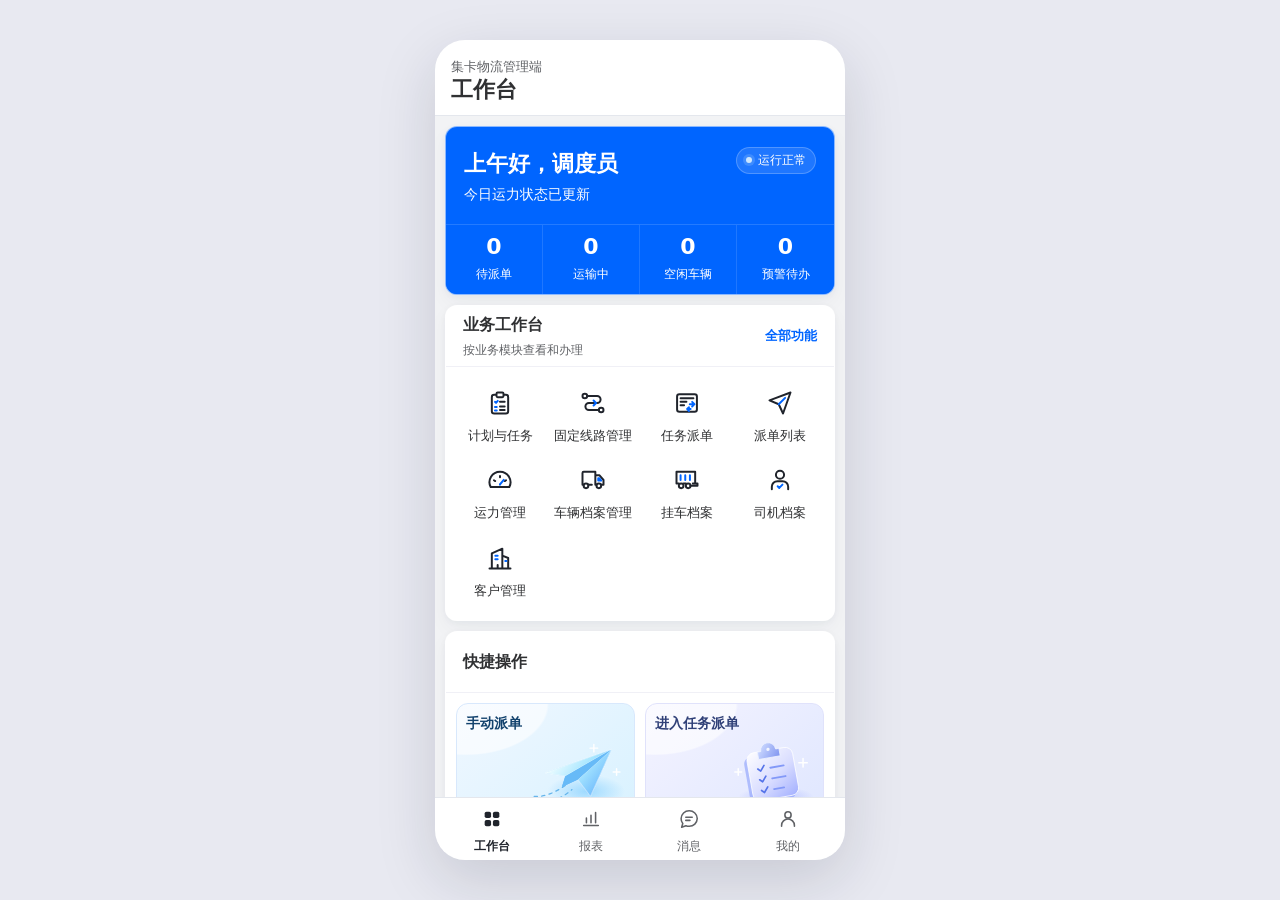
==== admin-mobile.html @ 44051640 "司机端与管理移动端样式优化：卡片、表单、底部弹窗选择器、备注便签等" ====
<!doctype html>
<html lang="zh-CN">
  <head>
    <meta charset="UTF-8" />
    <meta name="viewport" content="width=device-width, initial-scale=1, viewport-fit=cover" />
    <meta name="theme-color" content="#f4f6fa" />
    <title>集卡物流管理端</title>
    <link rel="stylesheet" href="design-tokens.css" />
    <link rel="stylesheet" href="feedback-management.css" />
    <link rel="stylesheet" href="admin-mobile.css" />
    <link rel="stylesheet" href="mobile-theme.css" />
  </head>
  <body>
    <div class="manager-shell">
      <header class="manager-header" id="managerHeader">
        <div class="manager-header-copy"><span class="manager-eyebrow" id="headerEyebrow">集卡物流管理端</span><h1 id="managerTitle">工作台</h1></div>
      </header>

      <main class="manager-main">
        <section class="manager-view active" id="workbenchView" data-title="工作台">
          <section class="manager-hero">
            <div class="hero-top"><div><h2>上午好，调度员</h2><p>今日运力状态已更新</p></div><span class="online-state"><i></i>运行正常</span></div>
            <div class="hero-metrics">
              <button class="metric-card" data-open-module="dispatch" data-filter="待派单" type="button" aria-label="查看待派单任务"><strong class="metric-value" id="workbenchPendingCount">0</strong><span class="metric-label">待派单</span></button>
              <button class="metric-card" data-open-module="dispatch" data-filter="运输中" type="button" aria-label="查看运输中任务"><strong class="metric-value" id="workbenchTransitCount">0</strong><span class="metric-label">运输中</span></button>
              <button class="metric-card" data-open-module="vehicle" data-filter="空闲" type="button" aria-label="查看空闲车辆"><strong class="metric-value" id="workbenchIdleCount">0</strong><span class="metric-label">空闲车辆</span></button>
              <button class="metric-card" data-tab-target="messages" type="button" aria-label="查看待处理预警"><strong class="metric-value" id="workbenchAlertCount">0</strong><span class="metric-label">预警待办</span></button>
            </div>
          </section>

          <section class="workbench-block module-block">
            <header class="block-heading"><div><h2>业务工作台</h2><p>按业务模块查看和办理</p></div><button id="manageModulesButton" type="button">全部功能</button></header>
            <div class="module-grid" id="moduleGrid">
              <button data-open-module="plan" type="button"><span class="module-icon"><img src="icons/workbench/plan.svg" alt="" width="28" height="28" /><span class="module-badge" aria-hidden="true" hidden></span></span><strong>计划与任务</strong></button>
              <button data-open-module="route" type="button"><span class="module-icon"><img src="icons/workbench/route.svg" alt="" width="28" height="28" /></span><strong>固定线路管理</strong></button>
              <button data-open-module="dispatch-management" type="button"><span class="module-icon"><img src="icons/workbench/dispatch-management.svg" alt="" width="28" height="28" /><span class="module-badge" aria-hidden="true" hidden></span></span><strong>任务派单</strong></button>
              <button data-open-module="dispatch" type="button"><span class="module-icon"><img src="icons/workbench/dispatch.svg" alt="" width="28" height="28" /><span class="module-badge" aria-hidden="true" hidden></span></span><strong>派单列表</strong></button>
              <button data-open-module="capacity" type="button"><span class="module-icon"><img src="icons/workbench/capacity.svg" alt="" width="28" height="28" /></span><strong>运力管理</strong></button>
              <button data-open-module="vehicle" type="button"><span class="module-icon"><img src="icons/workbench/vehicle.svg" alt="" width="28" height="28" /></span><strong>车辆档案管理</strong></button>
              <button data-open-module="trailer" type="button"><span class="module-icon"><img src="icons/workbench/trailer.svg" alt="" width="28" height="28" /></span><strong>挂车档案</strong></button>
              <button data-open-module="driver" type="button"><span class="module-icon"><img src="icons/workbench/driver.svg" alt="" width="28" height="28" /></span><strong>司机档案</strong></button>
              <button data-open-module="customer" type="button"><span class="module-icon"><img src="icons/workbench/customer.svg" alt="" width="28" height="28" /></span><strong>客户管理</strong></button>
            </div>
          </section>

          <section class="workbench-block quick-block">
            <header class="block-heading"><div><h2>快捷操作</h2></div></header>
            <div class="quick-actions">
              <button data-quick-action="dispatch" type="button"><span class="quick-tile-title"><strong>手动派单</strong><i data-lucide="chevron-right"></i></span><img class="quick-tile-art" src="icons/quick/manual.svg" width="120" height="86" alt="" /></button>
              <button data-open-module="dispatch-management" type="button"><span class="quick-tile-title"><strong>进入任务派单</strong><i data-lucide="chevron-right"></i></span><img class="quick-tile-art" src="icons/quick/tasks.svg" width="120" height="86" alt="" /></button>
            </div>
          </section>
        </section>

        <section class="manager-view reports-view" id="reportsView" data-title="数据报表">
          <section class="report-filter-section" aria-label="报表筛选">
            <div class="report-toolbar">
              <button type="button" data-report-picker="reportDateRange" aria-label="时间范围" aria-expanded="false"><span>今日</span></button>
              <button type="button" data-report-picker="reportCustomer" aria-label="客户" aria-expanded="false"><span>全部客户</span></button>
              <button type="button" data-report-picker="reportThreshold" aria-label="进度阈值" aria-expanded="false"><span>进度 ≥ 70%</span></button>
              <button type="button" id="reportMoreFilters" aria-label="全部筛选" aria-expanded="false"><i data-lucide="filter"></i></button>
            </div>
            <div hidden><select id="reportDateRange"><option value="yesterday">昨日</option><option value="today" selected>今日</option><option value="last7">近7天</option><option value="month">近一月</option></select>
<select id="reportCustomer"><option value="">全部客户</option></select>
<select id="reportProject"><option value="">全部项目</option></select>
<select id="reportRoute"><option value="">全部线路</option></select>
<select id="reportThreshold"><option value="60">进度 ≥ 60%</option><option value="70" selected>进度 ≥ 70%</option><option value="80">进度 ≥ 80%</option><option value="90">进度 ≥ 90%</option></select></div>
            <div class="report-meta"><small id="reportScopeLabel" hidden></small><small id="reportUpdatedAt">数据准备中</small><button class="report-refresh" id="reportRefreshButton" type="button" aria-label="刷新报表"><i data-lucide="refresh-cw"></i></button></div>
            <div class="report-scrim" id="reportScrim" aria-hidden="true" hidden></div>
            <div class="report-popover report-more" id="reportMorePanel" role="dialog" aria-label="全部筛选" hidden>
              <header><strong>全部筛选</strong><button type="button" id="reportCloseFilters" aria-label="关闭筛选">×</button></header>
              <button class="report-filter-row" type="button" data-report-picker="reportProject" aria-expanded="false"><span>项目</span><span>全部项目</span></button>
              <button class="report-filter-row" type="button" data-report-picker="reportRoute" aria-expanded="false"><span>线路</span><span>全部线路</span></button>
              <footer><button type="button" id="reportResetFilters">重置</button><button type="button" id="reportApplyFilters">确定</button></footer>
            </div>
            <div class="report-popover report-options" id="reportPickerOptions" role="dialog" aria-labelledby="reportPickerTitle" hidden>
              <header><strong id="reportPickerTitle">筛选选项</strong><button type="button" id="reportClosePicker" aria-label="关闭选项">×</button></header>
              <div id="reportPickerChoices"></div>
            </div>
          </section>

          <section class="report-section report-amount-section">
            <div class="report-section-heading"><div><strong>运输金额</strong><small>按线路预估费用口径，不含税费调整</small></div><div class="report-segment" role="group" aria-label="金额分布维度"><button class="active" data-report-amount="customer" type="button" aria-pressed="true">按客户</button><button data-report-amount="route" type="button" aria-pressed="false">按线路</button></div></div>
            <div class="report-amount-totals" id="reportAmountTotals"></div>
            <div class="report-bars" id="reportAmountDistribution"></div>
          </section>

          <section class="report-section">
            <div class="report-section-heading"><div><strong id="reportTaskTitle">今日任务</strong><small id="reportTaskSummary">计划执行概览</small></div><strong class="report-completion" id="reportCompletionRate">0%</strong></div>
            <div class="report-completion-track"><i id="reportCompletionBar"></i></div>
            <small class="report-completion-note" id="reportCompletionNote">已完成 0 / 0</small>
            <div class="report-task-metrics" id="reportTaskMetrics"></div>
          </section>

          <section class="report-section">
            <div class="report-section-heading"><div><strong>运力状态</strong><small>车辆与司机实时可用性</small></div></div>
            <div class="report-capacity-columns">
              <div class="report-capacity-group"><strong>车辆分布 <span id="reportVehicleTotal">0 台</span></strong><div class="report-status-layout"><div class="report-status-pie" id="reportVehiclePie" aria-hidden="true"></div><div class="report-status-list" id="reportVehicleStatus"></div></div></div>
              <div class="report-capacity-group"><strong>司机分布 <span id="reportDriverTotal">0 名</span></strong><div class="report-status-layout"><div class="report-status-pie" id="reportDriverPie" aria-hidden="true"></div><div class="report-status-list" id="reportDriverStatus"></div></div></div>
            </div>
          </section>

          <section class="report-section">
            <div class="report-section-heading"><div><strong>实时运力任务</strong><small>快完成与异常任务优先展示</small></div><span class="report-date" id="reportOperatingDate"></span></div>
            <div class="report-dispatch-list" id="reportDispatchList"></div>
          </section>

          <section class="report-section report-plan-section">
            <div class="report-section-heading"><div><strong>计划完成统计</strong><small>客户 — 项目 — 线路</small></div></div>
            <div class="report-plan-list" id="reportPlanList"></div>
          </section>
        </section>

        <section class="manager-view messages-view" id="messagesView" data-title="消息">
          <div class="segment-tabs" id="messageTabs" role="group" aria-label="消息类型"><button class="active" data-message-filter="all" aria-pressed="true" type="button">全部</button><button data-message-filter="task" aria-pressed="false" type="button">任务</button><button data-message-filter="warning" aria-pressed="false" type="button">预警</button></div>
          <div class="message-summary"><span><i data-lucide="bell-ring"></i></span><div><strong id="messageUnreadSummary" aria-live="polite">消息</strong><small>任务与预警通知</small></div><button id="readAllButton" type="button">全部已读</button></div>
          <div class="message-list" id="messageList"></div>
        </section>

        <section class="manager-view profile-view" id="profileView" data-title="我的">
          <div class="profile-overview">
          <section class="manager-profile">
            <div class="manager-avatar" id="managerProfileAvatar" aria-hidden="true">调</div>
            <div class="manager-profile-copy"><h2 id="managerProfileName">张调度</h2><p id="managerProfileIdentity">运营中心 · 调度管理员</p><span id="managerProfileAccount">账号 ZD-1008</span></div>
            <button type="button" data-profile-action="profile">编辑资料</button>
          </section>
          <section class="profile-stat" aria-label="个人工作摘要"><div><strong>18</strong><span>今日操作</span></div><div><strong>96%</strong><span>派单及时率</span></div><div><strong>3</strong><span>待办事项</span></div></section>
          </div>

          <section class="profile-menu">
            <h2>账号与设置</h2>
            <button data-profile-action="role" type="button"><img class="profile-row-icon" src="icons/profile/role.svg" width="24" height="24" alt="" /><span class="profile-menu-copy"><strong>角色权限</strong><small id="managerRoleSummary">调度管理员</small></span><i data-lucide="chevron-right"></i></button>
            <button data-profile-action="notification" type="button"><img class="profile-row-icon" src="icons/profile/notification.svg" width="24" height="24" alt="" /><span class="profile-menu-copy"><strong>通知设置</strong><small id="managerNotificationSummary">任务与预警已开启</small></span><i data-lucide="chevron-right"></i></button>
            <button data-profile-action="security" type="button"><img class="profile-row-icon" src="icons/profile/security.svg" width="24" height="24" alt="" /><span class="profile-menu-copy"><strong>账号安全</strong><small id="managerSecuritySummary">状态正常</small></span><i data-lucide="chevron-right"></i></button>
            <button data-profile-action="help" type="button"><img class="profile-row-icon" src="icons/profile/help.svg" width="24" height="24" alt="" /><span class="profile-menu-copy"><strong>帮助与反馈</strong><small>使用指南与问题反馈</small></span><i data-lucide="chevron-right"></i></button>
          </section>
          <p class="manager-version">集卡物流管理端 · 1.0</p>
        </section>

        <section class="module-view" id="moduleView" aria-hidden="true">
          <header class="subpage-header"><button class="subpage-back" id="moduleBackButton" type="button" aria-label="返回工作台"><i data-lucide="chevron-left"></i></button><div><span id="moduleEyebrow">业务管理</span><strong id="moduleTitle">业务管理</strong></div><span aria-hidden="true"></span></header>
          <div class="module-scroll">
            <label class="mobile-search"><input id="moduleSearch" type="search" aria-label="搜索当前列表" placeholder="输入关键词搜索" /><button id="clearModuleSearch" type="button" aria-label="清空搜索"><i data-lucide="x"></i></button></label>
            <div class="module-filter-row" id="moduleFilters"></div>
            <div class="module-summary" id="moduleSummary"></div>
            <div class="module-list" id="moduleList"></div>
          </div>
          <button class="subpage-action module-primary-fab" id="modulePrimaryButton" type="button"><i data-lucide="plus"></i></button>
        </section>

        <section class="detail-view" id="managerDetailView" aria-hidden="true">
          <header class="subpage-header"><button class="subpage-back" id="detailBackButton" type="button" aria-label="返回列表"><i data-lucide="chevron-left"></i></button><div><span>业务详情</span><strong id="detailTitle">详情</strong></div><button class="subpage-action" id="detailActionButton" type="button"><i data-lucide="ellipsis"></i></button></header>
          <div class="detail-scroll" id="managerDetailContent"></div>
        </section>

        <section class="entry-view" id="managerEntryView" role="dialog" aria-modal="true" aria-labelledby="entryTitle" aria-hidden="true" tabindex="-1">
          <form id="managerEntryForm">
            <header class="subpage-header entry-header"><button class="subpage-back" id="entryBackButton" type="button" aria-label="返回列表"><i data-lucide="chevron-left"></i></button><div><span id="entryEyebrow">业务建档</span><strong id="entryTitle">新增</strong></div><span aria-hidden="true"></span></header>
            <div class="entry-scroll" id="managerEntryContent"></div>
            <footer class="entry-actions"><button class="entry-cancel" id="entryCancelButton" type="button">取消</button><button class="entry-save" id="entrySaveButton" type="submit">保存</button></footer>
          </form>
        </section>

        <section class="profile-subpage" id="managerProfileSubpage" aria-hidden="true">
          <header class="subpage-header"><button class="subpage-back" id="profileSubpageBack" type="button" aria-label="返回我的"><i data-lucide="chevron-left"></i></button><div><span id="profileSubpageEyebrow">账号与设置</span><strong id="profileSubpageTitle">个人资料</strong></div><span aria-hidden="true"></span></header>
          <div class="profile-subpage-content" id="profileSubpageContent"></div>
        </section>
      </main>

      <nav class="manager-bottom-nav" id="managerBottomNav" aria-label="主导航">
        <button class="active" data-view="workbench" aria-current="page" type="button"><span><svg class="nav-icon-line" viewBox="0 0 24 24" aria-hidden="true" focusable="false"><rect x="4" y="4" width="7" height="7" rx="2"/><rect x="13" y="4" width="7" height="7" rx="2"/><rect x="4" y="13" width="7" height="7" rx="2"/><rect x="13" y="13" width="7" height="7" rx="2"/></svg><svg class="nav-icon-solid" viewBox="0 0 24 24" aria-hidden="true" focusable="false"><rect x="4" y="4" width="7" height="7" rx="2"/><rect x="13" y="4" width="7" height="7" rx="2"/><rect x="4" y="13" width="7" height="7" rx="2"/><rect x="13" y="13" width="7" height="7" rx="2"/></svg></span><strong>工作台</strong></button>
        <button data-view="reports" type="button"><span><svg class="nav-icon-line" viewBox="0 0 24 24" aria-hidden="true" focusable="false"><path d="M4 19h16M7 16v-5m5 5V8m5 8V5"/></svg><svg class="nav-icon-solid" viewBox="0 0 24 24" aria-hidden="true" focusable="false"><rect x="4" y="12" width="4" height="8" rx="1.3"/><rect x="10" y="8" width="4" height="12" rx="1.3"/><rect x="16" y="4" width="4" height="16" rx="1.3"/></svg></span><strong>报表</strong></button>
        <button data-view="messages" type="button"><span><svg class="nav-icon-line" viewBox="0 0 24 24" aria-hidden="true" focusable="false"><path d="M21 11.5a8.7 8.7 0 0 1-8.8 8.5 9 9 0 0 1-3.6-.7L4 21l1.2-4a8.3 8.3 0 0 1-1.8-5.5A8.7 8.7 0 0 1 12.2 3a8.7 8.7 0 0 1 8.8 8.5Z"/><path d="M8.5 10h7m-7 3.5h4.5"/></svg><svg class="nav-icon-solid" viewBox="0 0 24 24" aria-hidden="true" focusable="false"><path d="M21 11.5a8.7 8.7 0 0 1-8.8 8.5 9 9 0 0 1-3.6-.7L4 21l1.2-4a8.3 8.3 0 0 1-1.8-5.5A8.7 8.7 0 0 1 12.2 3a8.7 8.7 0 0 1 8.8 8.5Z"/><path class="nav-icon-cut" d="M8.5 10h7m-7 3.5h4.5"/></svg><em id="messageNavBadge" aria-hidden="true"></em></span><strong>消息</strong></button>
        <button data-view="profile" type="button"><span><svg class="nav-icon-line" viewBox="0 0 24 24" aria-hidden="true" focusable="false"><circle cx="12" cy="7.5" r="3.4"/><path d="M5 20v-1a7 7 0 0 1 14 0v1"/></svg><svg class="nav-icon-solid" viewBox="0 0 24 24" aria-hidden="true" focusable="false"><circle cx="12" cy="7.3" r="3.8"/><path d="M4.5 19.2a7.5 7.5 0 0 1 15 0c0 .8-.6 1.3-1.4 1.3H5.9c-.8 0-1.4-.5-1.4-1.3Z"/></svg></span><strong>我的</strong></button>
      </nav>
      <dialog class="mobile-dialog" id="profileDiscardDialog" aria-labelledby="profileDiscardTitle" aria-describedby="profileDiscardText">
        <form method="dialog">
          <h2 id="profileDiscardTitle">放弃本次修改？</h2>
          <p id="profileDiscardText">个人资料尚未保存，退出后本次修改将丢失。</p>
          <footer>
            <button value="stay" autofocus>继续编辑</button>
            <button value="discard">放弃修改</button>
          </footer>
        </form>
      </dialog>
      <div class="manager-toast" id="managerToast" role="status"></div>
    </div>

    <script src="vendor/lucide.min.js"></script>
    <script src="capacity-ownership.js"></script>
    <script src="dispatch-task-nodes.js"></script>
    <script src="admin-data-bridge.js"></script>
    <script src="feedback-management.js"></script>
    <script src="admin-mobile.js"></script>
    <script src="platform-config.js"></script>
  </body>
</html>
---- design-tokens.css ----
:root {
  color-scheme: light;
  --primary: #4779ed;
  --primary-hover: #3868d9;
  --primary-dark: var(--primary-hover);
  --primary-soft: #edf3ff;
  --accent: #f59a3d;
  --accent-hover: #e78524;
  --success: #20a86b;
  --warning: #c6791e;
  --danger: #d75563;
  --info: #356fc2;
  --text: #172033;
  --ink: var(--text);
  --muted: #66748a;
  --line: #e5eaf1;
  --line-strong: #d9e0eb;
  --page: #f4f6fa;
  --surface: #fff;
  --card: var(--surface);
  --surface-soft: #f8fafc;
  --radius-control: 5px;
  --radius-card: 8px;
  --radius-overlay: 16px;
  --space-1: 4px;
  --space-2: 8px;
  --space-3: 12px;
  --space-4: 16px;
  --space-6: 24px;
  --shadow-card: 0 2px 6px rgba(29, 43, 72, .04), 0 8px 20px rgba(29, 43, 72, .04);
  --shadow-float: 0 16px 40px rgba(29, 43, 72, .16);
  --shadow: var(--shadow-card);
  --safe-bottom: env(safe-area-inset-bottom, 0px);
  --status-pending-bg: #fff4e5;
  --status-pending-fg: #a95e13;
  --status-active-bg: #edf3ff;
  --status-active-fg: #356fc2;
  --status-complete-bg: #eaf9f1;
  --status-complete-fg: #218454;
  --status-cancel-bg: #f1f3f6;
  --status-cancel-fg: #788497;
}

:where(button, a, input, select, textarea, [tabindex]):focus-visible {
  outline: 2px solid rgba(71, 121, 237, .68);
  outline-offset: 2px;
}

.manager-hero { background: var(--primary); box-shadow: 0 12px 28px rgba(71, 121, 237, .2); }
.manager-shell { background: linear-gradient(180deg, #f2f6fc 0%, #f8fafc 48%, #f1f5fa 100%); }
.manager-shell::before { background: linear-gradient(135deg, rgba(255,255,255,.74), rgba(237,243,255,.38)); }
.manager-header { background: rgba(248, 250, 252, .88); }
.phone-shell { background: linear-gradient(180deg, #f2f6fc 0%, #f8fafc 48%, #f1f5fa 100%); }
.phone-shell::before { background: linear-gradient(135deg, rgba(255,255,255,.72), rgba(237,243,255,.32)); }
.mobile-header { background: rgba(248, 250, 252, .88); }
.manager-drawer-logo,
.assistant-avatar,
.drawer-avatar,
.avatar { background: linear-gradient(145deg, var(--primary), var(--primary-hover)); box-shadow: 0 8px 18px rgba(71, 121, 237, .2); }
.manager-bottom-nav button.active > span,
.bottom-nav button.active .nav-symbol { box-shadow: 0 6px 14px rgba(71, 121, 237, .22); }
.manager-avatar,
.entry-save,
.detail-hero,
.detail-edit-button,
.auto-control,
.order-progress-action { box-shadow: 0 8px 18px rgba(71, 121, 237, .2); }
.header-icon,
.subpage-action { box-shadow: 0 6px 18px rgba(29, 43, 72, .08); }
.drawer-stat.active::after { background: var(--primary); }
.certification-upload,
.upload-box,
.driver-option .avatar-mini { border-color: #d5e2f7; background: var(--primary-soft); }
:is(input, a, .mobile-field textarea, .sheet-field textarea):focus-visible,
.mobile-field textarea:focus,
.sheet-field textarea:focus { outline-color: rgba(71, 121, 237, .68); border-color: var(--primary); box-shadow: 0 0 0 3px rgba(71, 121, 237, .12); }
.entry-view { background: linear-gradient(180deg, #f4f7fc 0%, #f8fafc 100%); }

.dispatch-status.pending,
.status-badge.pending,
.status-tag.warning { border-color: #f1d5b6; background: var(--status-pending-bg); color: var(--status-pending-fg); }
.dispatch-status.assigned,
.dispatch-status.moving,
.status-badge.active { border-color: #d5e2fb; background: var(--status-active-bg); color: var(--status-active-fg); }
.dispatch-status.completed,
.status-badge.completed,
.status-tag.success { border-color: #ccebd9; background: var(--status-complete-bg); color: var(--status-complete-fg); }
.dispatch-status.cancelled,
.status-badge.cancelled,
.status-tag.muted { border-color: #e2e6ec; background: var(--status-cancel-bg); color: var(--status-cancel-fg); }
.status-tag.danger { color: var(--danger); }

.metric-card { font-variant-numeric: tabular-nums; transition: border-color .16s ease, background-color .16s ease, box-shadow .16s ease; }
.metric-card .metric-value { font-size: 22px; font-weight: 800; line-height: 1; font-variant-numeric: tabular-nums; }
.metric-card .metric-label { display: block; line-height: 1.35; }
.metric-card .metric-support { display: block; margin-top: 4px; line-height: 1.35; }
.metric-card:focus-visible { outline: 2px solid var(--primary); outline-offset: 2px; }
.table-card,
.dispatch-stat.metric-card,
.dispatch-management-stat.metric-card,
.user-access-panel { border-radius: var(--radius-card); }
.hero-metrics button.metric-card { min-width: 0; }
.hero-metrics button.metric-card:focus-visible,
.drawer-stat.metric-card:focus-visible { outline-offset: -3px; }

.order-status-tabs,
.module-filter-row { display: flex; gap: 8px; overflow-x: auto; border: 0; padding-bottom: 4px; scrollbar-width: none; }
.order-status-tabs::-webkit-scrollbar,
.module-filter-row::-webkit-scrollbar { display: none; }
.order-status-tabs button.filter-chip,
.module-filter-row button.filter-chip { position: relative; min-width: max-content; height: 34px; flex: 0 0 auto; border: 1px solid var(--line-strong); border-radius: 999px; padding: 0 13px; color: var(--muted); background: var(--surface); box-shadow: none; font-size: 12px; font-weight: 600; }
.order-status-tabs button.filter-chip.active,
.module-filter-row button.filter-chip.active { border-color: var(--primary); color: #fff; background: var(--primary); box-shadow: 0 2px 7px rgba(71, 121, 237, .18); }
.order-status-tabs button.filter-chip.active::after { display: none; }
.order-status-tabs button.filter-chip:focus-visible,
.module-filter-row button.filter-chip:focus-visible { outline-offset: 2px; }

.toast,
.manager-toast { right: 24px; bottom: calc(88px + var(--safe-bottom)); left: 24px; border: 1px solid rgba(255,255,255,.12); border-radius: 10px; padding: 12px 15px; background: rgba(23, 32, 51, .94); box-shadow: 0 8px 24px rgba(23, 32, 51, .18); font-size: 12px; }
.user-action-feedback,
.user-access-feedback { position: fixed; z-index: 100; right: 24px; bottom: 24px; max-width: min(440px, calc(100vw - 32px)); border: 1px solid var(--line); border-left: 3px solid var(--primary); border-radius: var(--radius-card); padding: 12px 16px; color: var(--text); background: var(--surface); box-shadow: var(--shadow-float); font-size: 12px; }
.app-notice-dialog p { max-height: min(48dvh, 420px); overflow-y: auto; text-align: left; white-space: pre-line; }

@media (max-width: 720px) {
  :root { --radius-card: 14px; }
  .workbench-block,
  .manager-hero,
  .manager-list-card,
  .task-card,
  .dispatch-card,
  .detail-hero,
  .info-section { border-radius: var(--radius-card); }
  .toast,
  .manager-toast { right: 20px; bottom: calc(88px + var(--safe-bottom)); left: 20px; }
  .user-action-feedback,
  .user-access-feedback { right: 12px; bottom: calc(78px + var(--safe-bottom)); left: 12px; max-width: none; }
  .entry-view { inset: 0; border-radius: 0; background: rgba(23, 32, 51, .42); backdrop-filter: blur(2px); }
  .entry-view form { position: relative; flex: 0 1 min(92%, 760px); height: min(92%, 760px); max-height: 92%; align-self: flex-end; border: 1px solid var(--line); border-bottom: 0; border-radius: 18px 18px 0 0; background: var(--surface); box-shadow: 0 -16px 40px rgba(23, 32, 51, .18); }
  .entry-view form::before { position: absolute; top: 8px; left: calc(50% - 19px); width: 38px; height: 4px; border-radius: 3px; background: #cbd4e1; content: ""; }
  .entry-view .entry-header { padding-top: max(25px, env(safe-area-inset-top)); }
  .entry-view .form-actions { padding-bottom: calc(14px + var(--safe-bottom)); }
  dialog.admin-form-dialog[open],
  dialog.vehicle-dialog[open].plan-template-editor-dialog,
  dialog.vehicle-dialog[open].user-access-role-dialog,
  dialog.vehicle-dialog[open].user-access-user-dialog,
  dialog.vehicle-dialog[open].photo-requirement-dialog,
  dialog.confirm-dialog[open],
  dialog.dispatch-confirm-dialog[open],
  dialog.dispatch-result-dialog[open] {
    position: fixed;
    inset: auto 0 0;
    width: min(100vw, 720px) !important;
    max-width: none;
    max-height: min(92dvh, 900px);
    margin: 0 auto;
    border: 1px solid var(--line);
    border-bottom: 0;
    border-radius: 18px 18px 0 0;
    box-shadow: 0 -16px 40px rgba(23, 32, 51, .18);
  }
  dialog.admin-form-dialog::backdrop,
  dialog.confirm-dialog::backdrop,
  dialog.dispatch-confirm-dialog::backdrop,
  dialog.dispatch-result-dialog::backdrop { background: rgba(23, 32, 51, .42); backdrop-filter: blur(2px); }
}

/* ===== 全圆角改12px（Tab/Chip/按钮统一） ===== */
.filter-chip,
.module-filter-row button,
.order-status-tabs button,
.segment-tabs button,
.report-segment button,
.feedback-mobile-tabs button,
button[class*='filter'],
button[class*='tab'] {
  border-radius: 12px !important;
}
/* 保留真正的圆形元素（头像、指示点、关闭按钮） */
.manager-avatar,
.profile-avatar-preview,
.online-state i,
.message-item.unread::after,
.report-status-pie,
.report-status-item i,
.manager-bottom-nav button > span,
.subpage-action,
.auto-setting-banner > span,
.mobile-search button,
.module-empty span,
.auto-control > span,
.route-dot,
.driver-job-location-row > span i,
.photo-slot-remove,
.feedback-timeline i {
  border-radius: 50% !important;
}
---- admin-mobile.css ----
:root {
  --cyan: var(--info);
  --ink: var(--text);
  --card: var(--surface);
  --safe-bottom: env(safe-area-inset-bottom, 0px);
  --scrollbar-track: var(--surface-soft);
  --scrollbar-thumb: #bdc8d8;
}

* { box-sizing: border-box; letter-spacing: 0; }
html { height: 100%; overflow: hidden; background: #e8e9f1; }
body { display: flex; min-height: 100%; align-items: stretch; justify-content: center; margin: 0; overflow: hidden; color: var(--text); background: #e8e9f1; font-family: "PingFang SC", "Microsoft YaHei", system-ui, sans-serif; -webkit-tap-highlight-color: transparent; }
button,
input { font: inherit; letter-spacing: 0; }
button { cursor: pointer; }
button:active { transform: scale(.975); }
button:focus-visible,
input:focus-visible { outline: 3px solid rgba(90,79,242,.18); outline-offset: 2px; }
svg { width: 1em; height: 1em; fill: none; stroke: currentColor; stroke-width: 2; stroke-linecap: round; stroke-linejoin: round; }

.manager-shell { position: relative; display: flex; width: min(100%, 375px); height: 100dvh; min-height: 0; flex-direction: column; margin: 0 auto; overflow: hidden; background: linear-gradient(180deg, #eff0ff 0%, #f7f7ff 48%, #f0f1fd 100%); box-shadow: 0 20px 60px rgba(18, 28, 46, .15); }
.manager-shell::before { position: absolute; z-index: 0; top: 0; right: 0; left: 0; height: 250px; pointer-events: none; background: linear-gradient(135deg, rgba(255,255,255,.75), rgba(225,224,255,.2)); content: ""; }
.manager-header { position: relative; z-index: 20; display: flex; min-height: 82px; flex: 0 0 auto; align-items: center; justify-content: space-between; padding: max(22px, env(safe-area-inset-top)) 22px 14px; background: rgba(242,243,255,.74); backdrop-filter: blur(20px); }
.manager-shell.subpage-open .manager-header { display: none; }
.manager-shell.subpage-open .manager-bottom-nav { display: none; }
.manager-eyebrow { display: block; margin-top: 5px; color: #999caf; font-size: 13px; }
.manager-header h1 { margin: 0; color: var(--ink); font-size: 24px; line-height: 1.2; }

.manager-main { position: relative; z-index: 1; min-height: 0; flex: 1; overflow: hidden; }
.manager-view { display: none; height: 100%; overflow-x: hidden; overflow-y: auto; overscroll-behavior: contain; padding: var(--card-gap) var(--card-gap) calc(104px + var(--safe-bottom)); scrollbar-color: var(--scrollbar-thumb) var(--scrollbar-track); scrollbar-width: thin; }
.manager-view.active { display: block; animation: view-enter .18s ease-out; }
.manager-view::-webkit-scrollbar,
.module-scroll::-webkit-scrollbar,
.detail-scroll::-webkit-scrollbar { width: 5px; }
.manager-view::-webkit-scrollbar-track,
.module-scroll::-webkit-scrollbar-track,
.detail-scroll::-webkit-scrollbar-track { background: var(--scrollbar-track); }
.manager-view::-webkit-scrollbar-thumb,
.module-scroll::-webkit-scrollbar-thumb,
.detail-scroll::-webkit-scrollbar-thumb { border: 1px solid var(--scrollbar-track); border-radius: 5px; background: var(--scrollbar-thumb); }

.manager-hero { overflow: hidden; border: 1px solid rgba(255,255,255,.55); border-radius: var(--radius-card); padding: 20px 18px 0; color: #fff; background: var(--primary); box-shadow: var(--shadow-card); }
.hero-top { display: flex; align-items: flex-start; justify-content: space-between; gap: 12px; }
.hero-top h2 { margin: 0 0 4px; font-size: 22px; }
.hero-top p { margin: 0; color: #fff; font-size: 14px; }
.online-state { display: inline-flex; min-height: 27px; align-items: center; gap: 6px; border: 1px solid rgba(255,255,255,.22); border-radius: 14px; padding: 0 9px; background: rgba(255,255,255,.12); font-size: 12px; white-space: nowrap; }
.online-state i { width: 6px; height: 6px; border-radius: 50%; background: #cce6ff; box-shadow: 0 0 0 3px rgba(204,230,255,.18); }
.hero-metrics { display: grid; grid-template-columns: repeat(4, minmax(0,1fr)); margin: 19px -18px 0; border-top: 1px solid rgba(255,255,255,.14); background: inherit; }
.hero-metrics button { position: relative; height: 69px; border: 0; border-right: 1px solid rgba(255,255,255,.12); background: transparent; color: #fff; }
.hero-metrics button:last-child { border-right: 0; }
.hero-metrics strong { display: block; font-size: 19px; line-height: 1; }
.hero-metrics span { display: block; margin-top: 8px; color: #fff; font-size: 12px; white-space: nowrap; }

.workbench-block { margin-top: var(--card-gap); overflow: hidden; border: 1px solid rgba(255,255,255,.92); border-radius: var(--radius-card); background: rgba(255,255,255,.94); box-shadow: var(--shadow-card); }
.block-heading { display: flex; min-height: 61px; align-items: center; justify-content: space-between; gap: 15px; padding: 0 17px; border-bottom: 1px solid #f0f0f6; }
.block-heading h2 { margin: 0; color: var(--ink); font-size: 16px; }
.block-heading p { margin: 4px 0 0; color: var(--muted); font-size: 12px; }
.block-heading button { border: 0; padding: 6px 0 6px 10px; background: transparent; color: var(--primary); font-size: 13px; font-weight: 700; }
.module-grid { display: grid; grid-template-columns: repeat(4, minmax(0,1fr)); gap: 17px 7px; padding: 18px 11px 20px; }
.module-grid button { display: flex; min-width: 0; align-items: center; flex-direction: column; border: 0; padding: 0; background: transparent; color: var(--text); }
.module-grid strong { display: block; max-width: 100%; margin-top: 5px; color: var(--ink); font-size: 13px; font-weight: 500; }
.module-icon { position: relative; display: grid; width: 40px; height: 36px; place-items: center; }
.module-icon img { display: block; }
.module-badge { position: absolute; top: -4px; left: calc(50% + 7px); display: grid; min-width: 18px; height: 18px; padding: 0 4px; place-items: center; border: 1px solid var(--surface); border-radius: 9px; color: #fff; background: #bd3838; font-size: 12px; line-height: 1; font-weight: 700; }
.module-badge[hidden] { display: none; }

.quick-actions { display: grid; grid-template-columns: repeat(2, minmax(0, 1fr)); gap: var(--card-gap); padding: var(--card-gap); }
.quick-actions button { display: grid; grid-template-rows: auto 1fr; min-width: 0; min-height: 106px; overflow: hidden; border: 1px solid #d8e8fc; border-radius: var(--radius-card); padding: 10px 9px 0; background: radial-gradient(ellipse at 5% 0%, #fff9 0 34%, transparent 35%), linear-gradient(140deg, #f0f7ff, #d9f2ff); color: #12426d; text-align: left; }
.quick-actions button + button { border-color: #e0e2fb; background: radial-gradient(ellipse at 5% 0%, #fff9 0 34%, transparent 35%), linear-gradient(140deg, #f4f3ff, #e0e7ff); color: #304078; }
.quick-tile-title { display: flex; align-items: center; justify-content: space-between; gap: 4px; }
.quick-tile-title strong { font-size: 14px; line-height: 1.35; }
.quick-tile-title svg { width: 12px; height: 12px; flex: 0 0 auto; }
.quick-tile-art { display: block; width: min(100%, 101px); height: auto; align-self: end; justify-self: end; }

.messages-view { padding-top: 8px; }
.segment-tabs { display: grid; grid-template-columns: repeat(3,1fr); gap: 4px; border: 1px solid rgba(255,255,255,.95); border-radius: 22px; padding: 4px; background: rgba(255,255,255,.62); }
.segment-tabs button { height: 36px; border: 0; border-radius: 18px; background: transparent; color: #85879a; font-size: 14px; }
.segment-tabs button.active { color: var(--primary); background: #fff; box-shadow: 0 5px 14px rgba(59,54,118,.09); font-weight: 700; }
.message-summary { display: flex; align-items: center; gap: 11px; margin-top: var(--card-gap); border: 1px solid rgba(255,255,255,.92); border-radius: var(--radius-card); padding: 14px; background: rgba(255,255,255,.92); box-shadow: var(--shadow-card); }
.message-summary > span { display: grid; width: 38px; height: 38px; flex: 0 0 auto; place-items: center; border-radius: 12px; color: var(--primary); background: var(--primary-soft); }
.message-summary > span svg { width: 19px; height: 19px; }
.message-summary > div { min-width: 0; flex: 1; }
.message-summary strong,
.message-summary small { display: block; }
.message-summary strong { color: var(--ink); font-size: 14px; }
.message-summary small { margin-top: 4px; color: var(--muted); font-size: 12px; }
.message-summary button { border: 0; padding: 6px; background: transparent; color: var(--primary); font-size: 12px; }
.message-list { margin-top: var(--card-gap); overflow: hidden; border: 1px solid rgba(255,255,255,.92); border-radius: var(--radius-card); background: rgba(255,255,255,.94); box-shadow: var(--shadow-card); }
.message-item { position: relative; display: flex; width: 100%; min-height: 82px; align-items: flex-start; gap: 12px; border: 0; border-bottom: 1px solid #f0f0f5; padding: 15px; background: transparent; text-align: left; }
.message-item:last-child { border-bottom: 0; }
.message-item.unread::after { position: absolute; top: 17px; right: 14px; width: 7px; height: 7px; border-radius: 50%; background: var(--danger); content: ""; }
.message-icon { display: grid; width: 38px; height: 38px; flex: 0 0 auto; place-items: center; border-radius: 12px; color: #3e80d3; background: #eaf4ff; }
.message-icon.warning { color: #dd8a37; background: var(--warning-soft); }
.message-icon.success { color: #2ca46c; background: var(--success-soft); }
.message-icon svg { width: 19px; height: 19px; }
.message-copy { min-width: 0; flex: 1; padding-right: 7px; }
.message-copy strong { display: block; color: #353850; font-size: 14px; }
.message-copy p { margin: 5px 0 0; color: #8c8fa2; font-size: 12px; line-height: 1.6; }
.message-copy time { display: block; margin-top: 6px; color: #b0b2be; font-size: 12px; }

.profile-view { overflow-y: hidden; padding-top: 4px; }
.manager-profile { display: flex; min-height: 78px; align-items: center; gap: 12px; padding: 6px 3px 10px; }
.manager-avatar { display: grid; width: 56px; height: 56px; flex: 0 0 auto; place-items: center; border: 4px solid rgba(255,255,255,.92); border-radius: 50%; color: #fff; background-color: var(--primary); background-position: center; background-size: cover; box-shadow: 0 9px 22px rgba(71,121,237,.2); font-size: 20px; font-weight: 800; }
.manager-profile-copy { min-width: 0; flex: 1; }
.manager-profile h2 { margin: 0; overflow: hidden; color: var(--ink); font-size: 19px; text-overflow: ellipsis; white-space: nowrap; }
.manager-profile p { margin: 4px 0 3px; overflow: hidden; color: #74768b; font-size: 13px; text-overflow: ellipsis; white-space: nowrap; }
.manager-profile-copy > span { color: #9b9daf; font-size: 12px; }
.manager-profile > button { min-width: 60px; min-height: 32px; border: 1px solid #dce6fb; border-radius: 16px; padding: 0 10px; background: rgba(255,255,255,.78); color: var(--primary); font-size: 12px; font-weight: 800; }
.profile-stat { display: grid; grid-template-columns: repeat(3,1fr); overflow: hidden; border: 1px solid rgba(255,255,255,.92); border-radius: var(--radius-card); background: rgba(255,255,255,.94); box-shadow: var(--shadow-card); }
.profile-stat div { position: relative; min-height: 64px; padding: 13px 5px 10px; text-align: center; }
.profile-stat div + div::before { position: absolute; top: 13px; bottom: 13px; left: 0; width: 1px; background: #f0f0f5; content: ""; }
.profile-stat strong { display: block; color: var(--ink); font-size: 18px; font-variant-numeric: tabular-nums; }
.profile-stat span { display: block; margin-top: 5px; color: var(--muted); font-size: 12px; }
.profile-menu { margin-top: var(--card-gap); overflow: hidden; border: 1px solid rgba(255,255,255,.92); border-radius: var(--radius-card); background: rgba(255,255,255,.94); box-shadow: var(--shadow-card); }
.profile-menu h2 { margin: 0; padding: 11px 14px 9px; border-bottom: 1px solid #f0f0f5; color: var(--ink); font-size: 15px; }
.profile-menu button { display: flex; width: 100%; min-height: 52px; align-items: center; gap: 10px; border: 0; border-bottom: 1px solid #f0f0f5; padding: 0 14px; background: transparent; color: #30324c; text-align: left; }
.profile-menu button:last-child { border-bottom: 0; }
.profile-menu-copy { min-width: 0; flex: 1; }
.profile-menu-copy strong,
.profile-menu-copy small { display: block; overflow: hidden; text-overflow: ellipsis; white-space: nowrap; }
.profile-menu-copy strong { font-size: 14px; }
.profile-menu-copy small { margin-top: 3px; color: #999caf; font-size: 12px; font-weight: 400; }
.profile-menu button > svg { width: 17px; height: 17px; flex: 0 0 auto; color: #a4a6b5; }
.profile-menu-icon { display: grid; width: 31px; height: 31px; flex: 0 0 auto; place-items: center; border-radius: 10px; color: var(--primary); background: var(--primary-soft); }
.profile-menu-icon.orange { color: #d98535; background: #fff3e8; }
.profile-menu-icon.purple { color: #7d66c8; background: #f2effc; }
.profile-menu-icon.green { color: #31a26b; background: #ebfaf2; }
.profile-menu-icon.gray { color: #71758b; background: #f0f1f6; }
.profile-menu-icon svg { width: 17px; height: 17px; }
.manager-version { margin: 10px 0 0; color: #b0b2bf; font-size: 12px; text-align: center; }

.reports-view { padding-top: var(--card-gap); }
.report-filter-section,
.report-section { margin-bottom: var(--card-gap); border: 1px solid rgba(255,255,255,.94); border-radius: var(--radius-card); background: rgba(255,255,255,.94); box-shadow: var(--shadow-card); }
.report-section-heading { display: flex; min-width: 0; align-items: center; justify-content: space-between; gap: 10px; }
.report-section-heading strong { display: block; color: var(--ink); font-size: 15px; }
.report-section-heading small { display: block; margin-top: 4px; color: var(--muted); font-size: 12px; line-height: 1.4; }
.report-filter-section { padding: 0 8px; }
.report-toolbar { display: grid; grid-template-columns: minmax(0,.8fr) minmax(0,1.25fr) minmax(0,1.2fr) 44px; align-items: center; }
.report-toolbar button { display: flex; align-items: center; justify-content: center; gap: 5px; min-width: 0; min-height: 44px; border: 0; padding: 0 2px; background: transparent; color: var(--ink); font-size: 13px; white-space: nowrap; }
.report-toolbar span, .report-filter-row span:last-child { overflow: hidden; text-overflow: ellipsis; white-space: nowrap; }
.report-toolbar [data-report-picker]::after { content: ""; flex: none; border: 4px solid transparent; border-bottom: 0; border-top-color: currentColor; opacity: .6; }
.report-toolbar button[aria-expanded="true"], .report-toolbar button.is-filtered { color: var(--primary); }
.report-toolbar svg { width: 19px; height: 19px; }
.report-meta { display: flex; justify-content: flex-end; align-items: center; gap: 3px; padding: 0 3px 2px; color: #6f7685; }
.report-refresh { display: grid; width: 32px; height: 28px; place-items: center; border: 0; color: var(--primary); background: transparent; }
.report-refresh svg { width: 14px; height: 14px; }
.report-scrim { position: absolute; z-index: 11; inset: 0; background: rgba(21,32,52,.27); touch-action: none; }
.report-popover { position: fixed; z-index: 12; overflow: auto; overscroll-behavior: contain; border: 1px solid #e2e8ef; border-radius: var(--radius-card); background: #fff; box-shadow: 0 12px 30px #263a5333; }
.report-popover[hidden] { display: none; }
.report-more { padding: 0 14px 14px; }
.report-popover header { position: relative; display: grid; min-height: 48px; place-items: center; color: var(--ink); }
.report-popover header button { position: absolute; right: -5px; width: 44px; height: 44px; border: 0; background: transparent; color: var(--ink); font-size: 24px; }
.report-filter-row { display: flex; width: 100%; min-height: 48px; align-items: center; gap: 8px; border: 0; border-bottom: 1px solid #e5e9ef; padding: 0; color: var(--ink); background: #fff; text-align: left; }
.report-filter-row span:first-child { flex: none; }
.report-filter-row span:last-child { margin-left: auto; color: #646d7d; }
.report-filter-row::after { content: "›"; flex: none; color: #646d7d; font-size: 20px; }
.report-more footer { display: flex; margin-top: 16px; }
.report-more footer button { flex: 1; min-height: 44px; border: 1px solid var(--primary); color: var(--primary); background: white; border-radius: 8px 0 0 8px; }
.report-more footer button + button { color: #fff; background: var(--primary); border-radius: 0 8px 8px 0; }
.report-options { z-index: 13; padding: 0 14px 12px; }
#reportPickerChoices { display: grid; gap: 2px; }
#reportPickerChoices button { display: block; width: 100%; min-height: 44px; border: 0; border-radius: 7px; padding: 8px 10px; text-align: left; overflow-wrap: anywhere; color: var(--ink); background: white; }
#reportPickerChoices button[aria-pressed="true"] { color: var(--primary); background: var(--primary-soft); font-weight: 600; }
.report-section { padding: 14px; }
.report-segment { display: flex; flex: 0 0 auto; gap: 2px; border: 1px solid #e6e8ef; border-radius: 9px; padding: 2px; background: #f5f7fa; }
.report-segment button { min-height: 27px; border: 0; border-radius: 7px; padding: 0 8px; color: #777b8e; background: transparent; font-size: 14px; }
.report-segment button.active { color: #fff; background: var(--primary); font-weight: 700; }
.report-amount-totals { display: grid; grid-template-columns: repeat(3,minmax(0,1fr)); gap: 6px; margin-top: 12px; }
.report-amount-total { min-width: 0; border-radius: var(--radius-card); padding: 9px 7px; background: #f2f7f9; }
.report-amount-total:nth-child(2) { background: var(--success-soft); }
.report-amount-total:nth-child(3) { background: var(--warning-soft); }
.report-amount-total span { display: block; overflow: hidden; color: #787d8b; font-size: 12px; text-overflow: ellipsis; white-space: nowrap; }
.report-amount-total strong { display: block; overflow: hidden; margin-top: 5px; color: #343a4c; font-size: 14px; text-overflow: ellipsis; white-space: nowrap; }
.report-bars { display: grid; gap: 10px; margin-top: 14px; }
.report-bar-row { display: grid; grid-template-columns: minmax(62px,1fr) minmax(45px,1.4fr) auto; align-items: center; gap: 8px; }
.report-bar-row > span { overflow: hidden; color: #626779; font-size: 12px; text-overflow: ellipsis; white-space: nowrap; }
.report-bar-track { height: 7px; overflow: hidden; border-radius: 8px; background: #edf0f3; }
.report-bar-track i { display: block; height: 100%; min-width: 2px; border-radius: inherit; background: var(--primary); }
.report-bar-row strong { color: #404559; font-size: 12px; font-variant-numeric: tabular-nums; }
.report-completion { color: #267ead !important; font-size: 18px !important; font-variant-numeric: tabular-nums; }
.report-completion-track { height: 8px; overflow: hidden; margin-top: 12px; border-radius: 8px; background: #e9eef1; }
.report-completion-track i { display: block; width: 0; height: 100%; border-radius: inherit; background: var(--primary); transition: width .2s ease; }
.report-completion-note { display: block; margin-top: 6px; color: #8a8e9c; font-size: 12px; }
.report-task-metrics { display: grid; grid-template-columns: repeat(2, minmax(0, 1fr)); gap: var(--card-gap); margin-top: 12px; }
.report-task-metric { min-width: 0; border: 1px solid var(--line); border-radius: var(--radius-card); padding: 10px; background: var(--surface); }
.report-task-metric-heading { display: flex; align-items: center; justify-content: space-between; gap: 4px; color: var(--ink); font-size: 14px; font-weight: 700; }
.report-task-metric-heading img { flex: 0 0 auto; width: 23px; height: 23px; }
.report-task-metric strong { display: block; margin: 4px 0 2px; color: var(--ink); font-size: 22px; line-height: 1.2; font-variant-numeric: tabular-nums; }
.report-task-metric small { display: block; color: var(--muted); font-size: 12px; overflow-wrap: anywhere; }
.report-capacity-columns { display: grid; grid-template-columns: repeat(2, minmax(0, 1fr)); gap: var(--card-gap); margin-top: 14px; }
.report-capacity-group { min-width: 0; }
.report-capacity-group + .report-capacity-group { border-left: 1px solid var(--line); padding-left: var(--card-gap); }
.report-capacity-group > strong { display: flex; align-items: center; justify-content: space-between; color: #4a4e60; font-size: 13px; }
.report-capacity-group > strong span { color: #8b909c; font-size: 12px; font-weight: 500; }
.report-status-layout { display: grid; grid-template-columns: minmax(0, 1fr); gap: 8px; margin-top: 8px; }
.report-status-pie { width: min(100%, 100px); aspect-ratio: 1; justify-self: center; border-radius: 50%; background: var(--line); mask-image: radial-gradient(circle closest-side, transparent calc(64% - .5px), #000 calc(64% + .5px)); }
.report-status-list { display: grid; grid-template-columns: minmax(0, 1fr); }
.report-status-item { display: flex; min-width: 0; align-items: center; gap: 5px; color: #676b7c; font-size: 12px; }
.report-status-item { width: 100%; border: 0; min-height: 28px; padding: 3px 4px; border-radius: 6px; background: transparent; text-align: left; }
.report-status-item.active { background: var(--primary-soft); }
.report-status-item.active span { color: var(--primary); font-weight: 700; }
.report-status-item i { width: 7px; height: 7px; flex: 0 0 auto; border-radius: 50%; background: var(--status-color); }
.report-status-item span { min-width: 0; overflow: hidden; text-overflow: ellipsis; white-space: nowrap; }
.report-status-item strong { margin-left: auto; color: #424658; font-size: 12px; font-variant-numeric: tabular-nums; }
.report-date { flex: 0 0 auto; color: #9296a3; font-size: 12px; }
.report-dispatch-list,
.report-plan-list { margin-top: 11px; }
.report-dispatch-item { border-top: 1px solid #edf0f2; padding: 11px 0; }
.report-dispatch-item:first-child { border-top: 0; padding-top: 0; }
.report-dispatch-top { display: flex; align-items: flex-start; justify-content: space-between; gap: 8px; }
.report-dispatch-top strong { min-width: 0; color: #34384b; font-size: 13px; overflow-wrap: anywhere; }
.report-dispatch-state { flex: 0 0 auto; border-radius: 8px; padding: 4px 7px; color: var(--primary); background: var(--primary-soft); font-size: 12px; }
.report-dispatch-item.exception .report-dispatch-state { color: #b66a35; background: #fff1e5; }
.report-dispatch-meta { display: flex; justify-content: space-between; gap: 8px; margin-top: 5px; color: #878b99; font-size: 12px; }
.report-dispatch-progress { height: 5px; overflow: hidden; margin-top: 8px; border-radius: 6px; background: #edf0f3; }
.report-dispatch-progress i { display: block; height: 100%; border-radius: inherit; background: #3c99ba; }
.report-empty { padding: 16px 8px; color: #969aa6; font-size: 12px; text-align: center; }
.report-plan-row { display: grid; grid-template-columns: minmax(0,1.2fr) minmax(0,1fr) 60px; align-items: center; gap: 7px; border-top: 1px solid #edf0f2; padding: 10px 0; }
.report-plan-row:first-child { border-top: 0; padding-top: 0; }
.report-plan-owner,
.report-plan-result { min-width: 0; }
.report-plan-owner strong,
.report-plan-owner small { display: block; overflow: hidden; text-overflow: ellipsis; white-space: nowrap; }
.report-plan-owner strong { color: #44485a; font-size: 12px; }
.report-plan-owner small { margin-top: 4px; color: #9296a3; font-size: 12px; }
.report-plan-route { overflow: hidden; color: #707585; font-size: 12px; text-overflow: ellipsis; white-space: nowrap; }
.report-plan-result { text-align: right; }
.report-plan-result strong { display: block; color: #44485a; font-size: 12px; font-variant-numeric: tabular-nums; }
.report-plan-result small { display: block; margin-top: 3px; color: #9296a3; font-size: 12px; }
.manager-bottom-nav { position: absolute; z-index: 25; right: 16px; bottom: calc(12px + var(--safe-bottom)); left: 16px; display: grid; grid-template-columns: repeat(4,1fr); min-height: 70px; padding: 7px 16px; border: 1px solid rgba(255,255,255,.94); border-radius: 35px; background: rgba(255,255,255,.91); box-shadow: var(--shadow-float); backdrop-filter: blur(22px); }
.manager-bottom-nav button { display: flex; align-items: center; justify-content: center; flex-direction: column; gap: 3px; border: 0; background: transparent; color: #85879d; }
.manager-bottom-nav button > span { position: relative; display: grid; width: 31px; height: 31px; place-items: center; border-radius: 50%; }
.manager-bottom-nav svg { width: 20px; height: 20px; }
.manager-bottom-nav strong { font-size: 13px; font-weight: 500; }
.manager-bottom-nav button.active { color: #161747; }
.manager-bottom-nav button.active > span { color: #fff; background: var(--primary); box-shadow: 0 6px 14px rgba(90,79,242,.25); }
.manager-bottom-nav button.active strong { font-weight: 800; }
.manager-bottom-nav em { position: absolute; top: -4px; right: -5px; display: grid; min-width: 16px; height: 16px; place-items: center; border: 2px solid #fff; border-radius: 8px; padding: 0 2px; color: #fff; background: var(--danger); font-size: 7px; font-style: normal; }

.module-view,
.detail-view,
.entry-view,
.profile-subpage { position: absolute; z-index: 45; inset: 0; display: none; background: linear-gradient(180deg,#f0f1ff 0%,#f7f7ff 100%); }
.module-view.open,
.detail-view.open,
.entry-view.open,
.profile-subpage.open { display: flex; flex-direction: column; animation: subpage-enter .2s ease-out; }
.entry-view { z-index: 55; }
.profile-subpage { z-index: 58; }
.entry-view form { display: flex; min-height: 0; flex: 1; flex-direction: column; }
.subpage-header { display: grid; min-height: 76px; flex: 0 0 auto; grid-template-columns: 42px 1fr 42px; align-items: center; padding: max(17px,env(safe-area-inset-top)) 15px 9px; background: rgba(243,244,255,.8); backdrop-filter: blur(20px); }
.subpage-header > div { min-width: 0; text-align: center; }
.subpage-header span,
.subpage-header strong { display: block; overflow: hidden; text-overflow: ellipsis; white-space: nowrap; }
.subpage-header span { color: #9a9caf; font-size: 12px; }
.subpage-header strong { margin-top: 4px; color: var(--ink); font-size: 17px; }
.subpage-back,
.subpage-action { display: grid; width: 40px; height: 40px; place-items: center; border: 0; border-radius: 50%; background: rgba(255,255,255,.78); color: #333550; box-shadow: 0 5px 14px rgba(59,54,118,.06); }
.subpage-back svg,
.subpage-action svg { width: 20px; height: 20px; }
.subpage-action { color: var(--primary); }
.module-scroll,
.detail-scroll,
.entry-scroll { min-height: 0; flex: 1; overflow-y: auto; overscroll-behavior: contain; padding: var(--card-gap) var(--card-gap) calc(28px + var(--safe-bottom)); scrollbar-color: var(--scrollbar-thumb) var(--scrollbar-track); scrollbar-width: thin; }
.module-primary-fab { position: absolute; z-index: 1; right: 16px; bottom: calc(16px + var(--safe-bottom)); width: 52px; height: 52px; color: #fff; background: var(--primary); box-shadow: 0 6px 18px rgba(42, 87, 186, .28); }
.module-primary-fab[hidden] { display: none; }
.module-view:has(.module-primary-fab:not([hidden])) .module-scroll { padding-bottom: calc(84px + var(--safe-bottom)); }
.entry-scroll { padding-bottom: 28px; }
.profile-subpage-content { min-height: 0; flex: 1; overflow: hidden; padding: var(--card-gap) var(--card-gap) calc(18px + var(--safe-bottom)); }
.profile-editor { display: flex; height: 100%; min-height: 0; flex-direction: column; }
.profile-editor-body { min-height: 0; flex: 1; overflow: hidden; }
.profile-avatar-editor { display: flex; min-height: 82px; align-items: center; gap: 13px; padding: 4px 2px 12px; }
.profile-avatar-preview { display: grid; width: 58px; height: 58px; flex: 0 0 auto; place-items: center; border: 4px solid rgba(255,255,255,.95); border-radius: 50%; color: #fff; background-color: var(--primary); background-position: center; background-size: cover; box-shadow: 0 9px 22px rgba(71,121,237,.2); font-size: 20px; font-weight: 800; }
.profile-avatar-editor > div { min-width: 0; flex: 1; }
.profile-avatar-editor strong,
.profile-avatar-editor small { display: block; }
.profile-avatar-editor strong { color: var(--ink); font-size: 15px; }
.profile-avatar-editor small { margin-top: 5px; color: var(--muted); font-size: 12px; }
.profile-avatar-upload { display: inline-flex; min-height: 29px; align-items: center; gap: 5px; margin-top: 8px; border: 1px solid #dce6fb; border-radius: 15px; padding: 0 10px; color: var(--primary); background: rgba(255,255,255,.8); font-size: 12px; font-weight: 700; }
.profile-avatar-upload input { position: absolute; width: 1px; height: 1px; opacity: 0; }
.profile-avatar-upload svg { width: 14px; height: 14px; }
.profile-form-card,
.profile-settings-card { overflow: hidden; border: 1px solid rgba(255,255,255,.94); border-radius: var(--radius-card); background: rgba(255,255,255,.95); box-shadow: var(--shadow-card); }
.profile-form-row { display: grid; min-height: 50px; grid-template-columns: 76px minmax(0,1fr); align-items: center; gap: 12px; margin: 0 14px; border-bottom: 1px solid #f0f0f5; }
.profile-form-row:last-child { border-bottom: 0; }
.profile-form-row > span { color: #7f8295; font-size: 12px; }
.profile-form-row input { width: 100%; height: 36px; min-width: 0; border: 0; border-radius: 8px; padding: 0 8px; outline: 0; color: #3e4258; background: #f7f8fb; font-size: 14px; text-align: right; }
.profile-form-row input:focus { box-shadow: 0 0 0 2px rgba(71,121,237,.16); }
.profile-form-row input[readonly] { color: #85899b; background: transparent; }
.profile-form-note { display: flex; align-items: flex-start; gap: 8px; margin: 10px 2px 0; color: #9699a9; font-size: 12px; line-height: 1.5; }
.profile-form-note svg { width: 14px; height: 14px; flex: 0 0 auto; color: var(--primary); }
.profile-editor-actions { display: grid; flex: 0 0 auto; grid-template-columns: 1fr 1.55fr; gap: 9px; padding-top: 12px; }
.profile-editor-actions button { height: 43px; border-radius: 12px; font-size: 14px; font-weight: 800; }
.profile-editor-cancel { border: 1px solid #e1e4ec; color: #6f7386; background: #fff; }
.profile-editor-save { border: 0; color: #fff; background: var(--primary); box-shadow: 0 7px 16px rgba(71,121,237,.2); }
.profile-editor-save:disabled { box-shadow: none; cursor: default; opacity: .45; }
.profile-page-intro { display: flex; align-items: center; gap: 12px; margin: 2px 0 var(--card-gap); border-radius: var(--radius-card); padding: 15px; color: #fff; background: var(--primary); box-shadow: 0 12px 26px rgba(71,121,237,.2); }
.profile-page-intro > span { display: grid; width: 40px; height: 40px; flex: 0 0 auto; place-items: center; border-radius: 13px; background: rgba(255,255,255,.16); }
.profile-page-intro svg { width: 20px; height: 20px; }
.profile-page-intro div { min-width: 0; flex: 1; }
.profile-page-intro strong,
.profile-page-intro small { display: block; }
.profile-page-intro strong { font-size: 15px; }
.profile-page-intro small { margin-top: 5px; color: rgba(255,255,255,.72); font-size: 12px; line-height: 1.45; }
.profile-setting-row { display: flex; min-height: 58px; align-items: center; gap: 12px; margin: 0 15px; border-bottom: 1px solid #f0f0f5; }
.profile-setting-row:last-child { border-bottom: 0; }
.profile-setting-row > span:first-child { display: grid; width: 31px; height: 31px; flex: 0 0 auto; place-items: center; border-radius: 10px; color: var(--primary); background: var(--primary-soft); }
.profile-setting-row > span:first-child svg { width: 16px; height: 16px; }
.profile-setting-copy { min-width: 0; flex: 1; }
.profile-setting-copy strong,
.profile-setting-copy small { display: block; }
.profile-setting-copy strong { color: #3e4258; font-size: 14px; }
.profile-setting-copy small { margin-top: 4px; color: #999dac; font-size: 12px; line-height: 1.4; }
.profile-setting-value { max-width: 46%; overflow: hidden; color: #6f7388; font-size: 12px; font-style: normal; text-overflow: ellipsis; white-space: nowrap; }
.profile-toggle { position: relative; width: 38px; height: 22px; flex: 0 0 auto; }
.profile-toggle input { position: absolute; width: 1px; height: 1px; opacity: 0; }
.profile-toggle i { position: absolute; inset: 0; border-radius: 12px; background: #d8dce6; transition: .18s ease; }
.profile-toggle i::after { position: absolute; top: 3px; left: 3px; width: 16px; height: 16px; border-radius: 50%; background: #fff; box-shadow: 0 2px 5px rgba(38,45,65,.18); content: ""; transition: .18s ease; }
.profile-toggle input:checked + i { background: var(--primary); }
.profile-toggle input:checked + i::after { transform: translateX(16px); }
.profile-toggle input:focus-visible + i { outline: 3px solid rgba(71,121,237,.2); outline-offset: 2px; }
.profile-page-note { margin: 11px 3px 0; color: #9699aa; font-size: 12px; line-height: 1.6; }
.profile-page-button { width: 100%; height: 43px; margin-top: 12px; border: 0; border-radius: 12px; color: #fff; background: var(--primary); font-size: 14px; font-weight: 800; }
.profile-feedback { display: block; margin-top: 12px; }
.profile-feedback > span { display: block; margin-bottom: 6px; color: #64687d; font-size: 12px; font-weight: 700; }
.profile-feedback textarea { width: 100%; min-height: 92px; resize: none; border: 1px solid #e1e4ed; border-radius: 13px; padding: 11px; outline: 0; color: #3e4258; background: rgba(255,255,255,.96); font-size: 13px; line-height: 1.55; }
.profile-feedback textarea:focus { border-color: var(--primary); box-shadow: 0 0 0 3px rgba(71,121,237,.1); }
.entry-intro { display: flex; align-items: flex-start; gap: 12px; padding: 8px 2px 17px; }
.entry-intro > span { display: grid; width: 38px; height: 38px; flex: 0 0 auto; place-items: center; border-radius: 13px; color: var(--primary); background: var(--primary-soft); }
.entry-intro svg { width: 19px; height: 19px; }
.entry-intro strong,
.entry-intro small { display: block; }
.entry-intro strong { color: var(--ink); font-size: 15px; }
.entry-intro small { margin-top: 5px; color: var(--muted); font-size: 12px; line-height: 1.55; }
.mobile-form-section { margin: 0 0 var(--card-gap); border-radius: var(--radius-card); border-top: 1px solid rgba(255,255,255,.95); border-bottom: 1px solid #eaeaf2; padding: 0 18px 18px; background: rgba(255,255,255,.94); }
.mobile-form-section-heading { display: flex; min-height: 62px; align-items: center; gap: 11px; border-bottom: 1px solid #f0f0f5; }
.mobile-form-section-heading > span { display: grid; width: 27px; height: 27px; flex: 0 0 auto; place-items: center; border-radius: 9px; color: var(--primary); background: var(--primary-soft); font-size: 12px; font-weight: 800; }
.mobile-form-section-heading strong,
.mobile-form-section-heading small { display: block; }
.mobile-form-section-heading strong { color: var(--ink); font-size: 15px; }
.mobile-form-section-heading small { margin-top: 4px; color: var(--muted); font-size: 12px; }
.mobile-form-grid { display: grid; grid-template-columns: 1fr 1fr; gap: 13px 10px; padding-top: 16px; }
.mobile-field { display: block; min-width: 0; }
.mobile-field.full { grid-column: 1 / -1; }
.mobile-field > span:first-child { display: flex; min-height: 18px; align-items: center; gap: 3px; color: #5e6178; font-size: 13px; font-weight: 700; }
.mobile-field.required > span:first-child::after { color: var(--danger); content: "*"; }
.mobile-field input,
.mobile-field select,
.mobile-field textarea { width: 100%; min-width: 0; margin-top: 6px; border: 1px solid #e2e3ed; border-radius: 10px; outline: 0; color: #3f4259; background: #fff; font-size: 14px; transition: .18s ease; }
.mobile-field input,
.mobile-field select { height: 43px; padding: 0 11px; }
.mobile-field textarea { min-height: 78px; resize: vertical; padding: 11px; line-height: 1.55; }
.mobile-field input[type="datetime-local"] { min-width: 0; padding-right: 7px; font-size: 13px; }
.mobile-field textarea { overflow-wrap: anywhere; }
.mobile-field input:focus,
.mobile-field select:focus,
.mobile-field textarea:focus { border-color: var(--primary); box-shadow: 0 0 0 3px rgba(90,79,242,.09); }
.mobile-field input[readonly] { color: #777a90; background: #f7f7fb; }
.mobile-field small { display: block; margin-top: 5px; color: #a0a2b1; font-size: 12px; line-height: 1.45; }
.mobile-field input:invalid.touched,
.mobile-field select:invalid.touched { border-color: #eb9baa; }
.mobile-dispatch-box-grid > .mobile-field { grid-column: 1 / -1; max-width: 190px; }
.mobile-container-group { grid-column: 1 / -1; min-width: 0; margin: 0; border: 1px solid #e4e5ed; border-radius: 8px; padding: 10px 11px 12px; }
.mobile-container-group legend { padding: 0 5px; color: #64677d; font-size: 12px; font-weight: 700; }
.mobile-container-fields { display: grid; grid-template-columns: repeat(2, minmax(0, 1fr)); gap: 9px; }
.mobile-container-fields > .mobile-field { min-width: 0; }
@media (max-width: 360px) {
  .mobile-container-fields { grid-template-columns: 1fr; }
}
.mobile-switches { display: grid; grid-column: 1 / -1; grid-template-columns: repeat(3,1fr); gap: 7px; }
.mobile-switches label { display: flex; min-height: 38px; align-items: center; gap: 6px; border: 1px solid #e7e7ef; border-radius: 10px; padding: 0 8px; color: #606379; background: #fafafd; font-size: 12px; }
.mobile-switches input { width: 15px; height: 15px; accent-color: var(--primary); }
.generated-strip { display: grid; grid-template-columns: 1fr 1fr; gap: 8px; margin-top: 16px; }
.generated-strip div { border-radius: 12px; padding: 11px 12px; background: #f6f6fc; }
.generated-strip span,
.generated-strip strong { display: block; }
.generated-strip span { color: #999bad; font-size: 12px; }
.generated-strip strong { overflow: hidden; margin-top: 5px; color: #44475e; font-size: 14px; text-overflow: ellipsis; white-space: nowrap; }
.repeat-heading { display: flex; min-height: 52px; align-items: center; justify-content: space-between; gap: 12px; }
.repeat-heading > div strong,
.repeat-heading > div small { display: block; }
.repeat-heading > div strong { color: var(--ink); font-size: 14px; }
.repeat-heading > div small { margin-top: 4px; color: var(--muted); font-size: 12px; }
.repeat-heading button { min-width: 66px; height: 31px; border: 1px solid #deddfb; border-radius: 16px; color: var(--primary); background: var(--primary-soft); font-size: 12px; font-weight: 700; }
.repeat-list { display: grid; gap: 10px; }
.repeat-card { position: relative; border: 1px solid #e9e9f1; border-radius: var(--radius-card); padding: 12px; background: #fbfbfe; }
.repeat-card .mobile-form-grid { padding-top: 0; }
.repeat-card-remove { display: flex; width: 100%; justify-content: flex-end; margin-top: 9px; border: 0; padding: 4px 0; color: var(--danger); background: transparent; font-size: 12px; }
.file-picker { position: relative; display: grid; min-height: 84px; place-items: center; margin-top: 6px; border: 1px dashed #cfcdf8; border-radius: 12px; padding: 13px; color: var(--primary); background: #f8f7ff; text-align: center; }
.file-picker input { position: absolute; width: 1px; height: 1px; opacity: 0; }
.file-picker svg { width: 20px; height: 20px; }
.file-picker strong,
.file-picker small { display: block; }
.file-picker strong { margin-top: 6px; color: #55586f; font-size: 13px; }
.file-picker small { margin-top: 3px; color: #9a9cad; font-size: 12px; }
.file-picker.selected { border-style: solid; border-color: #a9e0c5; color: var(--success); background: #f1fbf6; }
.readonly-summary { display: grid; grid-template-columns: 1fr 1fr; gap: 8px; margin-top: 14px; }
.readonly-summary div { min-height: 57px; border-radius: 11px; padding: 10px; background: #f7f7fb; }
.readonly-summary span,
.readonly-summary strong { display: block; }
.readonly-summary span { color: #999bad; font-size: 12px; }
.readonly-summary strong { margin-top: 5px; overflow-wrap: anywhere; color: #56596f; font-size: 13px; }
.commission-preview { display: flex; align-items: center; justify-content: space-between; grid-column: 1 / -1; border-radius: 11px; padding: 12px; color: #696c82; background: #f7f7fc; font-size: 12px; }
.commission-preview strong { color: var(--primary); font-size: 14px; }
.auto-setting-banner { display: flex; align-items: center; gap: 12px; border-radius: var(--radius-card); padding: 15px; color: #fff; background: var(--primary); }
.auto-setting-banner > span { display: grid; width: 39px; height: 39px; flex: 0 0 auto; place-items: center; border-radius: 50%; background: rgba(255,255,255,.15); }
.auto-setting-banner div { min-width: 0; flex: 1; }
.auto-setting-banner strong,
.auto-setting-banner small { display: block; }
.auto-setting-banner strong { font-size: 15px; }
.auto-setting-banner small { margin-top: 5px; color: rgba(255,255,255,.68); font-size: 12px; }
.toggle-field { display: flex; min-height: 48px; align-items: center; justify-content: space-between; grid-column: 1 / -1; border-bottom: 1px solid #f0f0f5; }
.toggle-field span { color: #53566d; font-size: 13px; font-weight: 700; }
.toggle-field input { width: 38px; height: 20px; accent-color: var(--primary); }
.entry-actions { position: sticky; z-index: 8; bottom: 0; display: grid; min-height: calc(74px + var(--safe-bottom)); flex: 0 0 auto; grid-template-columns: 1fr 1.5fr; gap: 10px; padding: 11px 16px calc(11px + var(--safe-bottom)); border-top: 1px solid #e8e8f0; background: rgba(255,255,255,.96); box-shadow: 0 -10px 28px rgba(50,48,94,.08); backdrop-filter: blur(12px); }
.entry-actions button { height: 46px; border-radius: 12px; font-size: 14px; font-weight: 800; }
.entry-cancel { border: 1px solid #e1e2ea; color: #6c6f83; background: #fff; }
.entry-save { border: 0; color: #fff; background: var(--primary); box-shadow: 0 8px 18px rgba(90,79,242,.2); }
.mobile-search { display: flex; height: 47px; align-items: center; gap: 9px; border: 1px solid rgba(255,255,255,.95); border-radius: 24px; padding: 0 14px; background: rgba(255,255,255,.92); box-shadow: 0 7px 20px rgba(54,52,103,.06); }
.mobile-search > svg { width: 18px; height: 18px; color: #888a9e; }
.mobile-search input { min-width: 0; flex: 1; border: 0; outline: 0; color: var(--text); background: transparent; font-size: 14px; }
.mobile-search input::placeholder { color: #b0b2bf; }
.mobile-search button { display: none; width: 26px; height: 26px; place-items: center; border: 0; border-radius: 50%; background: #f0f0f6; color: #8b8e9f; }
.mobile-search button.visible { display: grid; }
.mobile-search button svg { width: 14px; height: 14px; }
.module-filter-row { display: flex; gap: 7px; overflow-x: auto; margin: 12px calc(-1 * var(--card-gap)) 0; padding: 0 var(--card-gap) 3px; scrollbar-width: none; }
.module-filter-row::-webkit-scrollbar { display: none; }
.module-filter-row button { min-width: max-content; height: 32px; border: 1px solid #e2e2ed; border-radius: 16px; padding: 0 12px; color: #777a8e; background: rgba(255,255,255,.82); font-size: 13px; }
.module-filter-row button.active { border-color: var(--primary); color: #fff; background: var(--primary); box-shadow: 0 5px 12px rgba(90,79,242,.18); }
.module-summary { display: flex; align-items: center; justify-content: space-between; margin: 15px 2px 10px; color: #9295a8; font-size: 12px; }
.module-summary strong { color: #56596f; font-size: 14px; }
.module-list { display: grid; gap: var(--card-gap); }
.manager-list-card { border: 1px solid rgba(255,255,255,.94); border-radius: var(--radius-card); padding: 16px; background: rgba(255,255,255,.94); box-shadow: var(--shadow-card); }
.list-card-top { display: flex; align-items: flex-start; justify-content: space-between; gap: 10px; }
.list-card-top > div { min-width: 0; }
.list-card-top strong,
.list-card-top small { display: block; overflow: hidden; text-overflow: ellipsis; white-space: nowrap; }
.list-card-top strong { color: #30324d; font-size: 15px; }
.list-card-top small { margin-top: 5px; color: #989aab; font-size: 12px; }
.status-tag { display: inline-flex; min-height: 24px; flex: 0 0 auto; align-items: center; border-radius: 12px; padding: 0 8px; color: var(--primary); background: var(--primary-soft); font-size: 12px; font-weight: 700; }
.status-tag.success { color: var(--status-complete-fg); background: var(--success-soft); }
.status-tag.warning { color: var(--status-pending-fg); background: var(--warning-soft); }
.status-tag.danger { color: #b63838; background: var(--danger-soft); }
.status-tag.muted { color: var(--muted); background: var(--surface-soft); }
.list-card-grid { display: grid; grid-template-columns: 1fr 1fr; gap: 11px; margin-top: 14px; border-top: 1px solid #f0f0f5; padding-top: 13px; }
.list-field span,
.list-field strong { display: block; }
.list-field span { color: #9c9eaf; font-size: 12px; }
.list-field strong { overflow: hidden; margin-top: 4px; color: #62657b; font-size: 13px; text-overflow: ellipsis; white-space: nowrap; }
.list-card-footer { display: flex; align-items: center; justify-content: space-between; gap: 10px; margin-top: 10px; padding-top: 10px; border-top: 1px solid var(--line); }
.list-card-footer > span { min-width: 0; flex: 1; color: #a1a3b2; font-size: 12px; }
.list-card-actions { display: flex; flex: 0 0 auto; align-items: center; gap: 7px; }
.list-card-footer button { min-width: 70px; height: 31px; border: 0; border-radius: 16px; color: var(--primary); background: var(--primary-soft); font-size: 13px; font-weight: 700; }
.list-card-footer button.primary { color: #fff; background: var(--primary); }
.module-empty { display: flex; min-height: 250px; align-items: center; justify-content: center; flex-direction: column; color: #a0a2b2; text-align: center; }
.module-empty span { display: grid; width: 58px; height: 58px; place-items: center; border-radius: 50%; color: var(--primary); background: var(--primary-soft); }
.module-empty svg { width: 25px; height: 25px; }
.module-empty strong { margin-top: 13px; color: #606379; font-size: 15px; }
.module-empty small { margin-top: 6px; font-size: 12px; }

.detail-hero { border-radius: var(--radius-card); padding: 19px; color: #fff; background: var(--primary); box-shadow: 0 14px 28px rgba(90,79,242,.2); }
.detail-hero span { color: rgba(255,255,255,.67); font-size: 12px; }
.detail-hero h2 { margin: 8px 0 5px; font-size: 20px; }
.detail-hero p { margin: 0; color: rgba(255,255,255,.75); font-size: 13px; }
.detail-section { margin-top: var(--card-gap); overflow: hidden; border: 1px solid rgba(255,255,255,.94); border-radius: var(--radius-card); background: rgba(255,255,255,.94); box-shadow: var(--shadow-card); }
.detail-section h3 { margin: 0; padding: 16px; border-bottom: 1px solid #f0f0f5; color: var(--ink); font-size: 15px; }
.detail-row { display: flex; min-height: 52px; align-items: center; gap: 15px; margin: 0 16px; border-bottom: 1px solid #f1f1f6; }
.detail-row:last-child { border-bottom: 0; }
.detail-row span { flex: 0 0 84px; color: #999bad; font-size: 12px; }
.detail-row strong { min-width: 0; flex: 1; overflow-wrap: anywhere; color: #50536b; font-size: 14px; text-align: right; }
.detail-action-bar { display: flex; align-items: center; gap: 12px; margin-top: var(--card-gap); border: 1px solid rgba(255,255,255,.95); border-radius: var(--radius-card); padding: 13px 14px; background: rgba(255,255,255,.94); box-shadow: var(--shadow-card); }
.detail-action-bar > div { min-width: 0; flex: 1; }
.detail-action-bar strong,
.detail-action-bar small { display: block; }
.detail-action-bar strong { color: var(--ink); font-size: 14px; }
.detail-action-bar small { margin-top: 4px; color: var(--muted); font-size: 12px; line-height: 1.4; }
.detail-edit-button { display: inline-flex; min-width: 112px; height: 40px; flex: 0 0 auto; align-items: center; justify-content: center; gap: 6px; border: 0; border-radius: 12px; padding: 0 13px; color: #fff; background: var(--primary); box-shadow: 0 7px 16px rgba(90,79,242,.22); font-size: 13px; font-weight: 800; }
.detail-edit-button svg { width: 15px; height: 15px; }
.auto-control { display: flex; align-items: center; gap: 12px; border-radius: 18px; padding: 17px; color: #fff; background: var(--primary); box-shadow: 0 13px 26px rgba(90,79,242,.2); }
.auto-control > span { display: grid; width: 42px; height: 42px; place-items: center; border-radius: 50%; background: rgba(255,255,255,.16); }
.auto-control svg { width: 21px; height: 21px; }
.auto-control div { min-width: 0; flex: 1; }
.auto-control strong,
.auto-control small { display: block; }
.auto-control strong { font-size: 14px; }
.auto-control small { margin-top: 5px; color: rgba(255,255,255,.7); font-size: 12px; }
.auto-control button { min-width: 72px; height: 34px; border: 1px solid rgba(255,255,255,.35); border-radius: 17px; color: #fff; background: rgba(255,255,255,.14); font-size: 13px; font-weight: 700; }

.manager-toast { position: absolute; z-index: 80; right: 36px; bottom: calc(104px + var(--safe-bottom)); left: 36px; visibility: hidden; transform: translateY(8px); border-radius: 18px; padding: 12px 15px; color: #fff; background: rgba(24,24,54,.92); box-shadow: 0 12px 30px rgba(24,24,54,.2); opacity: 0; font-size: 13px; line-height: 1.5; text-align: center; transition: .2s ease; }
.manager-toast.show { visibility: visible; transform: translateY(0); opacity: 1; }

@keyframes view-enter { from { opacity: 0; transform: translateY(4px); } }
@keyframes subpage-enter { from { opacity: 0; transform: translateX(18px); } }

@media (max-width: 360px) {
  .manager-header { padding-right: 18px; padding-left: 18px; }
  .manager-view,
  .module-scroll,
  .detail-scroll,
  .entry-scroll,
  .profile-subpage-content { padding-right: var(--card-gap); padding-left: var(--card-gap); }
  .mobile-form-section { margin-right: 0; margin-left: 0; padding-right: 14px; padding-left: 14px; }
  .module-grid { column-gap: 3px; padding-right: 7px; padding-left: 7px; }
  .module-grid strong { font-size: 13px; }
  .manager-bottom-nav { right: 10px; left: 10px; }
}

@media (max-height: 700px) {
  .profile-view { padding-top: 0; padding-bottom: calc(94px + var(--safe-bottom)); }
  .manager-profile { min-height: 68px; padding-top: 2px; padding-bottom: 7px; }
  .manager-avatar { width: 50px; height: 50px; border-width: 3px; font-size: 18px; }
  .profile-stat div { min-height: 56px; padding-top: 10px; }
  .profile-stat span { margin-top: 3px; }
  .profile-menu { margin-top: var(--card-gap); }
  .profile-menu h2 { padding-top: 8px; padding-bottom: 7px; }
  .profile-menu button { min-height: 47px; }
  .profile-menu-icon { width: 28px; height: 28px; }
  .manager-version { margin-top: 7px; }
  .profile-avatar-editor { min-height: 72px; padding-bottom: 8px; }
  .profile-form-row { min-height: 45px; }
  .profile-editor-actions { padding-top: 9px; }
}

@media (min-width: 600px) {
  body { align-items: center; padding: 20px 0; }
  .manager-shell { width: 410px; height: min(820px,calc(100dvh - 40px)); max-height: 820px; border-radius: 30px; }
  .manager-bottom-nav { border-radius: 35px; }
  .module-view,
  .detail-view,
  .entry-view,
  .profile-subpage { border-radius: 30px; }
}

.manager-header-copy { min-width: 0; flex: 1; }
/* Capacity ownership badges shared with the desktop semantics. */
.capacity-ownership-badge { display: inline-flex; align-items: center; min-height: 22px; padding: 2px 7px; border: 1px solid transparent; border-radius: 4px; font-size: 14px; font-weight: 700; line-height: 1.2; }
.capacity-ownership-badge.self { color: #116149; background: #e7f7f0; border-color: #9fd8c4; }
.capacity-ownership-badge.third { color: #8a4b08; background: #fff4df; border-color: #edc781; }
.capacity-ownership-badge.pending { color: #5c6470; background: #f2f4f7; border-color: #d5dae1; }

/* Mobile controls and readable text hierarchy */
.manager-shell { line-height: 1.5; background: var(--page); }
.manager-shell::before { display: none; }
.manager-header, .subpage-header {
  border-bottom: 1px solid var(--line);
  background: var(--surface);
}
.manager-header { padding: max(12px, env(safe-area-inset-top)) 16px 12px; min-height: 68px; }
.manager-header h1 { font-size: 22px; }
.manager-eyebrow, .subpage-header span,
.block-heading p, .list-field span, .list-card-top small,
.list-card-footer > span, .detail-row span, .mobile-field small,
.module-summary, .message-copy time, .profile-setting-copy small { color: var(--muted); }
.manager-bottom-nav {
  inset: auto 0 0;
  min-height: calc(56px + var(--safe-bottom));
  padding: 4px 8px calc(4px + var(--safe-bottom));
  border: 0;
  border-top: 1px solid var(--line);
  border-radius: 0;
  background: var(--surface);
  box-shadow: none;
}
.manager-bottom-nav button { min-height: 48px; color: var(--muted); }
.manager-bottom-nav strong { font-size: 12px; }
.manager-bottom-nav button.active { color: var(--primary); }
.manager-bottom-nav button.active > span { color: inherit; background: var(--primary-soft); box-shadow: none; }
.manager-view { padding-bottom: calc(72px + var(--safe-bottom)); }
.module-grid strong, .list-card-top strong, .list-card-top small, .list-field strong {
  white-space: normal;
  overflow-wrap: anywhere;
}
.module-grid strong { font-size: 13px; }
.list-card-grid { grid-template-columns: repeat(2, minmax(0, 1fr)); }
.list-card-footer, .list-card-actions, .report-section-heading { flex-wrap: wrap; }
.list-card-footer > span { flex-basis: 100px; }
.list-card-actions { flex: 0 1 auto; margin-left: auto; }
.list-card-footer button, .subpage-back, .subpage-action, .entry-actions button,
.profile-editor-actions button, .report-refresh, .detail-edit-button,
.segment-tabs button, .mobile-search button.visible { min-height: 44px; }
.subpage-back, .subpage-action, .mobile-search button.visible { min-width: 44px; }
.subpage-header { grid-template-columns: 44px minmax(0, 1fr) 44px; }
.segment-tabs, .report-segment { background: #eaf0f8; border: 0; border-radius: 12px; }
.segment-tabs button, .report-segment button { border-radius: 8px; color: var(--muted); }
.segment-tabs button.active, .report-segment button.active { color: var(--primary-dark); background: #fff; }
.report-segment button, .module-filter-row button.filter-chip { min-height: 40px; }
.mobile-search { border-color: var(--line); box-shadow: none; }
.mobile-search input::-webkit-search-cancel-button { appearance: none; }
.mobile-search:focus-within { border-color: var(--primary); }
.mobile-field input, .mobile-field select, .mobile-field textarea,
.mobile-field input[type="datetime-local"], .mobile-search input,
.profile-form-row input, .profile-feedback textarea,
.mobile-field input, .mobile-field select { min-height: 44px; }
.mobile-form-grid { grid-template-columns: repeat(2, minmax(0, 1fr)); }
.mobile-field:has(input[type="datetime-local"]) { grid-column: 1 / -1; }
.manager-shell :is(button, input, select, textarea):focus-visible { outline: 2px solid var(--primary-dark); outline-offset: 2px; }
.manager-shell button:active:not(:disabled) { transform: none; filter: brightness(.92); }
.manager-shell button:disabled { cursor: default; }
.mobile-dialog {
  width: min(320px, calc(100% - 32px));
  border: 0;
  border-radius: 16px;
  padding: 0;
  color: var(--text);
  background: var(--surface);
  box-shadow: var(--shadow-float);
}
.mobile-dialog::backdrop { background: rgb(23 32 51 / .5); }
.mobile-dialog h2 { margin: 20px 20px 6px; font-size: 17px; }
.mobile-dialog p { margin: 0 20px 18px; font-size: 14px; color: var(--muted); }
.mobile-dialog footer { display: grid; grid-template-columns: 1fr 1fr; border-top: 1px solid var(--line); }
.mobile-dialog button { min-height: 48px; border: 0; background: var(--surface); font-size: 15px; }
.mobile-dialog button:focus-visible { outline-offset: -4px; }
.mobile-dialog button[value="discard"] { border-left: 1px solid var(--line); color: #ad3346; font-weight: 600; }
@media (max-width: 360px) {
  .module-grid { grid-template-columns: repeat(3, minmax(0, 1fr)); }
  .mobile-form-grid { grid-template-columns: minmax(0, 1fr); }
}
@media (prefers-reduced-motion: reduce) {
  .manager-shell *, .manager-shell *::before, .manager-shell *::after { animation: none !important; transition: none !important; }
}
.manager-bottom-nav em { min-width: 17px; height: 17px; font-size: 12px; }
.manager-bottom-nav em:empty { display: none; }
.message-summary button { min-height: 44px; }
.message-summary button:disabled { color: var(--muted); background: var(--surface-soft); }
.feedback-mobile-tabs button { min-height: 44px; }
.feedback-field input, .feedback-field select, .feedback-field textarea { font-size: 16px; }
.manager-toast { font-size: 14px; pointer-events: none; }
.manager-shell.subpage-open .manager-toast { bottom: calc(82px + var(--safe-bottom)); }

.feedback-form-card, .feedback-record-card { border-radius: var(--radius-card); }

.manager-shell .list-route-track { display: grid; grid-template-columns: minmax(0, 1fr) auto minmax(0, 1fr); align-items: stretch; overflow: hidden; border-radius: 6px; background: var(--surface-soft); text-align: center; }
.list-route-track + .list-route-track { margin-top: 5px; }
.list-route-track > span { min-width: 0; padding: 3px 4px; overflow: hidden; text-overflow: ellipsis; white-space: nowrap; }
.list-route-track .list-route-origin { color: #175bd3; background: #e6efff; }
.list-route-track .list-route-distance { display: grid; place-items: center; color: var(--muted); font-size: 12px; font-weight: 400; }
.list-route-track .list-route-destination { color: #bd3838; background: #ffe8e8; }

/* ===== 全局扁平下划线 Tab（覆盖药丸填充风格） ===== */
.filter-scroll,
.module-filter-row,
.order-status-tabs {
  gap: 28px !important;
  border: 0 !important;
  background: transparent !important;
  padding: 0 !important; padding: 4px 16px 6px !important;
}
.filter-chip,
.module-filter-row button {
  position: relative !important;
  min-width: 0 !important;
  height: auto !important;
  border: 0 !important;
  border-radius: 0 !important;
  padding: 10px 2px !important;
  background: transparent !important;
  color: #8a94a6 !important;
  font-size: 14px !important;
  font-weight: 500 !important;
  box-shadow: none !important;
  cursor: pointer;
  transition: color .18s ease !important;
}
.filter-chip span { display: none !important; }
.filter-chip:hover,
.module-filter-row button:hover { color: #1a2b4a !important; }
.filter-chip.active,
.module-filter-row button.active {
  color: var(--primary) !important;
  font-weight: 700 !important;
  background: transparent !important;
  box-shadow: none !important;
}
.filter-chip.active::after,
.module-filter-row button.active::after {
  position: absolute;
  right: 22%;
  bottom: 0;
  left: 22%;
  height: 3px;
  border-radius: 2px;
  background: var(--primary);
  content: "";
}
.segment-tabs,
.report-segment {
  background: transparent !important;
  border: 0 !important;
  gap: 28px !important;
  border-radius: 0 !important;
  padding: 0 !important;
  grid-template-columns: none !important;
  display: flex !important;
}
.segment-tabs button,
.report-segment button {
  position: relative !important;
  min-height: auto !important;
  height: auto !important;
  border: 0 !important;
  border-radius: 0 !important;
  padding: 10px 2px !important;
  background: transparent !important;
  color: #8a94a6 !important;
  font-size: 14px !important;
  font-weight: 500 !important;
  box-shadow: none !important;
  transition: color .18s ease !important;
}
.segment-tabs button:hover,
.report-segment button:hover { color: #1a2b4a !important; }
.segment-tabs button.active,
.report-segment button.active {
  color: var(--primary) !important;
  font-weight: 700 !important;
  background: transparent !important;
  box-shadow: none !important;
}
.segment-tabs button.active::after,
.report-segment button.active::after {
  position: absolute;
  right: 22%;
  bottom: 0;
  left: 22%;
  height: 3px;
  border-radius: 2px;
  background: var(--primary);
  content: "";
}
.feedback-mobile-tabs {
  background: transparent !important;
  border: 0 !important;
  gap: 28px !important;
}
.feedback-mobile-tabs button {
  position: relative !important;
  min-height: auto !important;
  border: 0 !important;
  border-radius: 0 !important;
  padding: 10px 2px !important;
  background: transparent !important;
  color: #8a94a6 !important;
  font-size: 14px !important;
  font-weight: 500 !important;
  box-shadow: none !important;
  transition: color .18s ease !important;
}
.feedback-mobile-tabs button.active {
  color: var(--primary) !important;
  font-weight: 700 !important;
  background: transparent !important;
  box-shadow: none !important;
}
.feedback-mobile-tabs button.active::after {
  position: absolute;
  right: 22%;
  bottom: 0;
  left: 22%;
  height: 3px;
  border-radius: 2px;
  background: var(--primary);
  content: "";
}

/* ===== 卡片文字统一：对齐 admin-mobile 计划与任务卡片规格 ===== */

/* task-route-name 颜色 + 字重（卡片主标题） */
.task-route-name { color: #30324d !important; font-size: 15px !important; font-weight: 700 !important; }

/* task-number（副标题/运单号） */
.task-number { color: #989aab !important; font-size: 12px !important; }

/* status-badge（状态徽章）对齐 .status-tag：胶囊圆角 + 主色底 */
.status-badge { border-radius: 12px !important; padding: 0 8px !important; font-size: 12px !important; font-weight: 700 !important; }
.status-badge.pending { background: #fff3e8 !important; color: #d97a2a !important; }
.status-badge.active { background: #eaf3ff !important; color: var(--primary) !important; }
.status-badge.completed { background: #e7f7f0 !important; color: #116149 !important; }
.status-badge.cancelled { background: #f5f5f7 !important; color: #8a8fa0 !important; }

/* 信息网格 label（灰色 12px） */
.task-card-info-grid .info-label { color: #9c9eaf !important; font-size: 12px !important; line-height: 1.5 !important; }

/* 信息网格 value（深色加粗 13px，对齐 .list-field strong） */
.task-card-info-grid .info-value { color: #50536b !important; font-size: 13px !important; font-weight: 600 !important; line-height: 1.5 !important; }

/* 路线 stop 地址名 + 地址 */
.driver-route-stop strong { font-size: 13px !important; font-weight: 600 !important; }
.driver-route-stop span { color: #8a94a6 !important; font-size: 12px !important; }

/* 进度条节点名对齐 */
.tp-node span { font-size: 12px !important; line-height: 1.4 !important; }
.tp-node.tp-done span { color: var(--primary) !important; }
.tp-node.tp-current span { color: #30324d !important; font-weight: 700 !important; }
.tp-node.tp-pending span { color: #b0b4c0 !important; }

/* task-progress-bar header（任务进度 / 百分比 / 进度） */
.task-progress-bar-header > span { font-size: 12px !important; color: #9c9eaf !important; }
.task-progress-bar-header > b { font-size: 13px !important; }
.task-progress-bar-header > em { font-size: 12px !important; }

/* task-equipment（车 / 箱） */
.task-meta.task-equipment span { font-size: 12px !important; color: #50536b !important; }

/* dispatch-time（派单时间行） */
.dispatch-time { color: #9c9eaf !important; font-size: 12px !important; }
.dispatch-time strong { color: #50536b !important; font-size: 13px !important; font-weight: 600 !important; }

/* type-badge（任务类型徽章） */
.type-badge { font-size: 12px !important; border-radius: 10px !important; }
/* ===== 全局地址/路线：标签（上）+ 地址（下） ===== */
.manager-shell .list-route-track,
.list-route-track,
.route-stop,
.origin-stop,
.dest-stop {
  display: flex !important;
  flex-direction: column !important;
  align-items: flex-start !important;
  gap: 3px !important;
  text-align: left !important;
  grid-template-columns: 1fr !important;
  border-radius: 0 !important;
  background: transparent !important;
}
.manager-shell .list-route-track > span,
.list-route-track > span { white-space: normal !important; overflow-wrap: anywhere !important; display: block !important; }
.list-route-track .list-route-origin,
.list-route-track .list-route-destination {
  color: #30324d !important;
  font-size: 13px !important;
  font-weight: 600 !important;
  background: transparent !important;
  padding: 0 !important;
  order: 2 !important;  /* 地址在下 */
}
.list-route-distance {
  color: #9c9eaf !important;
  font-size: 12px !important;
  order: 1 !important;  /* 标签在上 */
  display: block !important;
  padding: 0 !important;
}
/* ============================================================
   🔧 全局组件：.kv-row （key-value 行，label 左 / value 右）
   用法：<div class="kv-row"><span class="kv-label">xxx</span><span class="kv-value">xxx</span></div>
   也兼容旧结构：.info-cell / .list-field
   ============================================================ */

/* 容器：flex 水平单行，底部分割线 */
.kv-row,
.list-field,
.info-cell {
  display: flex !important;
  align-items: baseline !important;
  justify-content: space-between !important;
  gap: 14px !important;
  padding: 9px 0 !important;
  border-bottom: 1px solid #f0f0f5 !important;
  flex-shrink: 0 !important;
  min-width: 0 !important;
}
.kv-row:last-child,
.list-field:last-child,
.info-cell:last-child { border-bottom: none !important; }

/* label：左对齐，灰色 13px */
.kv-row .kv-label,
.list-field > span:first-child,
.info-cell .info-label {
  color: #9c9eaf !important;
  font-size: 13px !important;
  font-weight: 400 !important;
  flex-shrink: 0 !important;
  white-space: nowrap !important;
}

/* value：右对齐，深色 14px 加粗 */
.kv-row .kv-value,
.list-field > strong,
.info-cell .info-value {
  color: #30324d !important;
  font-size: 14px !important;
  font-weight: 600 !important;
  text-align: right !important;
  overflow: hidden !important;
  text-overflow: ellipsis !important;
  white-space: nowrap !important;
  flex: 1 !important;
  min-width: 0 !important;
}

/* 外层网格：改成单列（不是两列） */
.list-card-grid,
.task-card-info-grid {
  display: flex !important;
  flex-direction: column !important;
  gap: 0 !important;
  grid-template-columns: 1fr !important;
  border-top: 1px solid #f0f0f5 !important;
  padding-top: 6px !important;
  margin-top: 12px !important;
}
/* ===== 合并徽章胶囊：状态 | 任务类型 ===== */
.dual-badge {
  display: inline-flex !important;
  align-items: center !important;
  gap: 0 !important;
  border-radius: 14px !important;
  padding: 0 !important;
  overflow: hidden !important;
  height: 24px !important;
  font-size: 12px !important;
  font-weight: 600 !important;
  line-height: 1 !important;
}
.dual-badge > span {
  display: inline-flex !important;
  align-items: center !important;
  padding: 0 10px !important;
  height: 100% !important;
}
.dual-badge > i {
  display: inline-block !important;
  width: 1px !important;
  height: 12px !important;
  background: currentColor !important;
  opacity: .4 !important;
  font-style: normal !important;
}

/* 进行中/在途（active）：主色 */
.dual-badge-active { background: #eaf3ff !important; color: var(--primary) !important; }
.dual-badge-active > i { background: var(--primary) !important; }
/* 待接单（pending）：橙色 */
.dual-badge-pending { background: #fff3e8 !important; color: #d97a2a !important; }
.dual-badge-pending > i { background: #d97a2a !important; }
/* 已完成（completed）：绿色 */
.dual-badge-completed { background: #e7f7f0 !important; color: #116149 !important; }
.dual-badge-completed > i { background: #116149 !important; }
/* 已取消（cancelled）：灰色 */
.dual-badge-cancelled { background: #f2f3f6 !important; color: #858fa0 !important; }
.dual-badge-cancelled > i { background: #858fa0 !important; }
/* ===== 修复1：kv-row 不要底部分割线 ===== */
.kv-row,
.list-field,
.info-cell {
  border-bottom: none !important;
}
/* 去掉外层网格的顶部线 */
.list-card-grid,
.task-card-info-grid {
  border-top: none !important;
}

/* ===== 修复2：task-card-eta 改成和 task-note 同款卡片 ===== */
.task-card-eta {
  margin: 0 0 10px !important;
  border-radius: 11px !important;
  padding: 10px 11px !important;
  background: #fff8ef !important;
  color: #8e693f !important;
  font-size: 12px !important;
  line-height: 1.6 !important;
  display: block !important;
  overflow-wrap: anywhere !important;
}
/* 有 eta 时，把它从 actions 行里移出来，单独成块 */
.task-card-actions.has-eta .task-card-eta {
  position: absolute !important;
  left: 0 !important;
  right: 0 !important;
  bottom: 100% !important;
  margin-bottom: 8px !important;
}
.task-card-actions.has-eta {
  position: relative !important;
  padding-top: 0 !important;
}
/* ============================================================
   🔧 全局卡片按钮组：最多3个/行，固定宽度，圆角12px，文字14px
   ============================================================ */

/* 按钮组容器：flex，允许换行，每行最多3个均分 */
.task-card-actions,
.order-card-actions,
.list-card-actions,
.card-actions,
.module-card-actions {
  display: flex !important;
  flex-wrap: wrap !important;
  gap: 8px !important;
  margin-top: 12px !important;
}
.task-card-actions .card-button,
.order-card-actions .card-button,
.list-card-actions button,
.list-card-actions .card-button,
.card-actions .card-button,
.module-card-actions .card-button,
.task-card-actions button,
.order-card-actions button {
  flex: 1 1 calc((100% - 16px) / 3) !important;  /* 最多3个/行 */
  min-width: 0 !important;
  height: 38px !important;
  border-radius: 12px !important;
  border: 1px solid #dce3ee !important;
  background: #fff !important;
  color: #50536b !important;
  font-size: 14px !important;
  font-weight: 600 !important;
  padding: 0 10px !important;
  white-space: nowrap !important;
  overflow: hidden !important;
  text-overflow: ellipsis !important;
  cursor: pointer !important;
  transition: all .15s ease !important;
}
/* 主按钮（primary）：蓝底白字 */
.task-card-actions .card-button.primary,
.order-card-actions .card-button.primary,
.list-card-actions button.primary,
.list-card-actions button.primary-action,
.card-actions .card-button.primary,
.module-card-actions .card-button.primary {
  border-color: var(--primary) !important;
  background: var(--primary) !important;
  color: #fff !important;
  font-weight: 700 !important;
}
/* 软按钮（soft）：主色浅底主色字 */
.task-card-actions .card-button.soft,
.order-card-actions .card-button.soft,
.list-card-actions button.soft,
.card-actions .card-button.soft {
  border-color: #dfe8fb !important;
  background: var(--primary-soft) !important;
  color: var(--primary) !important;
}
/* 2个按钮时各占50% */
.task-card-actions:has(> *:only-child),
.order-card-actions:has(> *:only-child),
.list-card-actions:has(> *:only-child) { }
/* ===== 卡片按钮：固定宽度 92px ===== */
.task-card-actions .card-button,
.order-card-actions .card-button,
.list-card-actions button,
.card-actions .card-button,
.module-card-actions .card-button,
.task-card-actions button,
.order-card-actions button {
  flex: 0 0 92px !important;
  width: 92px !important;
  min-width: 92px !important;
  max-width: 92px !important;
}
/* 按钮组居中 */
.task-card-actions,
.order-card-actions,
.list-card-actions,
.card-actions,
.module-card-actions {
  justify-content: center !important;
}
/* ===== 按钮组强制居中对齐 ===== */
.task-card-actions,
.order-card-actions,
.list-card-actions,
.card-actions,
.module-card-actions {
  display: flex !important;
  flex-wrap: wrap !important;
  justify-content: center !important;
  align-items: center !important;
  gap: 10px !important;
  margin-left: auto !important;
  margin-right: auto !important;
  grid-template-columns: none !important;  /* 覆盖旧 grid */
  width: 100% !important;
}
/* 按钮内文字也居中 */
.task-card-actions .card-button,
.order-card-actions .card-button,
.list-card-actions button,
.card-actions .card-button,
.module-card-actions .card-button,
.task-card-actions button {
  justify-content: center !important;
  text-align: center !important;
}
/* ===== 备注回显统一：黄色便签卡片（全局移动端） ===== */
.task-note {
  display: flex !important;
  align-items: center !important;
  justify-content: center !important;
  gap: 6px !important;
  margin: 12px 0 0 !important;
  padding: 10px 12px !important;
  border: none !important;
  border-radius: 10px !important;
  background: #fff7e6 !important;
  color: #9a6b1a !important;
  font-size: 12px !important;
  line-height: 1.6 !important;
  text-align: center !important;
}
.task-note svg { flex: 0 0 auto; }
.task-note span { min-width: 0; overflow-wrap: anywhere; }

/* 备注移出 footer 后，footer 只放按钮，整体靠右 */
.list-card-footer { justify-content: flex-end !important; }

/* ===== 2. 按钮组整体靠右 ===== */
.task-card-actions,
.order-card-actions,
.list-card-actions,
.card-actions,
.module-card-actions {
  justify-content: flex-end !important;
  margin-left: auto !important;
  margin-right: 0 !important;
}
/* ===== driver-route-stops + stop 内容居中 ===== */
.driver-route-stops {
  justify-content: center !important;
  text-align: center !important;
}
.driver-route-stop {
  align-items: center !important;
  text-align: center !important;
}
.driver-route-stop span,
.driver-route-stop strong {
  text-align: center !important;
}
/* arrow 也居中 */
.driver-route-arrow {
  align-self: center !important;
}
/* list-route-track 也居中 */
.list-route-track,
.list-route-track > span,
.list-route-track .list-route-origin,
.list-route-track .list-route-destination {
  align-items: center !important;
  text-align: center !important;
}
/* ===== 拍照上传卡片：网格 + 相机图标 + 上传文字（参考图3） ===== */
.photo-slot-list.photo-slot-grid {
  display: grid !important;
  grid-template-columns: repeat(3, 1fr) !important;
  gap: 10px !important;
}
.photo-slot.photo-slot-upload {
  position: relative !important;
  aspect-ratio: 1 / 1 !important;
  display: flex !important;
  flex-direction: column !important;
  align-items: center !important;
  justify-content: center !important;
  gap: 6px !important;
  background: #f5f7fa !important;
  border: 1.5px dashed #d0d6e0 !important;
  border-radius: 12px !important;
  cursor: pointer !important;
  padding: 0 !important;
  transition: all .2s ease !important;
  overflow: hidden !important;
}
.photo-slot.photo-slot-upload input[type=file] {
  position: absolute !important;
  inset: 0 !important;
  opacity: 0 !important;
  cursor: pointer !important;
  width: 100% !important;
  height: 100% !important;
}
.photo-slot-upload-icon {
  color: #97a1b3 !important;
  display: inline-flex !important;
  align-items: center !important;
  justify-content: center !important;
}
.photo-slot-upload-text {
  font-size: 13px !important;
  color: #50536b !important;
  font-weight: 500 !important;
  max-width: 90% !important;
  overflow: hidden !important;
  text-overflow: ellipsis !important;
  white-space: nowrap !important;
}
.photo-slot.photo-slot-upload:hover {
  border-color: var(--primary) !important;
  background: #eef4ff !important;
}
.photo-slot.photo-slot-upload:hover .photo-slot-upload-icon,
.photo-slot.photo-slot-upload:hover .photo-slot-upload-text {
  color: var(--primary) !important;
}
.photo-slot.photo-slot-upload.selected {
  border-style: solid !important;
  border-color: var(--primary) !important;
  background: #eaf3ff !important;
}
.photo-slot.photo-slot-upload.selected .photo-slot-upload-icon,
.photo-slot.photo-slot-upload.selected .photo-slot-upload-text {
  color: var(--primary) !important;
}
/* 隐藏旧的 photo-slot-index 序号圆圈 */
.photo-slot.photo-slot-upload .photo-slot-index {
  display: none !important;
}
/* ===== 按钮组居左，最右按钮自动推右 ===== */
.task-card-actions,
.order-card-actions,
.list-card-actions,
.card-actions,
.module-card-actions {
  justify-content: flex-start !important;
  margin-left: 0 !important;
  margin-right: 0 !important;
}
/* 主按钮/立即接单 推到最右 */
.task-card-actions .card-button.primary,
.task-card-actions .card-button.soft {
  margin-left: auto !important;
}
/* ===== 去掉弹窗白色外框 ===== */
.progress-dialog-scroll {
  background: transparent !important;
  box-shadow: none !important;
  border-radius: 0 !important;
  padding: 0 !important;
}
.photo-requirements {
  background: transparent !important;
  box-shadow: none !important;
  border: none !important;
}
.photo-requirement-group {
  background: transparent !important;
  border: none !important;
  box-shadow: none !important;
  padding: 0 !important;
}
.photo-requirement-group-heading {
  padding: 0 !important;
  margin-bottom: 10px !important;
}
.photo-slot-list.photo-slot-grid {
  background: transparent !important;
  border: none !important;
  box-shadow: none !important;
  padding: 0 !important;
}
.sheet-field {
  background: transparent !important;
  border: none !important;
  box-shadow: none !important;
  padding: 0 !important;
  margin-bottom: 12px !important;
}
.next-node-card {
  background: transparent !important;
  border: none !important;
  box-shadow: none !important;
  padding: 0 !important;
  margin-bottom: 12px !important;
}

/* ===== Tab 选中状态加下划线色块 ===== */
.filter-chip,
.module-filter-row button,
.order-status-tabs button,
.segment-tabs button,
.report-segment button,
.feedback-mobile-tabs button,
.tab {
  position: relative !important;
}
.filter-chip.active::after,
.module-filter-row button.active::after,
.order-status-tabs button.active::after,
.segment-tabs button.active::after,
.report-segment button.active::after,
.feedback-mobile-tabs button.active::after,
.tab.active::after {
  content: '' !important;
  position: absolute !important;
  bottom: -2px !important;
  left: 50% !important;
  transform: translateX(-50%) !important;
  width: 56% !important;
  height: 3px !important;
  border-radius: 2px !important;
  background: var(--primary) !important;
}
/* ===== 全局搜索框：图2样式（白底+右放大镜+圆角矩形） ===== */
input[type=search],
.filter-search input,
.search-box input,
.order-search input,
.filter-search-bar input,
.header-search input,
.toolbar-search input {
  appearance: none !important;
  -webkit-appearance: none !important;
  background: #ffffff !important;
  background-image: url("data:image/svg+xml,%3Csvg xmlns='http://www.w3.org/2000/svg' width='18' height='18' viewBox='0 0 24 24' fill='none' stroke='%2397a1b3' stroke-width='2' stroke-linecap='round' stroke-linejoin='round'%3E%3Ccircle cx='11' cy='11' r='8'/%3E%3Cpath d='M21 21l-4.35-4.35'/%3E%3C/svg%3E") !important;
  background-repeat: no-repeat !important;
  background-position: right 14px center !important;
  background-size: 18px !important;
  border: 1px solid #e5e8ef !important;
  border-radius: 10px !important;
  padding: 10px 40px 10px 14px !important;
  font-size: 14px !important;
  color: #30324d !important;
  box-shadow: 0 1px 3px rgba(35,55,90,.04) !important;
  transition: border-color .2s, box-shadow .2s !important;
  width: 100% !important;
  box-sizing: border-box !important;
}
input[type=search]:focus,
.filter-search input:focus,
.search-box input:focus,
.order-search input:focus,
.filter-search-bar input:focus,
.header-search input:focus,
.toolbar-search input:focus {
  outline: none !important;
  border-color: var(--primary) !important;
  background-color: #ffffff !important;
  background-image: url("data:image/svg+xml,%3Csvg xmlns='http://www.w3.org/2000/svg' width='18' height='18' viewBox='0 0 24 24' fill='none' stroke='%230065ff' stroke-width='2' stroke-linecap='round' stroke-linejoin='round'%3E%3Ccircle cx='11' cy='11' r='8'/%3E%3Cpath d='M21 21l-4.35-4.35'/%3E%3C/svg%3E") !important;
  box-shadow: 0 0 0 3px rgba(0, 101, 255, 0.1) !important;
}
input[type=search]::placeholder,
.filter-search input::placeholder,
.search-box input::placeholder,
.order-search input::placeholder,
.filter-search-bar input::placeholder,
.header-search input::placeholder,
.toolbar-search input::placeholder {
  color: #b5bac7 !important;
}
/* 隐藏浏览器原生搜索图标和清除按钮 */
input[type=search]::-webkit-search-decoration,
input[type=search]::-webkit-search-cancel-button,
input[type=search]::-webkit-search-results-button,
input[type=search]::-webkit-search-results-decoration {
  -webkit-appearance: none !important;
  appearance: none !important;
  display: none !important;
}
/* 搜索框容器去掉旧包装 */
.filter-search, .search-box, .order-search, .filter-search-bar, .header-search, .toolbar-search {
  background: transparent !important;
  border: none !important;
  padding: 0 !important;
  box-shadow: none !important;
}
/* 隐藏容器中可能存在的左侧放大镜 icon */
.filter-search > svg, .filter-search > i, .filter-search > span:first-child:not(:has(input)),
.search-box > svg, .search-box > i,
.order-search > svg, .order-search > i {
  display: none !important;
}
/* ===== 弹窗内边距16px ===== */
.bottom-sheet form,
.progress-dialog-scroll {
  padding: 16px !important;
}
.bottom-sheet .primary-action {
  margin: 16px !important;
  width: calc(100% - 32px) !important;
}
/* sheet-handle 贴顶 */
.bottom-sheet .sheet-handle {
  margin-top: 0 !important;
}

/* ===== 全局按钮圆角12px ===== */
.card-button,
.order-accept-action,
.order-progress-action,
.order-contact-action,
.primary-action,
.sheet-close,
.btn,
button[class*='button'],
button[class*='-btn'],
.filter-chip,
.module-filter-row button,
.order-status-tabs button,
.segment-tabs button,
.report-segment button,
.feedback-mobile-tabs button,
.profile-identity-actions button,
.profile-order-panel header button,
.photo-slot,
.dispatch-revoke-reason,
.platform-publish-impact span,
.confirm-actions button,
.form-actions button,
.workbench-card button,
.metric-card button {
  border-radius: 12px !important;
}
/* 小尺寸按钮保持圆角比例 */
.task-card-actions .card-button,
.order-card-actions .card-button,
.list-card-actions button {
  border-radius: 12px !important;
}
/* 大按钮 */
.primary-action,
.confirm-actions .btn.primary,
.form-actions .btn.primary {
  border-radius: 12px !important;
}
/* 图标按钮 */
.sheet-close,
.icon-btn {
  border-radius: 12px !important;
}
/* ===== 管理端任务与计划：状态双胶囊（图2样式） ===== */
.dual-badge {
  display: inline-flex !important;
  align-items: center !important;
  gap: 6px !important;
  padding: 4px 10px !important;
  border-radius: 14px !important;
  font-size: 12px !important;
  font-weight: 500 !important;
  line-height: 1.3 !important;
}
.dual-badge i {
  width: 1px !important;
  height: 12px !important;
  background: currentColor !important;
  opacity: 0.4 !important;
}
.dual-badge-success { background: #e7f7f0 !important; color: #116149 !important; }
.dual-badge-warning { background: #fff3e8 !important; color: #d97a2a !important; }
.dual-badge-info { background: #eaf3ff !important; color: var(--primary) !important; }
.dual-badge-danger { background: #ffeaea !important; color: #d32f2f !important; }
.dual-badge-muted { background: #f2f3f6 !important; color: #858fa0 !important; }

/* ===== 管理端线路：标签在上地址在下（图4样式） ===== */
.list-route-track {
  display: flex !important;
  flex-direction: column !important;
  align-items: center !important;
  gap: 2px !important;
  width: 100% !important;
}
.list-route-origin,
.list-route-destination {
  display: flex !important;
  flex-direction: column !important;
  align-items: center !important;
  gap: 2px !important;
  text-align: center !important;
}
.list-route-origin em,
.list-route-destination em {
  font-size: 12px !important;
  color: #9c9eaf !important;
  font-style: normal !important;
  font-weight: 400 !important;
}
.list-route-origin strong,
.list-route-destination strong {
  font-size: 13px !important;
  color: #30324d !important;
  font-weight: 600 !important;
  line-height: 1.3 !important;
}
.list-route-arrow {
  display: flex !important;
  flex-direction: column !important;
  align-items: center !important;
  gap: 2px !important;
  color: var(--primary) !important;
}
.list-route-distance {
  font-size: 11px !important;
  color: var(--primary) !important;
  font-weight: 600 !important;
}
.route-arrow-icon {
  display: inline-flex !important;
  align-items: center !important;
  justify-content: center !important;
}
/* 覆盖旧的 flex-row 布局 */
.list-field .list-route-track {
  flex-direction: column !important;
  align-items: flex-start !important;
}
.list-field .list-route-origin,
.list-field .list-route-destination {
  align-items: flex-start !important;
}
.list-field .list-route-arrow {
  flex-direction: row !important;
  align-items: center !important;
  gap: 4px !important;
}
/* ===== 按钮组间距10px + 全部居右 ===== */
.task-card-actions,
.order-card-actions,
.list-card-actions,
.card-actions,
.module-card-actions {
  gap: 10px !important;
  justify-content: flex-end !important;
  margin-left: 0 !important;
  margin-right: 0 !important;
}
/* 去掉主按钮自动推右（现在全部居右） */
.task-card-actions .card-button.primary,
.task-card-actions .card-button.soft {
  margin-left: 0 !important;
}
/* 按钮宽度92px保持 */
.task-card-actions .card-button,
.order-card-actions .card-button,
.list-card-actions button {
  flex: 0 0 92px !important;
  width: 92px !important;
  min-width: 92px !important;
  max-width: 92px !important;
}
/* ===== 搜索框：隐藏左侧放大镜（只保留右侧） ===== */
.filter-search > svg:first-child,
.filter-search > i:first-child,
.search-box > svg:first-child,
.search-box > i:first-child,
.order-search > svg:first-child,
.order-search > i:first-child,
.filter-search-bar > svg:first-child,
.filter-search-bar > i:first-child,
.header-search > svg:first-child,
.header-search > i:first-child,
.toolbar-search > svg:first-child,
.toolbar-search > i:first-child {
  display: none !important;
}
/* 搜索框padding左侧恢复正常（不留给隐藏的左图标） */
.filter-search input,
.search-box input,
.order-search input,
.filter-search-bar input,
.header-search input,
.toolbar-search input {
  padding-left: 14px !important;
}

/* ===== 线路区域：紧凑布局，防止换行错乱 ===== */
.list-field .list-route-track {
  display: flex !important;
  flex-direction: column !important;
  align-items: flex-start !important;
  gap: 4px !important;
  width: 100% !important;
  min-width: 0 !important;
}
.list-route-track .list-route-origin,
.list-route-track .list-route-destination {
  display: flex !important;
  flex-direction: column !important;
  align-items: flex-start !important;
  gap: 2px !important;
  text-align: left !important;
  width: 100% !important;
}
.list-route-track .list-route-arrow {
  display: flex !important;
  flex-direction: row !important;
  align-items: center !important;
  gap: 6px !important;
  margin: 2px 0 !important;
  padding-left: 0 !important;
}
.list-route-distance {
  font-size: 11px !important;
  color: var(--primary) !important;
  font-weight: 600 !important;
  white-space: nowrap !important;
}
.route-arrow-icon {
  display: inline-flex !important;
  align-items: center !important;
  justify-content: center !important;
  flex-shrink: 0 !important;
}
.route-arrow-icon svg {
  width: 16px !important;
  height: 16px !important;
}
/* 线路字段容器允许占满整行 */
.list-field:has(.list-route-track) {
  grid-column: 1 / -1 !important;
}
/* ===== 隐藏搜索框左侧原生放大镜 ===== */
.mobile-search > i:first-child,
.mobile-search > svg:first-child {
  display: none !important;
}
/* 搜索框左侧padding恢复正常 */
.mobile-search input {
  padding-left: 14px !important;
}
/* 清空按钮保持可见 */
.mobile-search button {
  display: flex !important;
}
/* ===== 统一双胶囊样式（与司机端一致） ===== */
.dual-badge {
  display: inline-flex !important;
  align-items: center !important;
  gap: 8px !important;
  height: 24px !important;
  padding: 0 12px !important;
  border-radius: 12px !important;
  font-size: 12px !important;
  font-weight: 500 !important;
  line-height: 1 !important;
  white-space: nowrap !important;
  flex-shrink: 0 !important;
}
.dual-badge span {
  white-space: nowrap !important;
  line-height: 1 !important;
}
.dual-badge i {
  width: 1px !important;
  height: 12px !important;
  background: currentColor !important;
  opacity: 0.35 !important;
  flex-shrink: 0 !important;
}
/* 状态配色（与司机端一致） */
.dual-badge-active, .dual-badge-info { background: #eaf3ff !important; color: var(--primary) !important; }
.dual-badge-pending, .dual-badge-warning { background: #fff3e8 !important; color: #d97a2a !important; }
.dual-badge-completed, .dual-badge-success { background: #e7f7f0 !important; color: #116149 !important; }
.dual-badge-cancelled, .dual-badge-danger { background: #ffeaea !important; color: #d32f2f !important; }
.dual-badge-muted { background: #f2f3f6 !important; color: #858fa0 !important; }

/* 卡片右上角徽章容器：防止挤压标题 */
.list-card-top,
.task-card-header {
  display: flex !important;
  align-items: flex-start !important;
  justify-content: space-between !important;
  gap: 12px !important;
}
.list-card-top > div:first-child,
.task-card-header .task-title-group {
  flex: 1 1 auto !important;
  min-width: 0 !important;
  display: flex !important;
  flex-direction: column !important;
  gap: 2px !important;
}
.list-card-top .dual-badge,
.task-card-header .dual-badge {
  flex: 0 0 auto !important;
  align-self: flex-start !important;
}
/* 标题文字不允许换行 */
.list-card-top strong,
.task-card-header .task-route-name {
  white-space: nowrap !important;
  overflow: hidden !important;
  text-overflow: ellipsis !important;
  font-size: 15px !important;
  font-weight: 700 !important;
  color: #30324d !important;
}
/* 副标题 */
.list-card-top small,
.task-card-header .task-number {
  font-size: 12px !important;
  color: #989aab !important;
}
/* ===== 拍照组：去掉左边距，标题紧贴左侧 ===== */
.photo-requirement-group {
  padding: 0 !important;
  border-top: none !important;
  margin-top: 16px !important;
}
.photo-requirement-group-heading {
  display: flex !important;
  align-items: flex-start !important;
  justify-content: space-between !important;
  gap: 8px !important;
  padding: 0 !important;
  margin-bottom: 10px !important;
}
.photo-requirement-group-heading > div {
  min-width: 0 !important;
  flex: 1 !important;
}
.photo-requirement-group-heading strong {
  color: #53556f !important;
  font-size: 14px !important;
  font-weight: 600 !important;
  display: block !important;
  margin: 0 !important;
  padding: 0 !important;
}
.photo-requirement-group-heading p {
  margin: 4px 0 0 !important;
  color: #777b91 !important;
  font-size: 12px !important;
  line-height: 1.5 !important;
  padding: 0 !important;
}
.photo-requirement-group-heading > span {
  flex: 0 0 auto !important;
  color: var(--primary) !important;
  font-size: 12px !important;
  font-weight: 700 !important;
  white-space: nowrap !important;
  margin: 0 !important;
  padding: 0 !important;
}
/* 拍照卡片网格 */
.photo-slot-list.photo-slot-grid {
  display: grid !important;
  grid-template-columns: repeat(3, 1fr) !important;
  gap: 8px !important;
  margin-top: 8px !important;
  padding: 0 !important;
  background: transparent !important;
  border: none !important;
  box-shadow: none !important;
}
/* ===== 全圆角改12px（Tab/Chip/按钮统一） ===== */
.filter-chip,
.module-filter-row button,
.order-status-tabs button,
.segment-tabs button,
.report-segment button,
.feedback-mobile-tabs button,
button[class*='filter'],
button[class*='tab'] {
  border-radius: 12px !important;
}
/* 保留真正的圆形元素（头像、指示点、关闭按钮） */
.manager-avatar,
.profile-avatar-preview,
.online-state i,
.message-item.unread::after,
.report-status-pie,
.report-status-item i,
.manager-bottom-nav button > span,
.subpage-action,
.auto-setting-banner > span,
.mobile-search button,
.module-empty span,
.auto-control > span,
.route-dot,
.driver-job-location-row > span i,
.photo-slot-remove,
.feedback-timeline i {
  border-radius: 50% !important;
}
/* ===== 回滚：Tab恢复扁平下划线风格（无圆角无边框） ===== */
.filter-chip,
.module-filter-row button,
.order-status-tabs button,
.segment-tabs button,
.report-segment button,
.feedback-mobile-tabs button {
  border-radius: 0 !important;
  border: none !important;
  border-bottom: 2px solid transparent !important;
  background: transparent !important;
  padding: 0 4px 6px !important;
  height: auto !important;
  min-width: 0 !important;
}
.filter-chip.is-active,
.module-filter-row button.is-active,
.order-status-tabs button.is-active,
.segment-tabs button.is-active,
.report-segment button.is-active,
.feedback-mobile-tabs button.is-active {
  color: var(--primary) !important;
  font-weight: 700 !important;
  border-bottom-color: var(--primary) !important;
}
/* 下划线指示器 */
.filter-chip.is-active::after,
.module-filter-row button.is-active::after,
.order-status-tabs button.is-active::after,
.segment-tabs button.is-active::after,
.report-segment button.is-active::after,
.feedback-mobile-tabs button.is-active::after {
  content: "" !important;
  display: block !important;
  width: 56% !important;
  height: 3px !important;
  background: var(--primary) !important;
  border-radius: 2px !important;
  margin: 4px auto 0 !important;
}
/* ===== 删除旧的 detail-progress-track（条形进度条） ===== */
.detail-progress-track {
  display: none !important;
}
.detail-progress-track i {
  display: none !important;
}

/* ===== 详情页任务进度：块式进度条样式 ===== */
.detail-card .task-progress-bar {
  margin-top: 12px !important;
  padding-top: 0 !important;
  border-top: none !important;
}
.detail-card .task-progress-bar .tp-block {
  height: 6px !important;
  border-radius: 3px !important;
}
/* ===== 节点记录：时间放在状态下面，状态文字放大 ===== */
.timeline-row {
  display: flex !important;
  gap: 0 !important;
  padding: 12px 0 !important;
  border-bottom: 1px solid #f0f1f5 !important;
}
.timeline-row:last-child {
  border-bottom: none !important;
}
.timeline-axis {
  display: none !important;
}
.timeline-copy {
  flex: 1 !important;
  display: flex !important;
  flex-direction: column !important;
  gap: 2px !important;
  padding: 0 !important;
}
.timeline-node {
  font-size: 15px !important;
  font-weight: 700 !important;
  color: #30324d !important;
  line-height: 1.3 !important;
}
.timeline-time {
  font-size: 12px !important;
  color: #989aab !important;
  line-height: 1.4 !important;
}
.timeline-desc {
  font-size: 13px !important;
  color: #50536b !important;
  line-height: 1.5 !important;
  margin: 4px 0 0 !important;
}
.photo-tags {
  margin-top: 8px !important;
}
.photo-tags .photo-tag {
  font-size: 12px !important;
  padding: 4px 8px !important;
  border-radius: 6px !important;
  background: #f5f6fa !important;
  color: #50536b !important;
}
/* ===== 全局表单：佑小邦风格（label左 input右 带星号） ===== */
.sheet-field,
.detail-field,
.form-field,
.field-row {
  display: flex !important;
  flex-direction: row !important;
  align-items: center !important;
  gap: 12px !important;
  padding: 12px 0 !important;
  border-bottom: 1px solid #f0f1f5 !important;
}
.sheet-field:last-child,
.detail-field:last-child,
.form-field:last-child,
.field-row:last-child {
  border-bottom: none !important;
}
/* label 在左 */
.sheet-field > span,
.sheet-field > label,
.detail-field > span,
.form-field > span,
.field-row > span {
  flex: 0 0 auto !important;
  width: 80px !important;
  font-size: 14px !important;
  color: #30324d !important;
  font-weight: 500 !important;
  line-height: 1.4 !important;
}
/* 必填星号 */
.sheet-field[data-required] > span::before,
.detail-field[data-required] > span::before,
.form-field[data-required] > span::before,
.field-row[data-required] > span::before,
.sheet-field > span:has(+ input[required])::before,
.sheet-field > span:has(+ select[required])::before,
.sheet-field > span:has(+ textarea[required])::before {
  content: "*" !important;
  color: #ff4d4f !important;
  margin-right: 2px !important;
  font-weight: 700 !important;
}
/* input/select/textarea 在右 */
.sheet-field input,
.sheet-field select,
.sheet-field textarea,
.detail-field input,
.detail-field select,
.form-field input,
.form-field select,
.field-row input,
.field-row select {
  flex: 1 !important;
  min-width: 0 !important;
  border: none !important;
  background: transparent !important;
  font-size: 14px !important;
  color: #30324d !important;
  text-align: right !important;
  padding: 0 !important;
  outline: none !important;
}
.sheet-field input::placeholder,
.sheet-field textarea::placeholder,
.detail-field input::placeholder,
.form-field input::placeholder,
.field-row input::placeholder {
  color: #b5bac7 !important;
  font-size: 14px !important;
}
/* select 下拉箭头 */
.sheet-field select,
.detail-field select,
.form-field select,
.field-row select {
  appearance: none !important;
  -webkit-appearance: none !important;
  background-image: url("data:image/svg+xml,%3Csvg xmlns='http://www.w3.org/2000/svg' width='16' height='16' viewBox='0 0 24 24' fill='none' stroke='%2397a1b3' stroke-width='2' stroke-linecap='round' stroke-linejoin='round'%3E%3Cpath d='M6 9l6 6 6-6'/%3E%3C/svg%3E") !important;
  background-repeat: no-repeat !important;
  background-position: right center !important;
  background-size: 16px !important;
  padding-right: 20px !important;
}
/* textarea 换行模式 */
.sheet-field:has(textarea),
.detail-field:has(textarea),
.form-field:has(textarea),
.field-row:has(textarea) {
  flex-direction: column !important;
  align-items: flex-start !important;
  gap: 8px !important;
}
.sheet-field:has(textarea) > span,
.detail-field:has(textarea) > span,
.form-field:has(textarea) > span,
.field-row:has(textarea) > span {
  width: auto !important;
}
.sheet-field textarea,
.detail-field textarea,
.form-field textarea,
.field-row textarea {
  text-align: left !important;
  width: 100% !important;
  min-height: 80px !important;
  padding: 12px !important;
  border: 1px solid #e5e8ef !important;
  border-radius: 8px !important;
  background: #fafbfc !important;
  resize: vertical !important;
}
/* 覆盖旧的 label 上 input 下布局 */
.sheet-field:not(:has(textarea)) > span,
.detail-field:not(:has(input)) > span {
  width: 80px !important;
}
/* 详情页字段也统一 */
.detail-grid .detail-field {
  display: flex !important;
  flex-direction: row !important;
  align-items: center !important;
  gap: 12px !important;
  padding: 10px 0 !important;
  border-bottom: 1px solid #f0f1f5 !important;
}
.detail-grid .detail-field.full {
  grid-column: 1 / -1 !important;
}
.detail-grid .detail-field > span {
  flex: 0 0 auto !important;
  width: 80px !important;
  font-size: 14px !important;
  color: #30324d !important;
  font-weight: 500 !important;
}
.detail-grid .detail-field > strong {
  flex: 1 !important;
  min-width: 0 !important;
  font-size: 14px !important;
  color: #30324d !important;
  font-weight: 600 !important;
  text-align: right !important;
}
/* 弹窗表单容器 */
.progress-dialog-scroll form,
.bottom-sheet form {
  padding: 0 !important;
}
.progress-dialog-scroll .sheet-field,
.bottom-sheet .sheet-field {
  padding: 14px 0 !important;
}
/* ===== 表单 label 带星号 ===== */
.sheet-field[data-required] > span::before {
  content: "*" !important;
  color: #ff4d4f !important;
  margin-right: 2px !important;
  font-weight: 700 !important;
}
/* label 结构 */
.sheet-field {
  display: flex !important;
  flex-direction: row !important;
  align-items: flex-start !important;
  gap: 12px !important;
  padding: 14px 0 !important;
  border-bottom: 1px solid #f0f1f5 !important;
}
.sheet-field > span {
  flex: 0 0 auto !important;
  width: 80px !important;
  font-size: 14px !important;
  color: #30324d !important;
  font-weight: 500 !important;
  line-height: 1.4 !important;
  padding-top: 10px !important;
}
.sheet-field textarea {
  flex: 1 !important;
  min-width: 0 !important;
  border: 1px solid #e5e8ef !important;
  border-radius: 8px !important;
  background: #fafbfc !important;
  padding: 10px 12px !important;
  font-size: 14px !important;
  color: #30324d !important;
  text-align: left !important;
  resize: vertical !important;
  min-height: 80px !important;
}
.sheet-field textarea::placeholder {
  color: #b5bac7 !important;
}
/* ===== 彻底清理搜索框：只保留右侧一个放大镜 ===== */
/* 隐藏所有可能的左侧图标 */
.mobile-search > i:first-child,
.mobile-search > svg:first-child,
.mobile-search > .search-icon,
.mobile-search > [class*="icon"]:first-child,
.mobile-search > [class*="search"]:first-child,
.filter-search > svg:first-child,
.filter-search > i:first-child,
.search-box > svg:first-child,
.search-box > i:first-child,
.order-search > svg:first-child,
.order-search > i:first-child {
  display: none !important;
  visibility: hidden !important;
  width: 0 !important;
  height: 0 !important;
  overflow: hidden !important;
}
/* 搜索框内部布局：input 占满，右侧放图标 */
.mobile-search,
.filter-search,
.search-box,
.order-search {
  display: flex !important;
  align-items: center !important;
  position: relative !important;
  background: #ffffff !important;
  border: 1px solid #e5e8ef !important;
  border-radius: 10px !important;
  padding: 0 !important;
  box-shadow: 0 1px 3px rgba(35,55,90,.04) !important;
}
.mobile-search input,
.filter-search input,
.search-box input,
.order-search input {
  flex: 1 !important;
  min-width: 0 !important;
  border: none !important;
  background: transparent !important;
  padding: 10px 40px 10px 14px !important;
  font-size: 14px !important;
  color: #30324d !important;
  outline: none !important;
  box-shadow: none !important;
}
/* 右侧搜索图标（用伪元素，不依赖 HTML） */
.mobile-search::after,
.filter-search::after,
.search-box::after,
.order-search::after {
  content: "" !important;
  display: block !important;
  width: 18px !important;
  height: 18px !important;
  background-image: url("data:image/svg+xml,%3Csvg xmlns='http://www.w3.org/2000/svg' width='18' height='18' viewBox='0 0 24 24' fill='none' stroke='%2397a1b3' stroke-width='2' stroke-linecap='round' stroke-linejoin='round'%3E%3Ccircle cx='11' cy='11' r='8'/%3E%3Cpath d='M21 21l-4.35-4.35'/%3E%3C/svg%3E") !important;
  background-repeat: no-repeat !important;
  background-position: center !important;
  background-size: contain !important;
  position: absolute !important;
  right: 14px !important;
  top: 50% !important;
  transform: translateY(-50%) !important;
  pointer-events: none !important;
}
/* 隐藏 HTML 中可能存在的右侧搜索按钮 */
.mobile-search button:not([id*="clear"]),
.filter-search button,
.search-box button,
.order-search button {
  display: none !important;
}
/* 清空按钮保留但调整位置 */
.mobile-search button[id*="clear"],
.mobile-search button[aria-label*="清空"] {
  display: flex !important;
  position: absolute !important;
  right: 36px !important;
  top: 50% !important;
  transform: translateY(-50%) !important;
  width: 20px !important;
  height: 20px !important;
  border: none !important;
  background: #f0f0f6 !important;
  border-radius: 50% !important;
  color: #8b8e9f !important;
  font-size: 12px !important;
  align-items: center !important;
  justify-content: center !important;
  padding: 0 !important;
  margin: 0 !important;
}
.mobile-search input:not(:placeholder-shown) ~ button[id*="clear"] {
  display: flex !important;
}
.mobile-search input:placeholder-shown ~ button[id*="clear"] {
  display: none !important;
}
/* ===== 终极保险：隐藏所有搜索框内的 lucide 图标 ===== */
.mobile-search i,
.mobile-search svg,
.filter-search i,
.filter-search svg,
.search-box i,
.search-box svg,
.order-search i,
.order-search svg {
  display: none !important;
  visibility: hidden !important;
  opacity: 0 !important;
  width: 0 !important;
  height: 0 !important;
  position: absolute !important;
  pointer-events: none !important;
}
/* 但保留清空按钮的 X 图标 */
.mobile-search button i,
.mobile-search button svg {
  display: block !important;
  visibility: visible !important;
  opacity: 1 !important;
  width: 12px !important;
  height: 12px !important;
  position: static !important;
  pointer-events: auto !important;
}
/* 搜索框获得焦点时右侧图标变蓝 */
.mobile-search:focus-within::after,
.filter-search:focus-within::after,
.search-box:focus-within::after,
.order-search:focus-within::after {
  background-image: url("data:image/svg+xml,%3Csvg xmlns='http://www.w3.org/2000/svg' width='18' height='18' viewBox='0 0 24 24' fill='none' stroke='%230065ff' stroke-width='2' stroke-linecap='round' stroke-linejoin='round'%3E%3Ccircle cx='11' cy='11' r='8'/%3E%3Cpath d='M21 21l-4.35-4.35'/%3E%3C/svg%3E") !important;
}
/* ===== 管理端表单字段：佑小邦风格（label左 input右 带星号） ===== */
.mobile-field {
  display: flex !important;
  flex-direction: row !important;
  align-items: center !important;
  gap: 12px !important;
  padding: 12px 0 !important;
  border-bottom: 1px solid #f0f1f5 !important;
}
.mobile-field.full {
  grid-column: 1 / -1 !important;
}
.mobile-field > span {
  flex: 0 0 auto !important;
  width: 100px !important;
  font-size: 14px !important;
  color: #30324d !important;
  font-weight: 500 !important;
  line-height: 1.4 !important;
}
/* 必填星号 */
.mobile-field .required-star {
  color: #ff4d4f !important;
  font-style: normal !important;
  font-weight: 700 !important;
  margin-right: 2px !important;
}
/* input/select 在右 */
.mobile-field input,
.mobile-field select {
  flex: 1 !important;
  min-width: 0 !important;
  border: none !important;
  background: transparent !important;
  font-size: 14px !important;
  color: #30324d !important;
  text-align: right !important;
  padding: 0 !important;
  outline: none !important;
}
.mobile-field input::placeholder {
  color: #b5bac7 !important;
}
.mobile-field select {
  appearance: none !important;
  -webkit-appearance: none !important;
  background-image: url("data:image/svg+xml,%3Csvg xmlns='http://www.w3.org/2000/svg' width='16' height='16' viewBox='0 0 24 24' fill='none' stroke='%2397a1b3' stroke-width='2' stroke-linecap='round' stroke-linejoin='round'%3E%3Cpath d='M6 9l6 6 6-6'/%3E%3C/svg%3E") !important;
  background-repeat: no-repeat !important;
  background-position: right center !important;
  background-size: 16px !important;
  padding-right: 20px !important;
}
/* textarea 上下布局 */
.mobile-field:has(textarea) {
  flex-direction: column !important;
  align-items: flex-start !important;
  gap: 8px !important;
}
.mobile-field:has(textarea) > span {
  width: auto !important;
}
.mobile-field textarea {
  width: 100% !important;
  min-height: 80px !important;
  padding: 12px !important;
  border: 1px solid #e5e8ef !important;
  border-radius: 8px !important;
  background: #fafbfc !important;
  font-size: 14px !important;
  color: #30324d !important;
  text-align: left !important;
  resize: vertical !important;
}
.mobile-field textarea::placeholder {
  color: #b5bac7 !important;
}
/* 提示文字 */
.mobile-field small {
  display: block !important;
  width: 100% !important;
  font-size: 12px !important;
  color: #989aab !important;
  margin-top: 4px !important;
  text-align: left !important;
}
/* 文件上传保持原样 */
.mobile-field:has(.file-picker) {
  flex-direction: column !important;
  align-items: flex-start !important;
}
.mobile-field:has(.file-picker) > span {
  width: auto !important;
}
/* 覆盖旧的 label 上 input 下布局 */
.mobile-field input[type="date"],
.mobile-field input[type="datetime-local"],
.mobile-field input[type="time"] {
  text-align: right !important;
}
/* 只读字段 */
.mobile-field input[readonly],
.mobile-field select[disabled] {
  color: #97a1b3 !important;
}
/* ===== 全局：表单字段一行一个 ===== */
.mobile-field,
.mobile-field.full,
.certification-field,
.expense-field,
.sheet-field,
.detail-field,
.form-field {
  grid-column: 1 / -1 !important;
  width: 100% !important;
}
/* 表单容器改为单列 */
.mobile-form-grid,
.form-grid,
.detail-grid,
.sheet-grid,
.certification-grid,
.expense-grid {
  display: flex !important;
  flex-direction: column !important;
  grid-template-columns: 1fr !important;
  gap: 0 !important;
}
/* 确保 field 占满整行 */
.mobile-field input,
.mobile-field select,
.mobile-field textarea {
  max-width: 100% !important;
}
/* ===== 必填星号只保留一个（前面的） ===== */
.mobile-field.required > span::after,
.sheet-field[data-required] > span::after,
.certification-field[data-required]::after,
.expense-field[data-required]::after {
  content: "" !important;
  display: none !important;
}
/* 隐藏后面的星号 */
.mobile-field.required > span i.required-star,
.sheet-field[data-required] > span i.required-star {
  display: none !important;
}
/* 只保留 label 前面的星号 */
.mobile-field.required > span::before,
.sheet-field[data-required] > span::before,
.certification-field[data-required]::before,
.expense-field[data-required]::before {
  content: "*" !important;
  color: #ff4d4f !important;
  margin-right: 2px !important;
  font-weight: 700 !important;
}
/* 输入框为空时显示提示语 */
.mobile-field input:placeholder-shown,
.mobile-field select:invalid,
.mobile-field textarea:placeholder-shown {
  color: #b5bac7 !important;
}
/* 确保 placeholder 显示 */
.mobile-field input::placeholder,
.mobile-field textarea::placeholder {
  color: #b5bac7 !important;
  font-size: 14px !important;
}
/* select 空值时显示提示 */
.mobile-field select:invalid {
  color: #b5bac7 !important;
}
.mobile-field select option[value=""] {
  color: #b5bac7 !important;
}
.mobile-field select option:not([value=""]) {
  color: #30324d !important;
}
/* ===== 确保所有必填字段有 placeholder ===== */
.mobile-field input[required]:not([placeholder]),
.mobile-field textarea[required]:not([placeholder]) {
  /* 没有 placeholder 的必填字段，用 label 生成提示 */
}
.mobile-field input[required]:placeholder-shown,
.mobile-field textarea[required]:placeholder-shown {
  color: #b5bac7 !important;
}
/* 修复日期时间输入框的显示 */
.mobile-field input[type="date"],
.mobile-field input[type="datetime-local"],
.mobile-field input[type="time"] {
  text-align: right !important;
  color: #30324d !important;
}
.mobile-field input[type="date"]:invalid,
.mobile-field input[type="datetime-local"]:invalid,
.mobile-field input[type="time"]:invalid {
  color: #b5bac7 !important;
}
/* 隐藏日期选择器的默认图标，用自定义的 */
.mobile-field input[type="date"]::-webkit-calendar-picker-indicator,
.mobile-field input[type="datetime-local"]::-webkit-calendar-picker-indicator,
.mobile-field input[type="time"]::-webkit-calendar-picker-indicator {
  opacity: 0.5 !important;
  width: 18px !important;
  height: 18px !important;
}
/* ===== 自定义底部弹窗选择器 ===== */
.mobile-field[data-select] {
  cursor: pointer !important;
}
.mobile-field[data-select] select {
  position: absolute !important;
  opacity: 0 !important;
  pointer-events: none !important;
  width: 0 !important;
  height: 0 !important;
}
/* 选择器显示区域 */
.mobile-select-display {
  flex: 1 !important;
  min-width: 0 !important;
  display: flex !important;
  align-items: center !important;
  justify-content: flex-end !important;
  gap: 8px !important;
  font-size: 14px !important;
  color: #30324d !important;
  text-align: right !important;
}
.mobile-select-display.placeholder {
  color: #b5bac7 !important;
}
.mobile-select-display::after {
  content: "" !important;
  display: block !important;
  width: 16px !important;
  height: 16px !important;
  background-image: url("data:image/svg+xml,%3Csvg xmlns='http://www.w3.org/2000/svg' width='16' height='16' viewBox='0 0 24 24' fill='none' stroke='%2397a1b3' stroke-width='2' stroke-linecap='round' stroke-linejoin='round'%3E%3Cpath d='M6 9l6 6 6-6'/%3E%3C/svg%3E") !important;
  background-repeat: no-repeat !important;
  background-position: center !important;
  background-size: contain !important;
  flex-shrink: 0 !important;
}
/* 底部弹窗遮罩 */
.mobile-select-overlay {
  position: fixed !important;
  inset: 0 !important;
  background: rgba(0,0,0,0.4) !important;
  z-index: 9998 !important;
  opacity: 0 !important;
  visibility: hidden !important;
  transition: opacity 0.3s !important;
}
.mobile-select-overlay.active {
  opacity: 1 !important;
}
/* 底部弹窗 */
.mobile-select-sheet {
  position: fixed !important;
  bottom: 0 !important;
  left: 0 !important;
  right: 0 !important;
  background: #ffffff !important;
  border-radius: 20px 20px 0 0 !important;
  z-index: 9999 !important;
  transform: translateY(100%) !important;
  transition: transform 0.3s cubic-bezier(0.32, 0.72, 0, 1) !important;
  max-height: 60vh !important;
  overflow: hidden !important;
  display: flex !important;
  flex-direction: column !important;
}
.mobile-select-sheet.active {
  transform: translateY(0) !important;
}
/* 弹窗头部 */
.mobile-select-header {
  display: flex !important;
  align-items: center !important;
  justify-content: space-between !important;
  padding: 16px 20px !important;
  border-bottom: 1px solid #f0f1f5 !important;
}
.mobile-select-header strong {
  font-size: 16px !important;
  font-weight: 600 !important;
  color: #30324d !important;
}
.mobile-select-header button {
  width: 32px !important;
  height: 32px !important;
  border: none !important;
  background: #f5f6fa !important;
  border-radius: 50% !important;
  display: flex !important;
  align-items: center !important;
  justify-content: center !important;
  cursor: pointer !important;
}
.mobile-select-header button svg {
  width: 16px !important;
  height: 16px !important;
  color: #50536b !important;
}
/* 选项列表 */
.mobile-select-options {
  flex: 1 !important;
  overflow-y: auto !important;
  padding: 8px 0 !important;
  -webkit-overflow-scrolling: touch !important;
}
.mobile-select-option {
  display: flex !important;
  align-items: center !important;
  justify-content: space-between !important;
  padding: 14px 20px !important;
  font-size: 15px !important;
  color: #30324d !important;
  cursor: pointer !important;
  transition: background 0.2s !important;
}
.mobile-select-option:active {
  background: #f5f6fa !important;
}
.mobile-select-option.selected {
  color: var(--primary) !important;
  font-weight: 600 !important;
}
.mobile-select-option.selected::after {
  content: "" !important;
  display: block !important;
  width: 20px !important;
  height: 20px !important;
  background-image: url("data:image/svg+xml,%3Csvg xmlns='http://www.w3.org/2000/svg' width='20' height='20' viewBox='0 0 24 24' fill='none' stroke='%230065ff' stroke-width='2.5' stroke-linecap='round' stroke-linejoin='round'%3E%3Cpath d='M20 6L9 17l-5-5'/%3E%3C/svg%3E") !important;
  background-repeat: no-repeat !important;
  background-position: center !important;
  background-size: contain !important;
}
/* 空选项 */
.mobile-select-option.empty {
  color: #b5bac7 !important;
}
/* ===== 隐藏原生 select，显示自定义选择器 ===== */
.mobile-field select,
select[data-mobile-select] {
  position: absolute !important;
  opacity: 0 !important;
  pointer-events: none !important;
  width: 1px !important;
  height: 1px !important;
  overflow: hidden !important;
}
/* 确保自定义选择器显示 */
.mobile-select-display {
  display: flex !important;
}

/* ===== 修复：计划与任务等模块卡片横向溢出 ===== */
/* 根因：.module-list 隐式 grid 列按 max-content 撑宽，卡片超出屏幕右缘 */
.module-list { grid-template-columns: minmax(0, 1fr) !important; }
.manager-list-card { min-width: 0 !important; max-width: 100% !important; overflow: hidden !important; }
/* 长单号标题允许收缩省略 */
.list-card-top > div:first-child { min-width: 0 !important; }

/* ===== 线路字段：恢复横向三段式（提重地 | 里程+箭头 | 卸货地），标签在上地址在下 ===== */
.list-field:has(.list-route-track) {
  flex-direction: column !important;
  align-items: stretch !important;
  gap: 6px !important;
}
.list-field:has(.list-route-track) > span:first-child { white-space: nowrap !important; }
.list-field:has(.list-route-track) > strong {
  text-align: left !important;
  white-space: normal !important;
  overflow: visible !important;
  width: 100% !important;
}
.list-route-track {
  display: grid !important;
  grid-template-columns: minmax(0, 1fr) auto minmax(0, 1fr) !important;
  align-items: center !important;
  gap: 8px !important;
  width: 100% !important;
  background: none !important;
  border-radius: 0 !important;
  text-align: left !important;
}
.list-route-track .list-route-origin,
.list-route-track .list-route-destination {
  display: flex !important;
  flex-direction: column !important;
  gap: 2px !important;
  min-width: 0 !important;
  padding: 0 !important;
  background: none !important;
}
.list-route-track .list-route-origin { align-items: flex-start !important; text-align: left !important; }
.list-route-track .list-route-destination { align-items: flex-end !important; text-align: right !important; }
.list-route-track .list-route-origin em,
.list-route-track .list-route-destination em {
  font-size: 12px !important;
  color: #9c9eaf !important;
  font-style: normal !important;
  font-weight: 400 !important;
}
.list-route-track .list-route-origin strong,
.list-route-track .list-route-destination strong {
  font-size: 13px !important;
  color: #30324d !important;
  font-weight: 600 !important;
  line-height: 1.35 !important;
  white-space: normal !important;
  overflow-wrap: anywhere !important;
}
.list-route-track .list-route-arrow {
  display: flex !important;
  flex-direction: column !important;
  align-items: center !important;
  gap: 2px !important;
  padding: 0 !important;
  margin: 0 !important;
}
.list-route-track .list-route-distance {
  font-size: 12px !important;
  color: var(--primary) !important;
  font-weight: 600 !important;
  white-space: nowrap !important;
}
.list-route-track .route-arrow-icon svg { width: 16px !important; height: 16px !important; }

/* ===== 选择器只保留一个下拉箭头：JS 已内联 SVG，隐藏 ::after 的重复箭头 ===== */
.mobile-select-display::after { display: none !important; }
---- mobile-theme.css ----
:root {
  --primary: #0065FF;
  --primary-hover: #0054d6;
  --primary-soft: #ecf5ff;
  --text: #303133;
  --muted: #606266;
  --line: #e4e7ed;
  --line-strong: #dcdfe6;
  --page: #f2f3f5;
  --surface-soft: #f5f7fa;
  --success: #67c23a;
  --warning: #e6a23c;
  --danger: #f56c6c;
  --info: #909399;
  --success-soft: #f0f9eb;
  --warning-soft: #fdf6ec;
  --danger-soft: #fef0f0;
  --status-active-bg: var(--primary-soft);
  --status-active-fg: var(--primary);
  --status-complete-bg: var(--success-soft);
  --status-complete-fg: #397820;
  --status-pending-bg: var(--warning-soft);
  --status-pending-fg: #94611b;
  --status-cancel-bg: var(--surface-soft);
  --status-cancel-fg: var(--muted);
  --card-gap: 10px;
  --radius-card: 12px;
}

/* Shared bottom navigation icon states */
:is(#managerBottomNav, #bottomNav) button {
  color: #606266;
}
:is(#managerBottomNav, #bottomNav) button.active { color: #20242c; }
:is(#managerBottomNav, #bottomNav) button.active > span:first-child {
  color: inherit;
  background: transparent;
  box-shadow: none;
}
:is(#managerBottomNav, #bottomNav) svg {
  width: 22px;
  height: 22px;
  stroke-width: 1.7;
}
:is(#managerBottomNav, #bottomNav) .nav-icon-solid {
  display: none;
  fill: currentColor;
  stroke: none;
}
:is(#managerBottomNav, #bottomNav) button.active .nav-icon-line { display: none; }
:is(#managerBottomNav, #bottomNav) button.active .nav-icon-solid { display: block; }
:is(#managerBottomNav, #bottomNav) .nav-icon-cut {
  fill: none;
  stroke: var(--surface);
  stroke-linecap: round;
}

/* Profile overview and shortcuts shared by both mobile roles. */
#profileView {
  overflow-y: auto;
  padding-top: var(--card-gap);
}
.profile-overview {
  padding: 12px;
  border-radius: var(--radius-card);
  color: #fff;
  background:
    linear-gradient(135deg, transparent 58%, #ffffff14 58% 68%, transparent 68% 76%, #ffffff12 76% 86%, transparent 86%),
    linear-gradient(145deg, #0054d6, var(--primary) 70%, #0057de);
  box-shadow: var(--shadow-card);
}
#profileView .profile-overview :is(.manager-profile, .profile-hero) {
  padding: 2px 2px 12px;
}
#profileView .profile-overview :is(h2, p, small, strong, .manager-profile-copy > span, .profile-stat span, .profile-order-stats span, .profile-order-panel header span, .profile-identity-actions b) {
  color: #fff;
}
#profileView .profile-overview :is(.manager-profile > button, .profile-identity-actions button, .profile-order-panel header button, #profileCertificationBadge) {
  min-height: 28px;
  padding-inline: 8px;
  border: 1px solid #ffffff65;
  border-radius: 8px;
  color: #fff;
  background: #ffffff20;
}
#profileView .profile-overview :is(.profile-stat, .profile-order-panel) {
  margin: 0;
  border: 1px solid #ffffff45;
  border-radius: var(--radius-card);
  background: #ffffff17;
  box-shadow: none;
}
#profileView .profile-overview .profile-stat div + div::before { background: #ffffff35; }
#profileView .profile-order-stats { border-top-color: #ffffff35; }
#profileView .profile-order-stats button { min-width: 0; border-right-color: #ffffff35; background: transparent; }
#profileView .profile-order-stats button::after { background: #ffffff60; }
#profileView .profile-order-stats span { font-size: 10px; white-space: normal; }
#profileView :is(.profile-menu, .profile-menu-group) {
  background: var(--surface);
}
#profileView :is(.profile-menu, .profile-menu-group) > h2 {
  padding: 11px 14px 8px;
  border: 0;
  color: var(--ink);
  font-size: 14px;
}
#profileView :is(.profile-menu, .profile-menu-list) > button {
  position: relative;
  display: grid;
  width: 100%;
  min-height: 49px;
  grid-template-columns: 24px minmax(max-content, 1fr) minmax(0, auto) 12px;
  align-items: center;
  gap: 9px;
  padding: 7px 12px;
  border: 0;
  color: var(--text);
  background: transparent;
  text-align: left;
}
#profileView :is(.profile-menu, .profile-menu-list) > button:not(:last-child)::after {
  position: absolute;
  right: 12px;
  bottom: 0;
  left: 45px;
  height: 1px;
  background: #f0f2f5;
  content: "";
}
#profileView .profile-row-icon { display: block; }
#profileView .profile-menu-copy { display: contents; }
#profileView :is(.profile-menu-copy strong, .profile-menu-list button > span:not(.profile-vehicle-summary)) {
  grid-column: 2;
  font-size: 14px;
  font-weight: 500;
  white-space: nowrap;
}
#profileView :is(.profile-menu-copy small, .profile-menu-list button > small, .profile-vehicle-summary) {
  grid-column: 3;
  min-width: 0;
  margin: 0;
  color: var(--muted);
  font-size: 11px;
  line-height: 1.35;
  text-align: right;
  white-space: normal;
  overflow-wrap: anywhere;
}
#profileView .profile-vehicle-summary { max-width: 100%; }
#profileView .profile-vehicle-summary :is(strong, small) { white-space: normal; overflow-wrap: anywhere; }
#profileView :is(.profile-menu, .profile-menu-list) > button > :is(svg, b) {
  grid-column: 4;
  width: 12px;
  color: #a8abb2;
}

/* Read-only fields use the same label/value rows in cards and details. */
.manager-shell .list-card-grid,
.phone-shell .detail-grid {
  grid-template-columns: minmax(0, 1fr);
  gap: 0;
}
.manager-shell .list-card-grid { padding-top: 0; }
.manager-shell :is(.list-field, .detail-row),
.phone-shell :is(.detail-field, .info-row) {
  display: flex;
  min-height: 48px;
  align-items: center;
  gap: 10px;
  padding-block: 8px;
}
.manager-shell .detail-row,
.phone-shell :is(.detail-field, .info-row) { border-bottom: 1px solid var(--line); }
.manager-shell .detail-row:last-child,
.phone-shell :is(.detail-field, .info-row):last-child { border-bottom: 0; }
.manager-shell :is(.list-field, .detail-row) > span,
.phone-shell :is(.detail-field, .info-row) > span {
  flex: 0 1 38%;
  min-width: 0;
  color: var(--muted);
  font-size: 14px;
  line-height: 1.45;
  overflow-wrap: anywhere;
}
.manager-shell :is(.list-field, .detail-row) > strong,
.phone-shell :is(.detail-field, .info-row) > strong {
  flex: 1;
  min-width: 0;
  margin-top: 0;
  color: var(--text);
  font-size: 14px;
  font-weight: 500;
  line-height: 1.45;
  text-align: right;
  white-space: normal;
  overflow-wrap: anywhere;
}
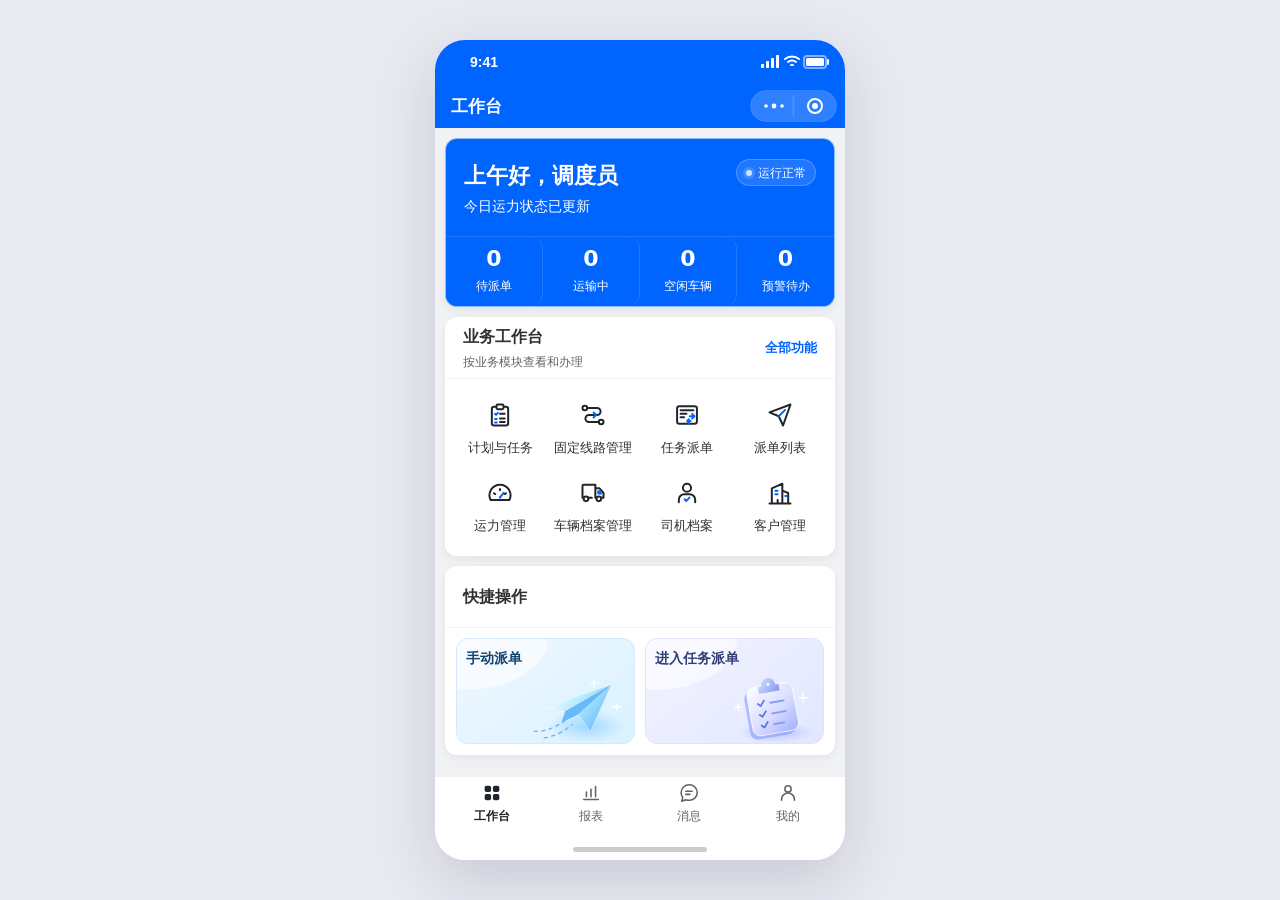
==== commit aa046dec: "合并集卡物流三端完整源码 20261109 版本：新增 assets/icons/vendor、独立 mobile-select.js 底部弹窗组件、整合样式补丁" ====
--- a/admin-mobile.html
+++ b/admin-mobile.html
@@ -7,9 +7,15 @@
     <title>集卡物流管理端</title>
     <link rel="stylesheet" href="design-tokens.css" />
     <link rel="stylesheet" href="feedback-management.css" />
-    <link rel="stylesheet" href="admin-mobile.css" />
+    <link rel="stylesheet" href="admin-mobile.css?v=20261105-circle-fab" />
     <link rel="stylesheet" href="mobile-theme.css" />
-  </head>
+      <link rel="stylesheet" href="mobile-route-display.css?v=20261105-arrow-equal-height-center" />
+    <link rel="stylesheet" href="mini-program-shell.css?v=20261105-flush-footer" />
+    <link rel="stylesheet" href="mobile-select.css?v=20261106-svg-close" />
+    <link rel="stylesheet" href="manager-glass-icons.css?v=20261106-glass-icons" />
+    <link rel="stylesheet" href="manager-photo-ui.css?v=20261106-photo-recall" />
+  <link rel="stylesheet" href="empty-states.css?v=20261109"><link rel="stylesheet" href="ui-sync.css?v=20261109">
+</head>
   <body>
     <div class="manager-shell">
       <header class="manager-header" id="managerHeader">
@@ -24,7 +30,7 @@
               <button class="metric-card" data-open-module="dispatch" data-filter="待派单" type="button" aria-label="查看待派单任务"><strong class="metric-value" id="workbenchPendingCount">0</strong><span class="metric-label">待派单</span></button>
               <button class="metric-card" data-open-module="dispatch" data-filter="运输中" type="button" aria-label="查看运输中任务"><strong class="metric-value" id="workbenchTransitCount">0</strong><span class="metric-label">运输中</span></button>
               <button class="metric-card" data-open-module="vehicle" data-filter="空闲" type="button" aria-label="查看空闲车辆"><strong class="metric-value" id="workbenchIdleCount">0</strong><span class="metric-label">空闲车辆</span></button>
-              <button class="metric-card" data-tab-target="messages" type="button" aria-label="查看待处理预警"><strong class="metric-value" id="workbenchAlertCount">0</strong><span class="metric-label">预警待办</span></button>
+              <button class="metric-card" data-open-module="reminder" type="button" aria-label="查看预警待办"><strong class="metric-value" id="workbenchAlertCount">0</strong><span class="metric-label">预警待办</span></button>
             </div>
           </section>
 
@@ -37,7 +43,6 @@
               <button data-open-module="dispatch" type="button"><span class="module-icon"><img src="icons/workbench/dispatch.svg" alt="" width="28" height="28" /><span class="module-badge" aria-hidden="true" hidden></span></span><strong>派单列表</strong></button>
               <button data-open-module="capacity" type="button"><span class="module-icon"><img src="icons/workbench/capacity.svg" alt="" width="28" height="28" /></span><strong>运力管理</strong></button>
               <button data-open-module="vehicle" type="button"><span class="module-icon"><img src="icons/workbench/vehicle.svg" alt="" width="28" height="28" /></span><strong>车辆档案管理</strong></button>
-              <button data-open-module="trailer" type="button"><span class="module-icon"><img src="icons/workbench/trailer.svg" alt="" width="28" height="28" /></span><strong>挂车档案</strong></button>
               <button data-open-module="driver" type="button"><span class="module-icon"><img src="icons/workbench/driver.svg" alt="" width="28" height="28" /></span><strong>司机档案</strong></button>
               <button data-open-module="customer" type="button"><span class="module-icon"><img src="icons/workbench/customer.svg" alt="" width="28" height="28" /></span><strong>客户管理</strong></button>
             </div>
@@ -68,13 +73,16 @@
             <div class="report-meta"><small id="reportScopeLabel" hidden></small><small id="reportUpdatedAt">数据准备中</small><button class="report-refresh" id="reportRefreshButton" type="button" aria-label="刷新报表"><i data-lucide="refresh-cw"></i></button></div>
             <div class="report-scrim" id="reportScrim" aria-hidden="true" hidden></div>
             <div class="report-popover report-more" id="reportMorePanel" role="dialog" aria-label="全部筛选" hidden>
-              <header><strong>全部筛选</strong><button type="button" id="reportCloseFilters" aria-label="关闭筛选">×</button></header>
+              <header><strong>全部筛选</strong><button type="button" id="reportCloseFilters" aria-label="关闭筛选"><svg viewBox="0 0 24 24" width="20" height="20" fill="none" stroke="currentColor" stroke-width="1.6" stroke-linecap="round" aria-hidden="true"><path d="m6 6 12 12M18 6 6 18"/></svg></button></header>
+              <button class="report-filter-row" type="button" data-report-picker="draftReportDateRange" aria-expanded="false"><span>时间范围</span><span>今日</span></button>
+              <button class="report-filter-row" type="button" data-report-picker="draftReportCustomer" aria-expanded="false"><span>客户</span><span>全部客户</span></button>
+              <button class="report-filter-row" type="button" data-report-picker="draftReportThreshold" aria-expanded="false"><span>任务进度</span><span>进度 ≥ 70%</span></button>
               <button class="report-filter-row" type="button" data-report-picker="reportProject" aria-expanded="false"><span>项目</span><span>全部项目</span></button>
               <button class="report-filter-row" type="button" data-report-picker="reportRoute" aria-expanded="false"><span>线路</span><span>全部线路</span></button>
               <footer><button type="button" id="reportResetFilters">重置</button><button type="button" id="reportApplyFilters">确定</button></footer>
             </div>
             <div class="report-popover report-options" id="reportPickerOptions" role="dialog" aria-labelledby="reportPickerTitle" hidden>
-              <header><strong id="reportPickerTitle">筛选选项</strong><button type="button" id="reportClosePicker" aria-label="关闭选项">×</button></header>
+              <header><strong id="reportPickerTitle">筛选选项</strong><button type="button" id="reportClosePicker" aria-label="关闭选项"><svg viewBox="0 0 24 24" width="20" height="20" fill="none" stroke="currentColor" stroke-width="1.6" stroke-linecap="round" aria-hidden="true"><path d="m6 6 12 12M18 6 6 18"/></svg></button></header>
               <div id="reportPickerChoices"></div>
             </div>
           </section>
@@ -132,7 +140,8 @@
             <button data-profile-action="role" type="button"><img class="profile-row-icon" src="icons/profile/role.svg" width="24" height="24" alt="" /><span class="profile-menu-copy"><strong>角色权限</strong><small id="managerRoleSummary">调度管理员</small></span><i data-lucide="chevron-right"></i></button>
             <button data-profile-action="notification" type="button"><img class="profile-row-icon" src="icons/profile/notification.svg" width="24" height="24" alt="" /><span class="profile-menu-copy"><strong>通知设置</strong><small id="managerNotificationSummary">任务与预警已开启</small></span><i data-lucide="chevron-right"></i></button>
             <button data-profile-action="security" type="button"><img class="profile-row-icon" src="icons/profile/security.svg" width="24" height="24" alt="" /><span class="profile-menu-copy"><strong>账号安全</strong><small id="managerSecuritySummary">状态正常</small></span><i data-lucide="chevron-right"></i></button>
-            <button data-profile-action="help" type="button"><img class="profile-row-icon" src="icons/profile/help.svg" width="24" height="24" alt="" /><span class="profile-menu-copy"><strong>帮助与反馈</strong><small>使用指南与问题反馈</small></span><i data-lucide="chevron-right"></i></button>
+            <button data-profile-action="feedback" type="button"><img class="profile-row-icon" src="icons/profile/feedback.svg" width="24" height="24" alt=""><span class="profile-menu-copy"><strong>意见反馈</strong><small>提交与处理进度</small></span><i data-lucide="chevron-right"></i></button>
+            <button data-profile-action="help" type="button"><img class="profile-row-icon" src="icons/profile/help.svg" width="24" height="24" alt="" /><span class="profile-menu-copy"><strong>帮助中心</strong><small>操作指引与常见问题</small></span><i data-lucide="chevron-right"></i></button>
           </section>
           <p class="manager-version">集卡物流管理端 · 1.0</p>
         </section>
@@ -151,6 +160,7 @@
         <section class="detail-view" id="managerDetailView" aria-hidden="true">
           <header class="subpage-header"><button class="subpage-back" id="detailBackButton" type="button" aria-label="返回列表"><i data-lucide="chevron-left"></i></button><div><span>业务详情</span><strong id="detailTitle">详情</strong></div><button class="subpage-action" id="detailActionButton" type="button"><i data-lucide="ellipsis"></i></button></header>
           <div class="detail-scroll" id="managerDetailContent"></div>
+          <footer id="managerDetailFooter" class="manager-detail-footer" hidden></footer>
         </section>
 
         <section class="entry-view" id="managerEntryView" role="dialog" aria-modal="true" aria-labelledby="entryTitle" aria-hidden="true" tabindex="-1">
@@ -186,12 +196,21 @@
       <div class="manager-toast" id="managerToast" role="status"></div>
     </div>
 
-    <script src="vendor/lucide.min.js"></script>
+    <script src="empty-states.js?v=20261109"></script>
+<script src="vendor/lucide.min.js"></script>
     <script src="capacity-ownership.js"></script>
     <script src="dispatch-task-nodes.js"></script>
     <script src="admin-data-bridge.js"></script>
     <script src="feedback-management.js"></script>
-    <script src="admin-mobile.js"></script>
+    <script src="mobile-route-display.js"></script>
+    <script src="mobile-select.js?v=20261106-svg-close"></script>
+    <script src="manager-glass-icons.js?v=20261106-glass-icons"></script>
+    <script src="dispatch-store.js"></script>
+    <script src="attachment-store.js"></script>
+    <script src="manager-photo-ui.js?v=20261106-photo-recall"></script>
+    <script src="mobile-feedback-ui.js?v=20261109"></script>
+<script src="admin-mobile.js?v=20261106-photo-recall"></script>
     <script src="platform-config.js"></script>
+    <script src="mini-program-shell.js?v=20261105-flush-footer"></script>
   </body>
 </html>
--- a/admin-mobile.css
+++ b/admin-mobile.css
@@ -2635,4 +2635,70 @@
 .list-route-track .route-arrow-icon svg { width: 16px !important; height: 16px !important; }
 
 /* ===== 选择器只保留一个下拉箭头：JS 已内联 SVG，隐藏 ::after 的重复箭头 ===== */
-.mobile-select-display::after { display: none !important; }+.mobile-select-display::after { display: none !important; }
+/* 双信息标签：统一 8px 外边距、内边距和内容间距。 */
+.dual-badge {
+  margin: 8px !important;
+  padding: 8px !important;
+  gap: 8px !important;
+  height: auto !important;
+  min-height: 0 !important;
+  box-sizing: border-box !important;
+}
+
+/* 移动端按钮统一使用 12px 圆角。 */
+body :is(.phone-shell, .manager-shell) button,
+body :is(.phone-shell, .manager-shell) a.subpage-primary,
+body :is(.phone-shell, .manager-shell) .address-action a,
+#detailActionBar button,
+#detailActionBar button.primary { border-radius:12px !important; }
+body .phone-shell .detail-action-bar { border-radius:12px !important; }
+
+/* 已通过标签展示任务类型的卡片，不重复展示字段行。 */
+.manager-list-card:has(.dual-badge) .task-type-field,
+.task-card:has(.dual-badge) .task-type-field,
+.detail-card:has(.dual-badge) .task-type-field { display:none !important; }
+
+/* 报表执行任务：分段进度与横向作业地址。 */
+.report-task-progress { display:flex; flex-direction:column; gap:8px; padding:10px 12px; margin:10px 0; border:1px solid #e9edf5; border-radius:12px; background:#fff; }
+.report-task-progress-heading { display:flex; align-items:center; justify-content:space-between; gap:8px; color:#969fb1; font-size:12px; line-height:1.4; }
+.report-task-progress-heading b { color:#0065ff; font-weight:600; }
+.report-task-progress-segments { display:flex; gap:4px; align-items:center; }
+.report-task-progress-segments i { display:block; flex:1; height:6px; border-radius:3px; background:#e3e7ef; }
+.report-task-progress-segments i.is-complete { background:#0065ff; }
+.report-dispatch-item > .mobile-address-route { margin:0; }
+
+/* 备注保留原有外部布局，仅上下内边距改为6px。 */
+.task-note { padding-top:6px !important; padding-bottom:6px !important; }
+/* 标题与运单号组成独立纵向布局，不改变卡片其他间距。 */
+.task-card-header .task-title-group { display:flex !important; flex-direction:column !important; gap:8px !important; }
+.task-card-header .task-title-group .task-number { margin-top:0 !important; }
+/* 已有标题与编号组单独使用8px间距。 */
+.list-card-top > div:first-child:has(> small) { display:flex !important; flex-direction:column !important; gap:8px !important; }
+
+/* 管理端普通表单行统一54px；多行说明、备注和上传保留原有高度。 */
+.mobile-field:not(:has(textarea)):not(:has(.file-picker)),
+.profile-form-row:not(:has(textarea)):not(:has(input[type="file"])) {
+  box-sizing:border-box !important; height:54px !important; min-height:54px !important;
+  padding-top:0 !important; padding-bottom:0 !important;
+}
+.mobile-field:not(:has(textarea)):not(:has(.file-picker)) > input,
+.mobile-field:not(:has(textarea)):not(:has(.file-picker)) > select {
+  height:100% !important; max-height:53px !important; margin-top:0 !important;
+}
+.mobile-form-section-heading { min-height:54px; gap:8px; }
+.mobile-form-section-heading > div { display:flex; align-items:center; }
+.form-heading-accent { display:block; width:6px; height:16px; flex:0 0 6px; }
+.repeat-heading > div > strong { display:flex; align-items:center; gap:8px; }
+
+.form-heading-accent, .form-heading-accent path { stroke:none !important; }
+
+/* 小程序详情右上方留给原生胶囊；线路操作固定在独立底栏。 */
+#detailActionButton { display:none !important; }
+.manager-detail-footer { flex:0 0 auto; padding:10px 10px calc(10px + var(--safe-bottom)); background:#f7f8fc; border-top:1px solid #eef1f6; }
+.manager-detail-footer[hidden] { display:none; }
+.manager-detail-footer .detail-action-bar { margin:0; }
+#managerDetailView:has(.manager-detail-footer:not([hidden])) .detail-scroll { padding-bottom:10px; }
+
+/* 独立悬浮新增组件，圆形不继承普通按钮12px圆角。 */
+body .manager-shell button.module-primary-fab { width:52px !important; height:52px !important; border-radius:50% !important; }
--- a/mobile-route-display.css
+++ b/mobile-route-display.css
@@ -0,0 +1,14 @@
+.mobile-address-route { display: flex; flex-direction: row; flex-wrap: nowrap; align-items: center; justify-content: space-between; gap: 6px; padding: 14px 10px; margin: 10px 0; width: 100%; min-width: 0; box-sizing: border-box; border-radius: 12px; background: #f5f7fa; }
+.mobile-address-route .mobile-address-stop { display: flex; flex-direction: column; align-items: center; justify-content: center; gap: 4px; padding: 0; flex: 1 1 0; min-width: 0; text-align: center; }
+.mobile-address-route .mobile-address-stop > span { color: #606266; font-size: 13px; font-weight: 400; line-height: 18px; text-align: center; }
+.mobile-address-route .mobile-address-stop > strong { display: block; width: 100%; color: #303133; font-size: 16px; font-weight: 600; line-height: 22px; white-space: normal; overflow-wrap: anywhere; text-align: center; }
+.mobile-address-route .mobile-address-link { display: flex; flex-direction: column; align-items: center; justify-content: flex-end; align-self: center; height: 34px; box-sizing: border-box; gap: 6px; padding: 0; flex: 0 0 32px; min-width: 32px; color: #0065ff; }
+.mobile-address-route .mobile-address-link:has(.mobile-address-distance) { flex-basis: auto; }
+.mobile-address-route .mobile-address-link > svg { display: block; width: 32px; height: 12px; flex-shrink: 0; overflow: visible; fill: currentColor; }
+.mobile-address-link svg path { fill: none; stroke: currentColor; stroke-width: 1.8; stroke-linecap: round; stroke-linejoin: round; }
+.mobile-address-route .mobile-address-distance { color: #606266; font-size: 11px; font-weight: 400; line-height: 16px; white-space: nowrap; }
+.mobile-address-route[data-stops="3"] .mobile-address-stop > strong { font-size: 14px; line-height: 20px; }
+.list-field.mobile-route-field { display: flex !important; flex-direction: column !important; align-items: stretch !important; grid-column: 1 / -1; gap: 0 !important; min-width: 0; }
+.list-field.mobile-route-field > span { display: none; }
+.list-field.mobile-route-field > strong { display: block; width: 100%; min-width: 0; }
+.list-field.mobile-route-field .mobile-address-route { margin: 4px 0; }
--- a/mini-program-shell.css
+++ b/mini-program-shell.css
@@ -0,0 +1,41 @@
+/* 44px status + 44px navigation; 34px bottom safe area. */
+body :is(.phone-shell,.manager-shell) { box-sizing:border-box; padding-top:44px !important; padding-bottom:34px !important; --safe-bottom:0px; }
+.mini-system-status { position:absolute; top:0; left:0; right:0; height:44px; z-index:120; display:flex; align-items:center; justify-content:space-between; padding:0 16px 0 35px; color:#17191d; background:#fff; pointer-events:none; font:600 14px/20px Arial,sans-serif; }
+.mini-system-status svg { width:68px !important; height:16px !important; stroke:none; }
+.mini-system-capsule { position:absolute; z-index:120; right:8px; top:50px; width:87px; height:32px; color:#17191d; pointer-events:none; }
+.mini-system-capsule svg { display:block; width:87px !important; height:32px !important; stroke:none; }
+.mini-system-capsule .capsule-background { fill:#fff; fill-opacity:.65; stroke:#17191d; stroke-opacity:.08; stroke-width:1; }
+.mini-home-safe-area { position:absolute; z-index:120; bottom:0; left:0; right:0; height:34px; display:flex; align-items:flex-end; justify-content:center; padding-bottom:8px; background:#fff; pointer-events:none; }
+.mini-home-safe-area span { width:134px; height:5px; border-radius:3px; background:#17191d; opacity:.22; }
+body :is(.mobile-header,.manager-header,.detail-nav,.subpage-header) { box-sizing:border-box; height:44px !important; min-height:44px !important; flex:0 0 44px !important; padding:0 103px 0 16px !important; background:#fff !important; border-bottom:0 !important; box-shadow:none !important; }
+body :is(.mobile-header,.manager-header) { display:flex; align-items:center; }
+body :is(.mobile-header,.manager-header) :is(.eyebrow,.manager-eyebrow) { display:none !important; }
+body :is(.mobile-header,.manager-header) :is(h1,.header-copy,.manager-header-copy) { margin:0 !important; }
+body :is(.mobile-header,.manager-header) h1 { font-size:17px !important; line-height:24px !important; }
+body :is(.detail-nav,.subpage-header) { display:grid !important; grid-template-columns:32px minmax(0,1fr) !important; gap:8px !important; }
+body :is(.detail-nav,.subpage-header) > :is(strong,div) { margin:0 !important; min-width:0; text-align:center; }
+body :is(.detail-nav,.subpage-header) > :is(strong,div strong) { font-size:16px !important; line-height:24px !important; margin-top:0 !important; }
+body .subpage-header > div > span { display:none !important; }
+body :is(.detail-nav,.subpage-header) > button { width:32px !important; height:32px !important; padding:0 !important; border-radius:0 !important; background:transparent !important; box-shadow:none !important; }
+body :is(.detail-nav,.subpage-header) > button:last-child:not(:first-child), body .detail-nav > span:last-child { display:none !important; }
+body :is(.detail-view,.subpage-view,.module-view,.entry-view,.profile-subpage) { top:44px !important; bottom:34px !important; }
+body :is(.bottom-nav,.manager-bottom-nav) { left:0 !important; right:0 !important; bottom:34px !important; width:100% !important; height:50px !important; min-height:50px !important; padding:0 8px !important; border-radius:0 !important; border:0 !important; border-top:1px solid #f0f1f5 !important; background:#fff !important; box-shadow:none !important; backdrop-filter:none !important; }
+body :is(.bottom-nav,.manager-bottom-nav) button { min-height:0 !important; padding:0 !important; gap:0 !important; }
+body :is(.bottom-nav,.manager-bottom-nav) button :is(.nav-symbol,span:first-child) { height:28px !important; }
+body .manager-shell:has(#workbenchView.active):not(.subpage-open) :is(.mini-system-status,.manager-header) { color:#fff; background:#0065ff !important; }
+body .manager-shell:has(#workbenchView.active):not(.subpage-open) .manager-header h1 { color:#fff !important; }
+body .manager-shell:has(#workbenchView.active):not(.subpage-open) .mini-system-capsule { color:#fff; }
+body .manager-shell:has(#workbenchView.active):not(.subpage-open) .capsule-background { fill:#fff; fill-opacity:.18; stroke:#fff; stroke-opacity:.12; }
+/* Secondary views are children of the content viewport, which already excludes system bars. */
+body :is(.mobile-main,.manager-main) > :is(.detail-view,.subpage-view,.module-view,.entry-view,.profile-subpage) { top:0 !important; bottom:0 !important; }
+body .bottom-sheet { padding-bottom:34px !important; }
+body .bottom-sheet::after { content:''; position:absolute; bottom:8px; left:calc(50% - 67px); width:134px; height:5px; border-radius:3px; background:#17191d; opacity:.22; pointer-events:none; }
+/* 页头仅保留主标题，底部操作栏取消外边距并贴齐视口。 */
+body :is(.eyebrow,.manager-eyebrow,#moduleEyebrow,#entryEyebrow) { display:none !important; }
+body .phone-shell #detailActionBar { position:static !important; flex:0 0 auto; min-height:0 !important; margin:0 !important; padding:10px !important; border:0 !important; border-top:1px solid #eef1f6 !important; border-radius:0 !important; background:#fff !important; box-shadow:none !important; align-items:center !important; }
+body .phone-shell #detailView .detail-scroll { padding-bottom:10px !important; }
+
+/* Shared mobile placeholder and helper text token. */
+:is(.phone-shell,.manager-shell) { --text-placeholder:#b5bac7; }
+body :is(.phone-shell,.manager-shell) :is(input,textarea)::placeholder { color:var(--text-placeholder) !important; opacity:1 !important; }
+body :is(.phone-shell,.manager-shell) :is(select:invalid,.placeholder,.expense-field-hint,.image-upload-hint,.photo-requirement-desc,.progress-photo-hint,.field-hint,.form-hint,.input-hint,.sheet-field-hint,.mobile-field-hint,.expense-upload small) { color:var(--text-placeholder) !important; }
--- a/mobile-select.css
+++ b/mobile-select.css
@@ -0,0 +1,54 @@
+/* Override legacy !important hidden styles with one dialog open state. */
+#mobileSelectSheet.mobile-select-sheet {
+  position: fixed !important;
+  inset: auto auto var(--select-bottom, 0px) var(--select-left, 0px) !important;
+  width: var(--select-width, 100vw) !important;
+  max-width: 100vw !important;
+  height: auto !important;
+  max-height: min(60dvh, 520px) !important;
+  margin: 0 !important;
+  padding: 0 0 max(16px, env(safe-area-inset-bottom)) !important;
+  border: 0 !important;
+  border-radius: 20px 20px 0 0 !important;
+  color: #30324d !important;
+  background: #fff !important;
+  transform: none !important;
+  visibility: visible !important;
+  opacity: 1 !important;
+  box-sizing: border-box !important;
+  overflow: hidden !important;
+  display: none !important;
+}
+#mobileSelectSheet.mobile-select-sheet[open] { display: flex !important; flex-direction: column !important; }
+#mobileSelectSheet::backdrop { background: rgba(21, 32, 52, .35); }
+#mobileSelectSheet .mobile-select-header { flex: 0 0 auto; padding: 16px 20px !important; }
+#mobileSelectSheet .mobile-select-header button { display: flex !important; align-items: center !important; justify-content: center !important; padding: 0 !important; background: transparent !important; border: 0 !important; border-radius: 0 !important; box-shadow: none !important; color: #30364f !important; }
+#mobileSelectSheet .mobile-select-header button svg, .order-filter-popover header button svg, .report-popover header button svg { display: block; width: 20px !important; height: 20px !important; fill: none !important; stroke: currentColor !important; stroke-width: 1.6 !important; }
+.order-filter-popover header button, .report-popover header button { display: flex; align-items: center; justify-content: center; }
+#mobileSelectSheet .mobile-select-options { flex: 1 1 auto !important; min-height: 0; overflow-y: auto !important; padding: 8px 0 !important; }
+#mobileSelectSheet .mobile-select-option { width: 100%; min-height: 48px; padding: 14px 20px !important; border: 0; background: #fff; text-align: left; font: inherit; font-size: 15px !important; }
+#mobileSelectSheet .mobile-select-option.selected { color: #0065ff !important; background: #f0f6ff !important; }
+#mobileSelectSheet .mobile-select-option.selected::after { content: '✓' !important; position: static !important; margin-left: auto; width: auto !important; height: auto !important; border: 0 !important; background: none !important; transform: none !important; color: #0065ff; }
+#mobileSelectSheet .mobile-select-option:disabled { color: #b5bac7 !important; cursor: default; }
+#mobileSelectSheet .mobile-select-option:focus-visible { outline: 2px solid #0065ff; outline-offset: -3px; }
+.mobile-select-display.placeholder .select-display-text { color: #b5bac7 !important; }
+.mobile-select-display[aria-disabled="true"] { opacity: .55; cursor: default; }
+.mobile-native-select { position: absolute !important; opacity: 0 !important; pointer-events: none !important; width: 0 !important; height: 0 !important; }
+.order-filter-toolbar { display: flex; align-items: center; gap: 4px; padding: 0 2px; margin-bottom: 10px; }
+.order-filter-toolbar button { display: flex; align-items: center; justify-content: center; gap: 5px; min-height: 44px; min-width: 0; padding: 0 4px; border: 0; background: transparent; color: #8b91a0; font: inherit; font-size: 13px; }
+.order-filter-toolbar [data-order-picker] { flex: 1; }
+.order-filter-toolbar span { overflow: hidden; text-overflow: ellipsis; white-space: nowrap; }
+.order-filter-toolbar i { flex: none; border: 4px solid transparent; border-bottom: 0; border-top-color: currentColor; }
+.order-filter-toolbar [data-order-more] { width: 44px; margin-left: auto; flex: none; }
+.order-filter-toolbar svg { width: 20px; height: 20px; }
+.order-filter-toolbar .is-filtered, .order-filter-toolbar [aria-expanded="true"] { color: #0065ff; }
+.order-filter-popover { position: fixed; inset: auto; box-sizing: border-box; margin: 0; border: 1px solid #e2e8ef; border-radius: 12px; padding: 0 14px 14px; overflow: auto; overscroll-behavior: contain; color: #30324d; background: #fff; box-shadow: 0 12px 30px #263a5333; }
+.order-filter-popover header { display: flex; align-items: center; justify-content: space-between; min-height: 48px; }
+.order-filter-popover header button { width: 40px; height: 40px; border: 0; background: transparent; color: inherit; font-size: 24px; }
+.order-filter-row { display: flex; width: 100%; gap: 8px; align-items: center; min-height: 48px; padding: 8px 0; border: 0; border-bottom: 1px solid #edf0f5; background: #fff; color: inherit; font: inherit; font-size: 14px; text-align: left; }
+.order-filter-row span:first-child { flex: none; }
+.order-filter-row span:nth-child(2) { margin-left: auto; overflow: hidden; text-overflow: ellipsis; white-space: nowrap; color: #929bb1; }
+.order-filter-popover footer { display: flex; gap: 10px; padding-top: 16px; }
+.order-filter-popover footer button { flex: 1; height: 44px; border: 1px solid #0065ff; border-radius: 12px; background: #fff; color: #0065ff; font: inherit; }
+.order-filter-popover footer button:last-child { background: #0065ff; color: #fff; }
+.report-popover, .order-filter-popover { border-top-left-radius: 0; border-top-right-radius: 0; }
--- a/manager-glass-icons.css
+++ b/manager-glass-icons.css
@@ -0,0 +1,4 @@
+/* Standalone material icons, retaining the existing row and hero geometry. */
+.profile-setting-row > span:first-child:has(.manager-glass-icon), .profile-page-intro > span:has(.manager-glass-icon) { background: transparent; border-radius: 0; }
+.profile-setting-row > span:first-child .manager-glass-icon { display: block; width: 32px; height: 32px; flex: none; stroke: none; }
+.profile-page-intro > span .manager-glass-icon { display: block; width: 40px; height: 40px; stroke: none; }
--- a/manager-photo-ui.css
+++ b/manager-photo-ui.css
@@ -0,0 +1,3 @@
+.manager-photo-gallery{display:flex;flex-wrap:wrap;gap:8px;min-width:0;justify-content:flex-start}.manager-photo-tile{display:grid;place-items:center;position:relative;flex:none;width:64px;height:64px;overflow:hidden;padding:0;border:1px solid #e7ebf1;border-radius:8px;background:#f3f5f8;color:#aab3c3}.manager-photo-tile img{position:absolute;inset:0;width:100%;height:100%;object-fit:cover}.manager-photo-tile>span{display:grid;place-items:center;font-size:12px}.manager-photo-tile>span[hidden]{display:none}.manager-no-photo{color:#929bb1;font-size:12px}.detail-row>.manager-photo-gallery{margin-left:auto}.manager-timeline h3{margin-bottom:16px}.manager-timeline-row{display:flex;gap:10px;align-items:stretch}.manager-timeline-rail{display:flex;align-items:center;flex-direction:column;width:16px;flex:none;gap:5px;padding-top:3px}.manager-timeline-dot{display:grid;place-items:center;width:16px;height:16px;flex:none}.manager-timeline-row:not(.is-current) .manager-timeline-dot:after{content:'';width:6px;height:6px;border-radius:50%;background:#c8ced8}.manager-timeline-dot svg{width:16px;height:16px}.manager-timeline-rail i{width:1px;background:#e6eaf0;flex:1;min-height:18px}.manager-timeline-copy{display:flex;flex:1;min-width:0;flex-direction:column;gap:4px;padding-bottom:24px}.manager-timeline-copy>strong{font-size:14px;color:#717783;line-height:22px}.manager-timeline-copy time{font-size:11px;color:#9299a6;line-height:18px}.manager-timeline-copy p{margin:0;font-size:12px;color:#777f8c;line-height:20px}.manager-timeline-row.is-current .manager-timeline-dot,.manager-timeline-row.is-current strong{color:#0065ff}.manager-timeline-row.is-current p{color:#444b57}.file-picker.has-photo{align-items:flex-start;background:transparent;border:0;padding:0;min-height:0}.file-picker.has-photo>strong,.file-picker.has-photo>svg,.file-picker.has-photo>i{display:none}.file-picker.has-photo>.manager-photo-gallery{order:-1}.file-picker.has-photo small{margin-top:7px}.file-picker.has-photo .manager-photo-tile{width:80px;height:80px}#managerPhotoViewer{width:min(100vw,600px);height:min(90dvh,900px);padding:44px 12px 12px;border:0;border-radius:12px;background:#101318;color:white;overflow:hidden}#managerPhotoViewer::backdrop{background:#000b}#managerPhotoViewer>button{position:absolute;right:10px;top:8px;width:32px;height:32px;border:0;background:transparent;color:white}#managerPhotoViewer>img{width:100%;height:100%;object-fit:contain}
+
+.manager-pdf-card{display:flex;align-items:center;gap:10px;width:100%;min-width:190px;padding:10px;border:1px solid #e6eaf0;border-radius:8px;background:#f8faff}.manager-pdf-symbol{display:grid;place-items:center;flex:none;width:34px;height:40px;border-radius:5px;background:#fff0ed;color:#e45f50;font-size:10px;font-weight:700}.manager-pdf-card>strong{flex:1;min-width:0;overflow-wrap:anywhere;font-size:12px;font-weight:500;color:#4e5869}.manager-pdf-card>div{display:flex;gap:8px;flex:none}.manager-pdf-card button{border:0;padding:5px 0;background:transparent;color:#0065ff;font-size:12px}.manager-pdf-card button:disabled{color:#b5bac7}.detail-row:has(.manager-pdf-card){align-items:flex-start;flex-direction:column}.file-picker:has(.manager-pdf-card){align-items:stretch}
--- a/empty-states.css
+++ b/empty-states.css
@@ -0,0 +1,12 @@
+.jika-empty{display:flex;flex-direction:column;align-items:center;justify-content:center;gap:8px;width:100%;min-height:340px;padding:24px 16px;box-sizing:border-box;text-align:center}
+.jika-empty .jika-empty-art{display:block;flex:none;width:180px;height:180px;max-width:100%;object-fit:contain;background:none}
+.jika-empty .jika-empty-title{font-size:16px;line-height:24px;font-weight:600;color:#303133}
+.jika-empty .jika-empty-description{margin:0;max-width:32em;font-size:13px;line-height:21px;color:#909399;white-space:normal;overflow-wrap:anywhere}
+.jika-empty .jika-empty-action{margin-top:12px;flex:none;cursor:pointer}
+.jika-empty--compact{min-height:180px;padding:12px}
+.jika-empty--compact .jika-empty-art{width:120px;height:120px}
+.jika-empty--compact .jika-empty-title{font-size:14px;font-weight:500}
+td.jika-empty-cell{padding:0!important;background:#fff;vertical-align:middle}
+.jika-empty--table{min-height:430px}.jika-empty--table .jika-empty-art{width:240px;height:240px}
+@media(max-width:600px){.jika-empty--table{min-height:320px}.jika-empty--table .jika-empty-art{width:180px;height:180px}}
+
--- a/ui-sync.css
+++ b/ui-sync.css
@@ -0,0 +1,23 @@
+/* 2026-11-09: agreed UI rules shared by all three existing clients. */
+:root{--primary:#0065ff;--primary-hover:#0054d6;--primary-soft:#ecf4ff;--text:#303133;--radius-card:12px;--radius-control:12px}
+:is(.phone-shell,.manager-shell) :is(.info-section h2,.detail-section h3,.feedback-section h3){color:#303133;display:flex;align-items:center;gap:4px;padding-left:0}
+:is(.phone-shell,.manager-shell) :is(.info-section h2,.detail-section h3,.feedback-section h3)::before{content:"";position:static;display:block;flex:0 0 4px;width:4px;height:16px;margin:0;border-radius:2px;background:linear-gradient(#35c7ff,#0065ff);transform:none}
+.profile-avatar-preview,.profile-avatar,.manager-avatar{aspect-ratio:1;width:64px;height:64px;flex:none;border-radius:50%;overflow:hidden}
+.profile-avatar-preview img,.profile-avatar img,.manager-avatar img{width:100%;height:100%;object-fit:cover}
+.profile-form-row input:not([readonly]),.profile-edit-form .expense-field input:not([readonly]){background:transparent;border:0;box-shadow:none}
+.profile-form-row input[readonly],.profile-edit-form input[readonly],.credential-recognition-fields input[readonly]{color:#909399;background:transparent;border:0;box-shadow:none}
+.profile-form-row>span,.profile-edit-form .expense-field>span,.credential-recognition-fields label>span{color:#303133}
+.profile-editor-actions,.driver-form-actions{padding-bottom:max(12px,env(safe-area-inset-bottom));background:#fff;gap:10px}
+.driver-form-actions:has(>:nth-child(3)){grid-template-columns:repeat(3,minmax(0,1fr))}
+.profile-setting-row>span:first-child>img{width:24px;height:24px;object-fit:contain}
+.profile-page-intro>span{background:#fff;border-radius:10px;flex:none;width:40px;height:40px;display:grid;place-items:center}
+.profile-page-intro>span>img{width:32px;height:32px;object-fit:contain}
+.help-guides details+details{border-top:1px solid #ebeef5}.help-guides summary{display:flex;align-items:center;gap:10px;padding:14px;cursor:pointer}.help-guides summary img{width:24px;height:24px}.help-guides summary span{display:flex;flex-direction:column;gap:4px}.help-guides summary strong{font-size:14px;color:#303133}.help-guides summary small{font-size:12px;color:#909399}.help-guides ol{margin:0 12px 12px;padding:12px 12px 12px 32px;border-radius:8px;background:#f5f7fa;color:#909399;font-size:12px;line-height:1.8}.help-faq{padding:14px}.help-faq h3{font-size:14px;color:#303133}.help-faq summary,.help-faq p{font-size:13px;line-height:1.8;color:#606266}
+.feedback-form-card{display:flex;flex-direction:column;gap:10px;padding:0!important;background:transparent!important}.feedback-section{background:#fff;padding:14px;border-radius:12px;color:#303133}.feedback-section h3{font-size:14px;font-weight:500;margin:0 0 10px}.feedback-section h3 .feedback-status{margin-left:auto}.feedback-section .feedback-field{margin:0;min-height:54px;border-bottom:1px solid #ebeef5}.feedback-section .feedback-field:last-child{border-bottom:0}.feedback-section .feedback-field>span{font-size:14px;color:#303133}.feedback-section .feedback-field select,.feedback-section .feedback-field input{border:0;background:transparent;border-radius:0;box-shadow:none;min-height:32px}.feedback-field em{color:#909399;font-size:11px;font-style:normal}.feedback-field .required-star{color:#f56c6c}.feedback-section textarea{width:100%;background:#f5f7fa;border:0;border-radius:8px;line-height:1.6;color:#303133;padding:12px}.feedback-upload{display:flex;align-items:center;gap:10px;border:1px dashed #d8e5ff;border-radius:10px;background:#f8fbff;padding:14px;width:100%;position:relative}.feedback-upload input{position:absolute;opacity:0;inset:0;width:100%;height:100%;cursor:pointer}.feedback-upload-icon{flex:none;width:40px;height:40px;display:grid;place-items:center;background:#eaf3ff;border-radius:10px;color:#0065ff}.feedback-upload>span:last-child{display:flex;flex-direction:column;gap:4px}.feedback-upload strong{font-size:13px}.feedback-upload small{font-size:10px;color:#909399}.feedback-form-actions{display:grid;grid-template-columns:1fr 2fr;gap:10px;background:#fff;padding:10px;position:sticky;bottom:0;z-index:2}.feedback-form-actions button{margin:0;width:auto;min-width:0;min-height:44px;font-size:14px;border-radius:12px}.feedback-list-filters{display:flex;gap:0;background:#fff;border-radius:12px;margin-bottom:10px}.feedback-list-filters button{flex:1;min-height:44px;border:0;background:transparent;color:#909399;font-size:13px}.feedback-list-filters [aria-pressed=true]{color:#0065ff}.feedback-history-card{position:relative;background:#fff;border-radius:12px;padding:14px;margin-bottom:10px}.feedback-history-card header{display:flex;align-items:center;justify-content:space-between;gap:10px}.feedback-history-card header strong{color:#303133;font-size:14px}.feedback-history-card>p{font-size:13px;line-height:1.7;color:#606266}.feedback-history-card>small{font-size:11px;color:#909399}.feedback-history-meta{font-size:12px;color:#909399}.feedback-status{display:inline-flex;align-items:center;justify-content:center;min-height:20px;padding:0 6px;border-radius:4px;font-size:11px;font-style:normal;font-weight:400}.feedback-status.pending{color:#e6a23c;background:#fdf6ec}.feedback-status.processing{color:#0065ff;background:#ecf5ff}.feedback-status.resolved{color:#67c23a;background:#f0f9eb}.feedback-history-reply{display:flex;flex-direction:column;gap:4px;background:#f5f7fa;border-radius:8px;padding:10px;margin-top:10px;font-size:12px;color:#606266}.feedback-history-reply strong{color:#303133}.feedback-detail-link{display:block;margin:10px 0 0 auto;border:0;background:none;color:#0065ff;font-size:12px}.feedback-history-panel>.feedback-section{margin-bottom:10px}.feedback-detail-row{display:flex;justify-content:space-between;align-items:center;gap:12px;min-height:54px;border-bottom:1px solid #ebeef5;font-size:13px}.feedback-detail-row:last-child{border:0}.feedback-detail-row span{color:#909399;flex:none}.feedback-detail-row strong{font-weight:400;text-align:right;overflow-wrap:anywhere}.feedback-detail-description{font-size:13px;line-height:1.8;white-space:pre-wrap;overflow-wrap:anywhere}.feedback-detail-media{display:flex;gap:10px;flex-wrap:wrap}.feedback-detail-media>a>img,.feedback-detail-media video{width:96px;height:96px;object-fit:cover;border-radius:8px}.feedback-detail-media>.jika-empty{flex:1}
+.identity-hero{display:flex;align-items:center;justify-content:space-between;gap:8px;padding:24px 16px;margin:0 -10px 10px;min-height:160px;background:linear-gradient(115deg,#f1f4f8,#e8ebf3)}.identity-hero>div{display:flex;flex-direction:column;align-items:flex-start;gap:8px;flex:1;min-width:0}.identity-hero strong{font-size:20px;line-height:1.4;color:#75818f}.identity-hero p{font-size:12px;line-height:1.7;color:#909399;margin:0}.identity-hero img{width:130px;height:112px;object-fit:contain;flex:none}.identity-hero.pending{background:linear-gradient(115deg,#fff8e9,#ffeadc)}.identity-hero.pending strong{color:#e58a25}.identity-hero.rejected{background:linear-gradient(115deg,#fff5f7,#ffe5ec)}.identity-hero.rejected strong{color:#ed6c8d}.identity-hero.verified{background:linear-gradient(115deg,#eef0ff,#e8f2ff)}.identity-hero.verified strong{color:#0065ff}.identity-status{font-size:10px;line-height:20px;padding:0 6px;border-radius:4px;color:#606266;background:#ffffffa8}.credential-recognition-fields{display:flex;flex-direction:column;gap:4px;margin:4px 0 8px}.credential-recognition-fields label{display:flex;align-items:center;justify-content:space-between;gap:12px;min-height:40px;font-size:12px}.credential-recognition-fields input{min-width:0;flex:1;text-align:right;font-size:12px;padding:0}.credential-document-list{display:grid;grid-template-columns:repeat(2,minmax(0,1fr));gap:10px}.credential-document-list>.credential-document-card:nth-child(n+3){grid-column:1/-1}.credential-document-card header span{font-size:10px;overflow-wrap:anywhere}.credential-illustrated-stage.readonly{cursor:default;pointer-events:none}.credential-illustrated-stage.readonly .credential-camera-mark{display:none}.credential-illustrated-stage.readonly strong{color:#909399}.profile-edit-form .expense-field{min-height:54px}.profile-edit-form .expense-field input{min-width:0}.credential-card-asset img,.credential-photo-file img{object-fit:contain}.vehicle-fixed-actions>.subpage-primary{margin:0;width:100%}.report-task-metric-heading>img{width:34px;height:34px;object-fit:contain}
+
+.subpage-summary-icon:has(>img){background:transparent;padding:0}.subpage-summary-icon>img{width:40px;height:40px;object-fit:contain}.profile-page-intro .manager-glass-svg{filter:none}
+
+.profile-edit-form .expense-field,.certification-field{color:#303133}.profile-edit-form .expense-field input:not([readonly]){color:#303133}
+
+.feedback-records-entry{display:block;margin:0 0 10px auto;color:#0065ff;background:transparent;border:0;font-size:12px;padding:8px;min-height:36px}
